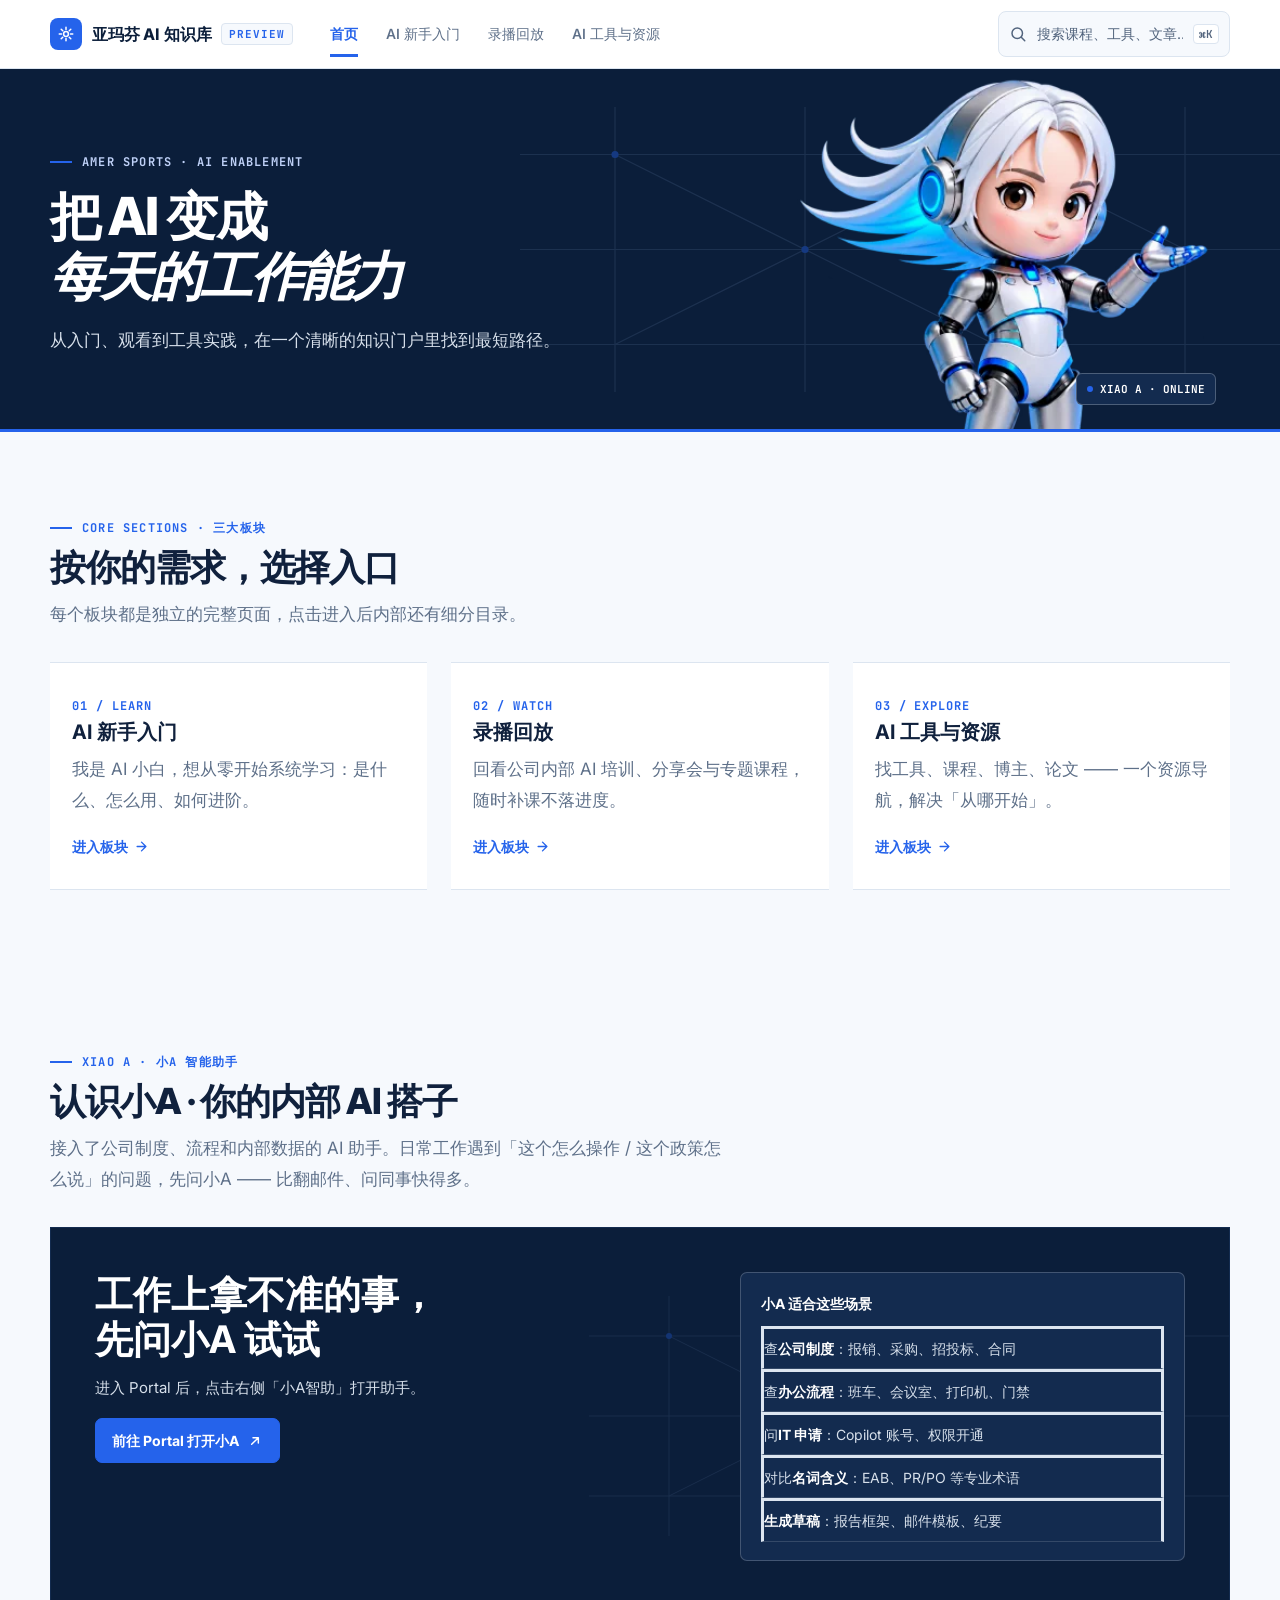
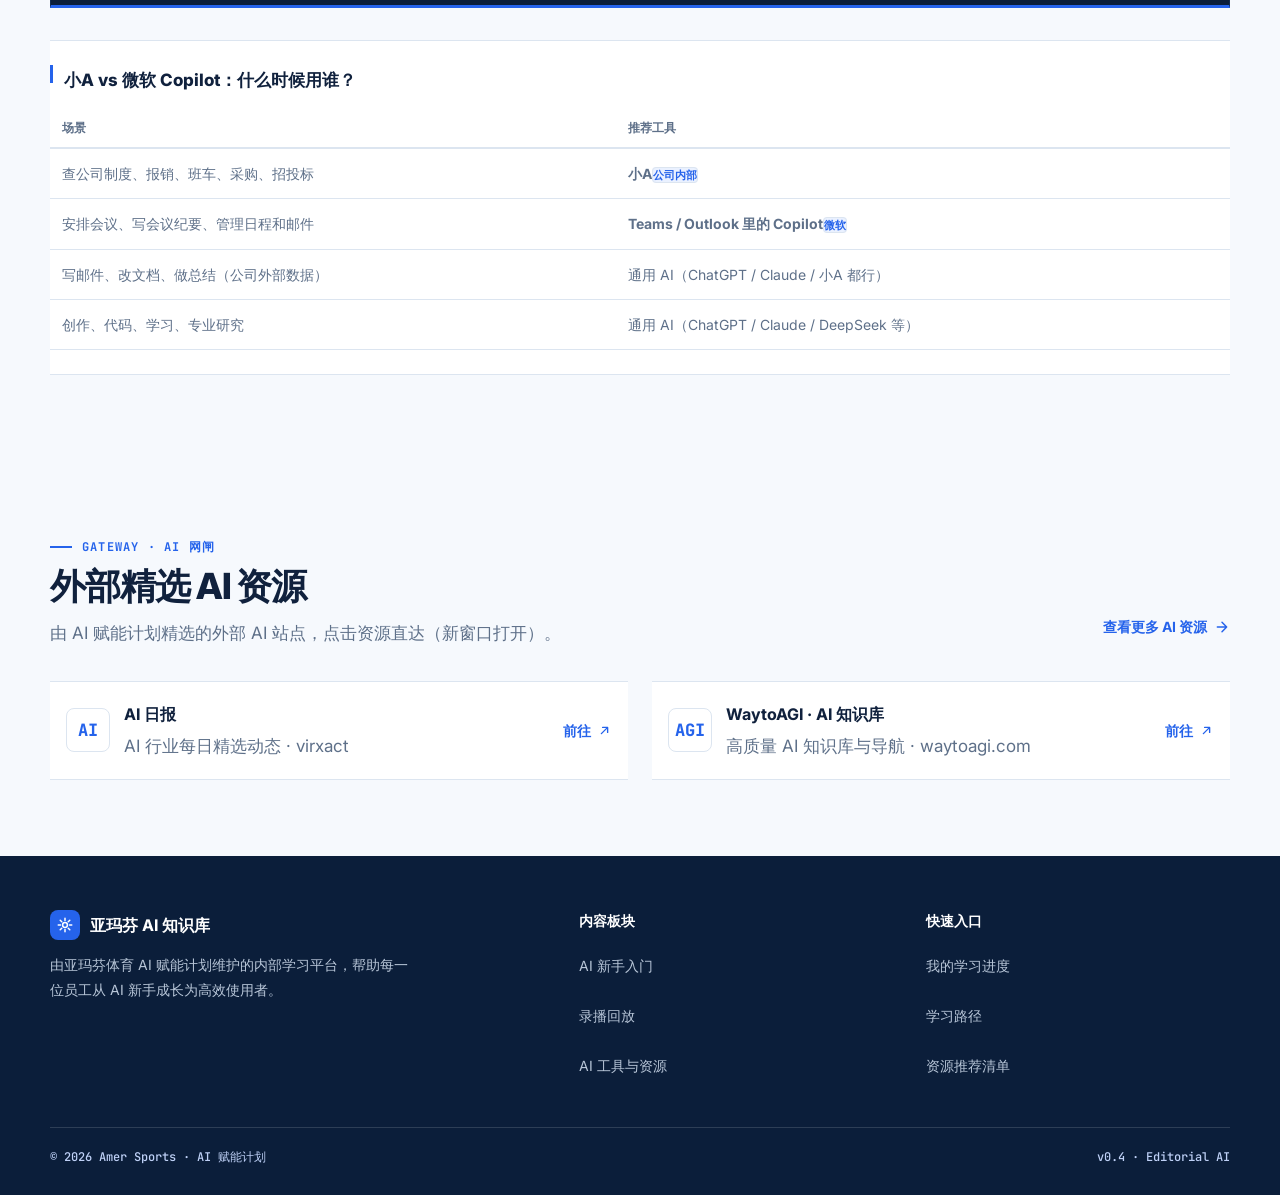
==== site/knowledge-base/index.html @ 7df7de55 "fix: show Xiao A Portal instructions on home" ====
<!DOCTYPE html>
<html lang="zh-CN">
<head>
<meta charset="UTF-8" />
<meta name="viewport" content="width=device-width, initial-scale=1.0" />
<title>亚玛芬 AI 知识库 · 首页</title>
<link rel="preconnect" href="https://fonts.googleapis.com">
<link rel="preconnect" href="https://fonts.gstatic.com" crossorigin>
<link href="https://fonts.googleapis.com/css2?family=Inter:wght@400;500;600;700;800&family=Space+Grotesk:wght@500;600;700&family=JetBrains+Mono:wght@500;700&display=swap" rel="stylesheet">
<link rel="stylesheet" href="style.css">
</head>
<body>

<!-- ========== 顶部导航 ========== -->
<header class="topbar" id="topbar">
  <div class="topbar-inner">
    <a class="brand" href="index.html">
      <span class="logo"><svg viewBox="0 0 24 24" fill="none" stroke-width="2" stroke-linecap="round" stroke-linejoin="round"><path d="M12 3v3M12 18v3M3 12h3M18 12h3M5.6 5.6l2.1 2.1M16.3 16.3l2.1 2.1M18.4 5.6l-2.1 2.1M7.7 16.3l-2.1 2.1"/><circle cx="12" cy="12" r="3.2"/></svg></span>
      亚玛芬 AI 知识库<small>PREVIEW</small>
    </a>
    <button class="nav-toggle" type="button" aria-label="打开主导航" aria-expanded="false" aria-controls="primaryNav">
      <span></span><span></span><span></span><span class="sr-only">打开导航</span>
    </button>
    <nav class="nav-links" id="primaryNav">
      <a href="index.html" class="active">首页</a>
      <a href="learn.html">AI 新手入门</a>
      <a href="video.html">录播回放</a>
      <a href="resources.html">AI 工具与资源</a>
    </nav>
    <div class="nav-right">
      <div class="search-wrap" id="searchWrap">
        <div class="search-box" id="searchBox">
          <svg viewBox="0 0 24 24" fill="none" stroke-width="2" stroke-linecap="round"><circle cx="11" cy="11" r="7"/><path d="M21 21l-4.3-4.3"/></svg>
          <input id="searchInput" type="text" aria-label="搜索课程、工具和文章" placeholder="搜索课程、工具、文章…" autocomplete="off">
          <span class="kbd">⌘K</span>
        </div>
        <div class="search-drop" id="searchDrop"></div>
      </div>
    </div>
  </div>
</header>

<!-- ========== Hero：门户入口 ========== -->
<section class="board-hero home-hero">
  <div class="hero-grid" aria-hidden="true"></div>
  <div class="container">
    <div class="bh-left reveal">
      <div class="bh-tag">AMER SPORTS · AI ENABLEMENT</div>
      <h1>把 AI 变成<br><em>每天的工作能力</em></h1>
      <p>从入门、观看到工具实践，在一个清晰的知识门户里找到最短路径。</p>
    </div>
    <div class="hero-mascot reveal">
      <span class="mascot-status">XIAO A · ONLINE</span>
      <picture>
        <source srcset="img/xiaoa-home-480.webp" type="image/webp">
        <img src="img/xiaoa-home.png" width="400" height="480" alt="抬手欢迎的小A AI 助手" fetchpriority="high" decoding="async">
      </picture>
    </div>
  </div>
</section>

<!-- ========== 三大板块入口 ========== -->
<section class="section">
  <div class="container">
    <div class="section-head">
      <div>
        <div class="tag">CORE SECTIONS · 三大板块</div>
        <h2>按你的需求，选择入口</h2>
        <p class="desc">每个板块都是独立的完整页面，点击进入后内部还有细分目录。</p>
      </div>
    </div>
    <div class="entry-row">
      <a class="entry-card" href="learn.html">
        <span class="ec-num">01 / LEARN</span>
        <h3>AI 新手入门</h3>
        <p>我是 AI 小白，想从零开始系统学习：是什么、怎么用、如何进阶。</p>
        <span class="ec-link">进入板块<svg viewBox="0 0 24 24" fill="none" stroke-width="2.2" stroke-linecap="round" stroke-linejoin="round"><path d="M5 12h14M12 5l7 7-7 7"/></svg></span>
      </a>
      <a class="entry-card" href="video.html">
        <span class="ec-num">02 / WATCH</span>
        <h3>录播回放</h3>
        <p>回看公司内部 AI 培训、分享会与专题课程，随时补课不落进度。</p>
        <span class="ec-link">进入板块<svg viewBox="0 0 24 24" fill="none" stroke-width="2.2" stroke-linecap="round" stroke-linejoin="round"><path d="M5 12h14M12 5l7 7-7 7"/></svg></span>
      </a>
      <a class="entry-card" href="resources.html">
        <span class="ec-num">03 / EXPLORE</span>
        <h3>AI 工具与资源</h3>
        <p>找工具、课程、博主、论文 —— 一个资源导航，解决「从哪开始」。</p>
        <span class="ec-link">进入板块<svg viewBox="0 0 24 24" fill="none" stroke-width="2.2" stroke-linecap="round" stroke-linejoin="round"><path d="M5 12h14M12 5l7 7-7 7"/></svg></span>
      </a>
    </div>
  </div>
</section>

<!-- ========== 小A 智能助手 · 宣传板块 ========== -->
<section class="section" id="xiaoa">
  <div class="container">
    <div class="section-head">
      <div>
        <div class="tag">XIAO A · 小A 智能助手</div>
        <h2>认识小A · 你的内部 AI 搭子</h2>
        <p class="desc">接入了公司制度、流程和内部数据的 AI 助手。日常工作遇到「这个怎么操作 / 这个政策怎么说」的问题，先问小A —— 比翻邮件、问同事快得多。</p>
      </div>
    </div>

    <div class="xa-hero">
      <div class="xh-text">
        <h3>工作上拿不准的事，<br>先问小A 试试</h3>
        <p class="xh-note">进入 Portal 后，点击右侧「小A智助」打开助手。</p>
        <a class="xh-cta" href="https://portal.amersports.cn/portal/indexs" target="_blank" rel="noopener">前往 Portal 打开小A<svg viewBox="0 0 24 24" fill="none" stroke-width="2.2" stroke-linecap="round" stroke-linejoin="round"><path d="M7 17L17 7M9 7h8v8"/></svg></a>
      </div>
      <div class="xh-side">
        <h4>小A 适合这些场景</h4>
        <ul>
          <li>查<b>公司制度</b>：报销、采购、招投标、合同</li>
          <li>查<b>办公流程</b>：班车、会议室、打印机、门禁</li>
          <li>问<b>IT 申请</b>：Copilot 账号、权限开通</li>
          <li>对比<b>名词含义</b>：EAB、PR/PO 等专业术语</li>
          <li><b>生成草稿</b>：报告框架、邮件模板、纪要</li>
        </ul>
      </div>
    </div>

    <div class="xa-vs">
      <h3>小A vs 微软 Copilot：什么时候用谁？</h3>
      <div class="rt-table" role="region" aria-label="横向滚动查看小A与微软 Copilot 使用场景对比" tabindex="0">
        <table aria-label="小A 与微软 Copilot 使用场景对比">
          <tr><th scope="col">场景</th><th scope="col">推荐工具</th></tr>
          <tr><td>查公司制度、报销、班车、采购、招投标</td><td><b>小A</b><span class="t-tag">公司内部</span></td></tr>
          <tr><td>安排会议、写会议纪要、管理日程和邮件</td><td><b>Teams / Outlook 里的 Copilot</b><span class="t-tag">微软</span></td></tr>
          <tr><td>写邮件、改文档、做总结（公司外部数据）</td><td>通用 AI（ChatGPT / Claude / 小A 都行）</td></tr>
          <tr><td>创作、代码、学习、专业研究</td><td>通用 AI（ChatGPT / Claude / DeepSeek 等）</td></tr>
        </table>
      </div>
    </div>
  </div>
</section>

<!-- ========== AI 网闸（外部精选资源） ========== -->
<section class="section" id="gateway">
  <div class="container">
    <div class="section-head">
      <div>
        <div class="tag">GATEWAY · AI 网闸</div>
        <h2>外部精选 AI 资源</h2>
        <p class="desc">由 AI 赋能计划精选的外部 AI 站点，点击资源直达（新窗口打开）。</p>
      </div>
      <a class="section-more" href="resources.html#gateway">查看更多 AI 资源<svg viewBox="0 0 24 24" fill="none" stroke-width="2.2" stroke-linecap="round" stroke-linejoin="round"><path d="M5 12h14M12 5l7 7-7 7"/></svg></a>
    </div>
    <div class="gate-home-grid">
      <a class="gate-home-card" href="https://aihot.virxact.com/daily" target="_blank" rel="noopener">
        <span class="gh-icon">AI</span>
        <div>
          <div class="gh-name">AI 日报</div>
          <div class="gh-desc">AI 行业每日精选动态 · virxact</div>
        </div>
        <span class="gh-go">前往<svg viewBox="0 0 24 24" fill="none" stroke-width="2.2" stroke-linecap="round" stroke-linejoin="round"><path d="M7 17L17 7M9 7h8v8"/></svg></span>
      </a>
      <a class="gate-home-card" href="https://www.waytoagi.com/zh" target="_blank" rel="noopener">
        <span class="gh-icon">AGI</span>
        <div>
          <div class="gh-name">WaytoAGI · AI 知识库</div>
          <div class="gh-desc">高质量 AI 知识库与导航 · waytoagi.com</div>
        </div>
        <span class="gh-go">前往<svg viewBox="0 0 24 24" fill="none" stroke-width="2.2" stroke-linecap="round" stroke-linejoin="round"><path d="M7 17L17 7M9 7h8v8"/></svg></span>
      </a>
    </div>
  </div>
</section>

<!-- ========== 页脚 ========== -->
<footer class="footer">
  <div class="container">
    <div class="footer-grid">
      <div>
        <div class="f-brand">
          <span class="logo"><svg viewBox="0 0 24 24" fill="none" stroke-width="2" stroke-linecap="round" stroke-linejoin="round"><path d="M12 3v3M12 18v3M3 12h3M18 12h3M5.6 5.6l2.1 2.1M16.3 16.3l2.1 2.1M18.4 5.6l-2.1 2.1M7.7 16.3l-2.1 2.1"/><circle cx="12" cy="12" r="3.2"/></svg></span>
          亚玛芬 AI 知识库
        </div>
        <p class="f-desc">由亚玛芬体育 AI 赋能计划维护的内部学习平台，帮助每一位员工从 AI 新手成长为高效使用者。</p>
      </div>
      <div>
        <h2 class="footer-heading">内容板块</h2>
        <ul>
          <li><a href="learn.html">AI 新手入门</a></li>
          <li><a href="video.html">录播回放</a></li>
          <li><a href="resources.html">AI 工具与资源</a></li>
        </ul>
      </div>
      <div>
        <h2 class="footer-heading">快速入口</h2>
        <ul>
          <li><a href="progress.html">我的学习进度</a></li>
          <li><a href="learn.html">学习路径</a></li>
          <li><a href="resources.html">资源推荐清单</a></li>
        </ul>
      </div>
    </div>
    <div class="footer-bottom">
      <span>© 2026 Amer Sports · AI 赋能计划</span>
      <span>v0.4 · Editorial AI</span>
    </div>
  </div>
</footer>

<script src="search.js"></script>
<script src="site.js"></script>
</body>
</html>
---- site/knowledge-base/style.css ----
:root {
  --navy:#0B1E3A;
  --navy-2:#132B4F;
  --blue:#2563EB;
  --blue-soft:#EAF1FF;
  --mist:#F6F9FD;
  --white:#FFFFFF;
  --ink:#10213D;
  --muted:#5E7089;
  --quiet:#52647D;
  --on-navy:#D7E0EB;--on-navy-muted:#B8C6D8;
  --line:#DCE5F0;
  --control-border:#71839C;
  --radius:12px;
  --content:1180px;
  --font-sans:"Inter","PingFang SC","Microsoft YaHei",system-ui,-apple-system,sans-serif;
  --font-mono:"JetBrains Mono","SF Mono",Consolas,monospace;
  --shadow:0 14px 38px rgba(11,30,58,.1);
  --navy-950:var(--navy);--navy-900:var(--navy);--navy-800:var(--navy-2);
  --blue-600:var(--blue);--blue-500:var(--blue);--blue-100:var(--line);--blue-50:var(--blue-soft);
  --sky-400:var(--blue);--sky-300:#BFD1F7;--cyan-400:var(--blue);--cyan-300:#BFD1F7;
  --ink-900:var(--ink);--ink-700:var(--muted);--ink-500:var(--muted);--ink-400:var(--quiet);
  --bg:var(--mist);--card:var(--white);--shadow-card:none;--shadow-hover:none;
}

*,*::before,*::after{box-sizing:border-box}
html{scroll-behavior:smooth;background:var(--white)}
body{margin:0;overflow-x:hidden;background:var(--mist);color:var(--ink);font:400 17px/1.8 var(--font-sans);-webkit-font-smoothing:antialiased;text-rendering:optimizeLegibility}
body,button,input,select,textarea{font-family:var(--font-sans)}
a{color:inherit;text-decoration:none}
button,input,select,textarea{font:inherit}
button{cursor:pointer}
img,svg{max-width:100%}
img{display:block;height:auto}
ul,ol{margin:0;padding:0;list-style:none}
h1,h2,h3,h4,h5,h6,p{margin-top:0}
:focus-visible{outline:3px solid var(--blue);outline-offset:3px}
::selection{background:var(--blue-soft);color:var(--navy)}
.container{width:min(100% - 56px,var(--content));margin-inline:auto}
.reading-shell{max-width:860px}
.sr-only{position:absolute!important;width:1px!important;height:1px!important;padding:0!important;margin:-1px!important;overflow:hidden!important;clip:rect(0,0,0,0)!important;white-space:nowrap!important;border:0!important}

/* Header and search */
.topbar{position:sticky;top:0;z-index:100;background:var(--white);border-bottom:1px solid var(--line)}
.topbar.scrolled{box-shadow:0 6px 24px rgba(11,30,58,.05)}
.topbar-inner{position:relative;width:min(100% - 56px,var(--content));min-height:68px;margin-inline:auto;display:flex;align-items:center;gap:24px}
.brand{min-height:44px;display:inline-flex;align-items:center;gap:10px;flex:none;min-width:0;color:var(--navy);font-size:16px;font-weight:750;letter-spacing:-.01em;white-space:nowrap}
.brand .logo,.f-brand .logo{width:32px;height:32px;border-radius:8px;display:grid;place-items:center;flex:none;background:var(--blue)}
.brand .logo svg,.f-brand .logo svg{width:18px;height:18px;stroke:var(--white)}
.brand small{padding:2px 7px;border:1px solid var(--line);border-radius:4px;background:var(--mist);color:var(--blue);font:700 11px/1.5 var(--font-mono);letter-spacing:.08em}
.nav-toggle{display:none;width:44px;height:44px;padding:0;border:1px solid var(--line);border-radius:8px;background:var(--white);color:var(--navy)}
.nav-links{display:flex;align-items:stretch;gap:2px;flex:1;min-width:0}
.nav-links a{position:relative;min-height:44px;padding:10px 13px;display:inline-flex;align-items:center;justify-content:center;color:var(--muted);font-size:14px;font-weight:560;line-height:1.4;white-space:nowrap;transition:color 160ms ease,background-color 160ms ease}
.nav-links a:hover{background:var(--mist);color:var(--navy)}
.nav-links a.active{color:var(--blue);font-weight:700}
.nav-links a.active::after{content:"";position:absolute;left:13px;right:13px;bottom:-1px;height:3px;background:var(--blue)}
.nav-right{margin-left:auto;display:flex;align-items:center;gap:12px;flex:none}
.search-wrap{position:relative}
.search-box{width:232px;min-height:44px;padding:0 10px;display:flex;align-items:center;gap:8px;border:1px solid var(--line);border-radius:8px;background:var(--mist);color:var(--quiet);font-size:14px;transition:border-color 160ms ease,background-color 160ms ease}
.search-box:hover,.search-box:focus-within{border-color:var(--blue);background:var(--white)}
.search-box svg{width:18px;height:18px;flex:none;stroke:currentColor}
.search-box input{min-height:44px;flex:1;min-width:0;border:0;outline:0;background:transparent;color:var(--ink);font-size:14px}
.search-box input:focus-visible{outline:3px solid var(--blue);outline-offset:3px}
.search-box input::placeholder{color:var(--quiet)}
.search-box .kbd{margin-left:auto;padding:1px 5px;border:1px solid var(--line);border-radius:4px;background:var(--white);color:var(--quiet);font:600 11px/1.5 var(--font-mono)}
.search-drop{display:none;position:absolute;top:calc(100% + 8px);right:0;z-index:200;width:min(380px,calc(100vw - 32px));max-height:min(440px,calc(100vh - 100px));padding:6px;overflow-y:auto;border:1px solid var(--line);border-radius:var(--radius);background:var(--white);box-shadow:var(--shadow)}
.search-item{min-height:58px;padding:10px 12px;display:flex;align-items:flex-start;gap:10px;border:1px solid transparent;border-radius:8px;transition:border-color 140ms ease,background-color 140ms ease}
.search-item:hover,.search-item:focus-visible{border-color:var(--line);background:var(--blue-soft)}
.search-item .si-tag{flex:none;margin-top:2px;padding:2px 6px;border:1px solid var(--line);border-radius:4px;background:var(--white);color:var(--blue);font:700 11px/1.5 var(--font-mono)}
.search-item .si-body{min-width:0;flex:1}
.search-item .si-body b{display:block;color:var(--ink);font-size:14px;line-height:1.45}
.search-item .si-body small{display:block;margin-top:2px;overflow:hidden;color:var(--muted);font-size:14px;line-height:1.5;text-overflow:ellipsis;white-space:nowrap}
.search-empty{padding:20px 14px;color:var(--quiet);font-size:14px;text-align:center}
.nav-cta{min-height:44px;padding:9px 16px;display:inline-flex;align-items:center;justify-content:center;gap:7px;border-radius:8px;background:var(--blue);color:var(--white);font-size:14px;font-weight:700}
.nav-cta:hover{background:var(--navy-2)}
.nav-cta svg{width:16px;height:16px;stroke:currentColor}

/* Breadcrumb */
.crumb{width:min(100% - 56px,var(--content));min-height:58px;margin-inline:auto;padding-top:8px;display:flex;align-items:center;gap:8px;color:var(--quiet);font-size:14px}
.crumb a{min-height:44px;display:inline-flex;align-items:center;transition:color 160ms ease}
.crumb a:hover{color:var(--blue)}
.crumb svg{width:14px;height:14px;flex:none;stroke:currentColor}
.crumb .cur{color:var(--muted);font-weight:650}

/* Flat, diagrammatic hero system */
.board-hero,.detail-hero{--accent:var(--blue)!important;position:relative;isolation:isolate;overflow:hidden;border-bottom:3px solid var(--blue);background:var(--navy);color:var(--white)}
.board-hero::before{content:none;background-image:none}
.detail-hero::before,.xa-hero::before,.xp-deco::before{content:"";position:absolute;inset:0;z-index:-1;background-image:url("data:image/svg+xml,%3Csvg xmlns='http://www.w3.org/2000/svg' width='640' height='240' viewBox='0 0 640 240'%3E%3Cg fill='none' stroke='%23374E70' stroke-width='1'%3E%3Cpath d='M0 40H640M0 120H640M0 200H640M80 0V240M240 0V240M400 0V240M560 0V240'/%3E%3Cpath d='M80 40L240 120L400 40L560 120M80 200L240 120L400 200L560 120'/%3E%3C/g%3E%3Cg fill='%232563EB'%3E%3Ccircle cx='80' cy='40' r='3'/%3E%3Ccircle cx='240' cy='120' r='3'/%3E%3Ccircle cx='400' cy='40' r='3'/%3E%3Ccircle cx='560' cy='120' r='3'/%3E%3C/g%3E%3C/svg%3E");background-position:right center;background-repeat:no-repeat;background-size:min(760px,70vw) auto;opacity:.38;pointer-events:none}
.board-hero .container{position:relative;min-height:284px;padding-block:56px 52px;display:grid;grid-template-columns:minmax(0,1fr) minmax(190px,max-content);align-items:end;gap:48px}
.hero-grid{position:absolute;inset:0;z-index:0;overflow:hidden;background-image:url("data:image/svg+xml,%3Csvg xmlns='http://www.w3.org/2000/svg' width='640' height='240' viewBox='0 0 640 240'%3E%3Cg fill='none' stroke='%23374E70' stroke-width='1'%3E%3Cpath d='M0 40H640M0 120H640M0 200H640M80 0V240M240 0V240M400 0V240M560 0V240'/%3E%3Cpath d='M80 40L240 120L400 40L560 120M80 200L240 120L400 200L560 120'/%3E%3C/g%3E%3Cg fill='%232563EB'%3E%3Ccircle cx='80' cy='40' r='3'/%3E%3Ccircle cx='240' cy='120' r='3'/%3E%3Ccircle cx='400' cy='40' r='3'/%3E%3Ccircle cx='560' cy='120' r='3'/%3E%3C/g%3E%3C/svg%3E");background-position:right center;background-repeat:no-repeat;background-size:min(760px,70vw) auto;opacity:.4;pointer-events:none}
.hero-copy,.board-hero .container>:not(.hero-grid):not(.hero-mascot),.detail-hero .container>:not(.hero-grid):not(.hero-mascot){position:relative;z-index:2}
.bh-left{position:relative;z-index:2;min-width:0}
.bh-left .bh-tag,.dh-tag,.xh-tag,.section-head .tag,.ss-title{display:inline-flex;align-items:center;gap:10px;color:#BFD1F7;font:700 12px/1.5 var(--font-mono);letter-spacing:.1em;text-transform:uppercase}
.bh-left .bh-tag::before,.dh-tag::before,.xh-tag::before,.section-head .tag::before,.ss-title::before{content:"";width:22px;height:2px;flex:none;background:var(--blue)}
.bh-left .bh-tag{margin-bottom:16px}
.bh-left h1{max-width:790px;margin-bottom:0;font-size:clamp(38px,4.1vw,54px);font-weight:800;letter-spacing:-.035em;line-height:1.14}
.bh-left h1 .grad{color:#BFD1F7;font-style:normal}
.bh-left p{max-width:720px;margin:18px 0 0;color:var(--on-navy);font-size:17px;line-height:1.8}
.bh-meta{position:relative;z-index:2;display:flex;flex-wrap:wrap;align-self:end;border-top:1px solid rgba(255,255,255,.22);border-bottom:1px solid rgba(255,255,255,.22)}
.bh-meta .bm{min-width:96px;padding:14px 18px;text-align:center}
.bh-meta .bm + .bm{border-left:1px solid rgba(255,255,255,.18)}
.bh-meta .bm b{display:block;color:var(--white);font:750 20px/1.2 var(--font-mono)}
.bh-meta .bm span{display:block;margin-top:5px;color:var(--on-navy-muted);font:500 11px/1.4 var(--font-mono);white-space:nowrap}
.hero-mascot{position:relative;right:auto;bottom:auto;z-index:3;grid-column:2;grid-row:1;width:clamp(148px,16vw,190px);height:240px;max-height:240px;display:flex;align-items:flex-end;justify-content:center;justify-self:end;align-self:end;pointer-events:none}
.hero-mascot picture{width:100%;height:100%;display:flex;align-items:flex-end;justify-content:center}
.hero-mascot img{width:100%;height:100%;max-height:240px;object-fit:contain;object-position:center bottom;filter:none}
.hero-mascot .mascot-status{position:absolute;right:0;bottom:16px;z-index:2}
.learn-hero .container{row-gap:20px}
.learn-hero .bh-left{grid-column:1;grid-row:1}
.learn-hero .hero-mascot{grid-column:2;grid-row:1/3}
.learn-hero .bh-meta{grid-column:1;grid-row:2;justify-self:start}
.video-hero .container{row-gap:20px}
.video-hero .bh-left{grid-column:1;grid-row:1}
.video-hero .hero-mascot{grid-column:2;grid-row:1/3}
.video-hero .bh-meta{grid-column:1;grid-row:2;justify-self:start}
.resources-hero .hero-mascot{width:clamp(170px,18vw,220px)}
.bh-mascot{position:relative;z-index:2;width:clamp(148px,16vw,190px);max-height:220px;align-self:end;object-fit:contain;filter:none}
.mascot-status{min-height:32px;padding:5px 10px;display:inline-flex;align-items:center;gap:7px;border:1px solid rgba(255,255,255,.24);border-radius:6px;background:var(--navy-2);color:var(--white);font:650 11px/1.5 var(--font-mono)}
.mascot-status::before{content:"";width:6px;height:6px;border-radius:50%;background:var(--blue)}
.detail-hero .container{padding-block:48px 50px}
.dh-tag{margin-bottom:14px}
.detail-hero h1{max-width:820px;margin-bottom:0;font-size:clamp(34px,4vw,46px);font-weight:800;letter-spacing:-.03em;line-height:1.18}
.detail-hero p.desc{max-width:720px;margin:14px 0 0;color:var(--on-navy);font-size:17px;line-height:1.8}
.dh-meta{margin-top:20px;display:flex;flex-wrap:wrap;gap:8px}
.dh-meta span{min-height:32px;padding:5px 10px;display:inline-flex;align-items:center;border:1px solid rgba(255,255,255,.24);border-radius:5px;background:var(--navy-2);color:#E8EEF6;font:600 12px/1.5 var(--font-mono)}

/* Section rhythm */
.section,body .lp-sec{padding-block:76px}
.section-head{margin-bottom:32px;display:flex;align-items:flex-end;justify-content:space-between;gap:24px}
.section-head .tag{margin-bottom:9px;color:var(--blue)}
.section-head h2{margin-bottom:0;color:var(--ink);font-size:clamp(28px,3vw,36px);font-weight:800;letter-spacing:-.03em;line-height:1.2}
.section-head .desc{max-width:680px;margin:10px 0 0;color:var(--muted);font-size:17px;line-height:1.8}
.section-more{min-height:44px;display:inline-flex;align-items:center;gap:7px;flex:none;color:var(--blue);font-size:14px;font-weight:700}
.section-more svg{width:16px;height:16px;stroke:currentColor;transition:transform 160ms ease}
.section-more:hover svg{transform:translateX(3px)}
.reveal,body .rv{opacity:1;transform:none}
html.is-ready .reveal{animation:reveal-in 420ms ease both}
@keyframes reveal-in{from{opacity:0;transform:translateY(12px)}to{opacity:1;transform:none}}

/* Quiet editorial units */
.entry-row,.sub-grid,.video-grid,.gate-home-grid{display:grid;gap:24px}
.entry-row,.sub-grid,.video-grid{grid-template-columns:repeat(3,minmax(0,1fr))}
.gate-home-grid{grid-template-columns:repeat(2,minmax(0,1fr));margin-top:8px}
.entry-card,.sub-card,.video-card,.res-entry,.gate-home-card{--accent:var(--blue)!important;position:relative;min-width:0;border:solid var(--line);border-width:1px 0;border-radius:0;background:var(--white);box-shadow:none;color:var(--ink);transition:border-color 160ms ease,background-color 160ms ease}
.entry-card::before,.sub-card::before{content:none}
.entry-card:hover,.sub-card:hover,.video-card:hover,.res-entry:hover,.gate-home-card:hover{border-color:var(--blue);background:var(--blue-soft);box-shadow:none;transform:none}
.entry-card{padding:26px 22px 28px;display:block}
.entry-card .ec-top,.sub-card .sc-top{margin-bottom:22px;display:flex;align-items:center;justify-content:space-between;gap:16px}
.entry-card .ec-num,.sub-card .sc-num{color:var(--blue);font:700 12px/1.5 var(--font-mono);letter-spacing:.08em}
.entry-card .ec-icon,.sub-card .sc-icon,.gate-home-card .gh-icon{width:44px;height:44px;border:1px solid var(--line);border-radius:8px;display:grid;place-items:center;flex:none;background:var(--white);color:var(--blue)}
.entry-card .ec-icon svg,.sub-card .sc-icon svg,.gate-home-card .gh-icon svg{width:21px;height:21px;stroke:currentColor}
.entry-card h3{margin-bottom:8px;font-size:20px;line-height:1.35}
.entry-card p{min-height:0;margin-bottom:0;color:var(--muted);font-size:17px;line-height:1.8}
.entry-card .ec-link,.sub-card .sc-link,.re-foot,.gate-home-card .gh-go{margin-top:18px;display:inline-flex;align-items:center;gap:6px;color:var(--blue);font-size:14px;font-weight:700}
.entry-card .ec-link svg,.sub-card .sc-link svg,.re-foot svg,.gate-home-card .gh-go svg{width:15px;height:15px;stroke:currentColor;transition:transform 160ms ease}
.entry-card:hover .ec-link,.res-entry:hover .re-foot{gap:6px}
.entry-card:hover .ec-link svg,.sub-card:hover .sc-link svg,.res-entry:hover .re-foot svg,.gate-home-card:hover .gh-go svg{transform:translateX(3px)}
.entry-card .ec-use{display:none}
.sub-card{padding:24px 22px;display:block}
.sub-card h4{margin-bottom:7px;font-size:17px;line-height:1.4}
.sub-card p{margin-bottom:0;color:var(--muted);font-size:17px;line-height:1.8}
.sub-card .sc-meta,.v-tags,.xp-tags{margin-block:14px;display:flex;flex-wrap:wrap;gap:6px}
.sub-card .sc-meta span,.v-tags span,.xp-tags span{padding:2px 8px;border:1px solid var(--line);border-radius:4px;background:var(--mist);color:var(--muted);font:500 12px/1.5 var(--font-mono)}

/* Learning path */
.path-panel{position:relative;padding:26px 0;border:solid var(--line);border-width:1px 0;border-radius:0;background:var(--white);box-shadow:none}
.path-panel::after{content:none}
.path-title{margin-bottom:6px;display:flex;align-items:center;justify-content:space-between;gap:16px;font-size:16px;font-weight:750}
.path-progress,.p-badge{padding:2px 7px;border:1px solid var(--line);border-radius:4px;background:var(--blue-soft);color:var(--blue);font:700 11px/1.5 var(--font-mono)}
.path-sub{margin-bottom:22px;color:var(--quiet);font-size:14px}
.path-steps{position:relative}
.path-steps::before{content:"";position:absolute;top:12px;bottom:12px;left:15px;width:1px;background:var(--line)}
.path-steps li{position:relative;padding-bottom:22px;display:flex;gap:14px}
.path-steps li:last-child{padding-bottom:0}
.step-dot{position:relative;z-index:1;width:30px;height:30px;display:grid;place-items:center;flex:none;border:1px solid var(--line);border-radius:50%;background:var(--white);color:var(--quiet);font:700 12px/1 var(--font-mono)}
.path-steps li.done .step-dot,.path-steps li.active .step-dot{border-color:var(--blue);background:var(--blue);box-shadow:none;color:var(--white)}
.path-steps .step-body b{display:block;color:var(--ink);font-size:14px}
.path-steps .step-body small{display:block;margin-top:2px;color:var(--quiet);font-size:14px}

/* Filters and controls */
.filter-chips{margin-bottom:30px;display:flex;flex-wrap:wrap;gap:8px}
.chip{min-height:44px;padding:8px 15px;border:1px solid var(--line);border-radius:6px;background:var(--white);color:var(--muted);font-size:14px;font-weight:600;transition:border-color 160ms ease,background-color 160ms ease,color 160ms ease}
.chip:hover{border-color:var(--blue);color:var(--blue)}
.chip.active{border-color:var(--blue);background:var(--blue);color:var(--white)}

/* Video units and flat placeholder art */
.video-card{overflow:hidden;display:flex;flex-direction:column}
.video-thumb,body .sk-vcard .sk-thumb{position:relative;isolation:isolate;aspect-ratio:16/9;overflow:hidden;display:grid;place-items:center;background-color:var(--navy);background-image:url("data:image/svg+xml,%3Csvg xmlns='http://www.w3.org/2000/svg' width='480' height='270' viewBox='0 0 480 270'%3E%3Cg fill='none' stroke='%23374E70' stroke-width='1'%3E%3Cpath d='M0 54H480M0 135H480M0 216H480M96 0V270M240 0V270M384 0V270'/%3E%3Cpath d='M96 54L240 135L384 54M96 216L240 135L384 216'/%3E%3C/g%3E%3Cg fill='%232563EB'%3E%3Ccircle cx='96' cy='54' r='4'/%3E%3Ccircle cx='240' cy='135' r='4'/%3E%3Ccircle cx='384' cy='216' r='4'/%3E%3C/g%3E%3C/svg%3E");background-position:center;background-repeat:no-repeat;background-size:cover}
.thumb-landscape,.thumb-stars,.thumb-aurora{background-color:var(--navy);background-position:center;background-repeat:no-repeat;background-size:cover}
.thumb-landscape{background-image:url("data:image/svg+xml,%3Csvg xmlns='http://www.w3.org/2000/svg' width='480' height='270' viewBox='0 0 480 270'%3E%3Cg fill='none' stroke='%23374E70' stroke-width='1'%3E%3Cpath d='M0 216L96 142L168 188L258 105L350 176L480 92'/%3E%3Cpath d='M0 242L116 184L218 226L318 164L480 218'/%3E%3C/g%3E%3Cg fill='%232563EB'%3E%3Ccircle cx='96' cy='142' r='4'/%3E%3Ccircle cx='258' cy='105' r='4'/%3E%3Ccircle cx='350' cy='176' r='4'/%3E%3C/g%3E%3C/svg%3E")}
.thumb-stars{background-color:var(--navy-2);background-image:url("data:image/svg+xml,%3Csvg xmlns='http://www.w3.org/2000/svg' width='480' height='270' viewBox='0 0 480 270'%3E%3Cg fill='none' stroke='%234C6B94' stroke-width='1'%3E%3Cpath d='M52 70L142 42L222 112L326 58L430 124M68 218L176 158L282 222L390 174M142 42L176 158M222 112L282 222M326 58L390 174'/%3E%3C/g%3E%3Cg fill='%232563EB'%3E%3Ccircle cx='52' cy='70' r='3'/%3E%3Ccircle cx='142' cy='42' r='5'/%3E%3Ccircle cx='222' cy='112' r='3'/%3E%3Ccircle cx='326' cy='58' r='4'/%3E%3Ccircle cx='430' cy='124' r='3'/%3E%3Ccircle cx='68' cy='218' r='4'/%3E%3Ccircle cx='176' cy='158' r='3'/%3E%3Ccircle cx='282' cy='222' r='4'/%3E%3Ccircle cx='390' cy='174' r='3'/%3E%3C/g%3E%3C/svg%3E")}
.thumb-aurora{background-color:#0F3262;background-image:url("data:image/svg+xml,%3Csvg xmlns='http://www.w3.org/2000/svg' width='480' height='270' viewBox='0 0 480 270'%3E%3Cg fill='none' stroke='%236F8DB5' stroke-width='1'%3E%3Cpath d='M-30 218C74 110 164 104 254 174S424 230 520 112'/%3E%3Cpath d='M-36 176C72 72 166 68 258 136S426 192 520 74'/%3E%3Cpath d='M-42 134C70 34 168 30 262 98S430 154 520 36'/%3E%3C/g%3E%3Cg fill='%23FFFFFF'%3E%3Ccircle cx='82' cy='105' r='3'/%3E%3Ccircle cx='254' cy='174' r='3'/%3E%3Ccircle cx='398' cy='176' r='3'/%3E%3C/g%3E%3C/svg%3E")}
.video-thumb::before,body .sk-vcard .sk-thumb::before{content:none;background-image:none}
.video-thumb .vg-bg{display:none;background:transparent}
.video-thumb .play,body .sk-vcard .sk-thumb .play{position:relative;z-index:2;width:48px;height:48px;display:grid;place-items:center;border:1px solid rgba(255,255,255,.7);border-radius:50%;background:var(--white);box-shadow:none;transition:background-color 160ms ease}
.video-thumb .play svg,body .sk-vcard .sk-thumb .play svg{width:18px;height:18px;margin-left:3px;fill:var(--navy)}
.video-card:hover .play{background:var(--blue-soft);transform:none}
.video-thumb .v-badge,.video-thumb .v-dur,.rv-badge-demo,.rv-dur-txt{position:absolute;z-index:2;min-height:26px;padding:4px 8px;display:inline-flex;align-items:center;border:1px solid rgba(255,255,255,.3);border-radius:4px;background:var(--navy-2);color:var(--white);font:650 11px/1.4 var(--font-mono)}
.video-thumb .v-badge,.rv-badge-demo{top:12px;left:12px}
.video-thumb .v-dur,.rv-dur-txt{right:12px;bottom:12px}
.rv-badge-real{border-color:var(--blue);background:var(--blue)}
.video-body{padding:18px 18px 20px;display:flex;flex:1;flex-direction:column}
.video-body h3,.rv-title{margin-bottom:10px;color:var(--ink);font-size:16px;font-weight:720;line-height:1.45}
.v-meta,.rv-meta{margin-bottom:12px;display:flex;flex-wrap:wrap;gap:6px 14px;color:var(--quiet);font:500 12px/1.5 var(--font-mono)}
.v-meta span{display:inline-flex;align-items:center;gap:5px}
.v-meta svg{width:14px;height:14px;stroke:currentColor}
.v-btn,.elink,.qz-submit{min-height:44px;margin-top:auto;padding:9px 14px;display:inline-flex;align-items:center;justify-content:center;gap:7px;border:1px solid var(--blue);border-radius:7px;background:var(--blue);color:var(--white);font-size:14px;font-weight:700}
.v-btn:hover,.elink:hover,.qz-submit:hover{border-color:var(--navy-2);background:var(--navy-2)}
.v-btn svg,.elink svg{width:15px;height:15px;fill:var(--white);stroke:var(--white)}

/* Resource directory and row system */
.resource-directory{display:grid;grid-template-columns:1fr;gap:16px}
.resource-directory .res-entry{display:grid;grid-template-columns:minmax(250px,.72fr) minmax(0,1.55fr) minmax(96px,.3fr);align-items:stretch;overflow:hidden}
.res-entry .re-head{min-width:0;padding:22px 20px;display:flex;align-items:center;gap:14px}
.res-entry .re-icon{width:44px;height:44px;display:grid;place-items:center;flex:none;border:1px solid var(--line);border-radius:8px;background:var(--white);color:var(--blue)}
.res-entry .re-icon svg{width:22px;height:22px;stroke:currentColor}
.res-entry .re-name{color:var(--ink);font-size:18px;font-weight:750}
.res-entry .re-sub{margin-top:2px;color:var(--quiet);font-size:14px}
.res-entry .re-count{margin-left:auto;padding:2px 7px;border:1px solid var(--line);border-radius:4px;background:var(--mist);color:var(--quiet);font:650 11px/1.5 var(--font-mono);white-space:nowrap}
.resource-directory .re-preview{min-width:0;padding-inline:12px;display:grid;grid-template-columns:repeat(3,minmax(0,1fr));align-items:stretch;border-top:0;border-left:1px solid var(--line)}
.p-row{min-height:62px;padding-block:10px;display:flex;align-items:center;gap:14px;border-bottom:1px solid var(--line);background:transparent;color:inherit;transition:background-color 140ms ease}
.re-preview .p-row + .p-row,.detail-card .p-row + .p-row{border-top:0}
.detail-card .p-row{padding:12px 22px}
.detail-card .p-row:hover,.p-link:hover{background:var(--blue-soft);box-shadow:inset 3px 0 0 var(--blue)}
.p-logo,.p-logo.alt{width:42px;height:42px;display:grid;place-items:center;flex:none;border:1px solid var(--navy-2);border-radius:8px!important;background:var(--navy)!important;box-shadow:none;color:var(--white);font:750 13px/1 var(--font-mono);letter-spacing:-.02em;transition:background-color 140ms ease}
.p-logo.alt{border-color:var(--blue);background:var(--blue)!important}
.p-row:hover .p-logo,.p-link:hover .p-logo{background:var(--blue)!important;box-shadow:none;transform:none}
.p-info{min-width:0;flex:1;overflow:hidden}
.p-info b{display:block;overflow:hidden;color:var(--ink);font-size:14px;line-height:1.45;text-overflow:ellipsis;white-space:nowrap}
.p-info small{display:block;margin-top:2px;overflow:hidden;color:var(--muted);font-size:14px;line-height:1.5;text-overflow:ellipsis;white-space:nowrap}
.p-link:hover .p-info b{color:var(--blue)}
.p-arrow{width:32px;height:32px;display:grid;place-items:center;flex:none;border:1px solid var(--line);border-radius:6px;background:var(--white);color:var(--quiet);transition:color 140ms ease,transform 140ms ease}
.p-arrow svg{width:14px;height:14px;stroke:currentColor}
.p-link:hover .p-arrow{background:var(--white);color:var(--blue);transform:translateX(3px)}
.resource-directory .re-preview .p-row{min-width:0;padding-inline:10px;border-bottom:0}
.resource-directory .re-preview .p-row + .p-row{border-left:1px solid var(--line)}
.re-foot{min-height:48px;margin-top:0;padding:10px 20px;justify-content:center}
.resource-directory .re-foot{min-height:100%;border-left:1px solid var(--line)}

/* Detail pages and skeletons */
.detail-body{padding-block:56px 76px}
.detail-card{--accent:var(--blue)!important;overflow:hidden;border:1px solid var(--line);border-radius:var(--radius);background:var(--white);box-shadow:none}
.dc-head{min-height:58px;padding:14px 22px;display:flex;align-items:center;gap:10px;border-bottom:1px solid var(--line)}
.dc-head .dot{width:8px;height:8px;border-radius:50%;background:var(--blue)}
.dc-head b{font-size:15px}
.dc-head .tag-note{margin-left:auto;color:var(--quiet);font:600 11px/1.5 var(--font-mono)}
.dc-body{padding:clamp(22px,4vw,36px)}
.sk{border-radius:4px;background:#EDF2F8;animation:pulse 1.8s ease-in-out infinite}
@keyframes pulse{0%,100%{opacity:1}50%{opacity:.45}}
.sk.sk-h{width:46%;height:20px}.sk.sk-sub{width:30%;height:15px}.sk.sk-line{width:100%;height:12px}.sk.sk-line.w80{width:80%}.sk.sk-line.w65{width:65%}.sk.sk-line.w50{width:50%}.sk.sk-code{height:88px;border-radius:6px}.sk.sk-block{height:64px;border-radius:6px}
.sk-row{margin-bottom:16px}.sk-row:last-child{margin-bottom:0}.sk-gap-8{height:8px}
.dc-sec{margin:26px 0 12px;display:flex;align-items:center;gap:8px}.dc-sec .sk{width:120px;height:16px}.dc-sec .sk.half{width:90px}
.sk-timeline{position:relative;padding-left:26px}
.sk-timeline::before{content:"";position:absolute;top:6px;bottom:6px;left:7px;width:1px;background:var(--line)}
.sk-tl-item{position:relative;margin-bottom:22px}.sk-tl-item:last-child{margin-bottom:0}
.sk-tl-item::before{content:"";position:absolute;top:3px;left:-26px;width:16px;height:16px;border:3px solid var(--blue);border-radius:50%;background:var(--white)}
.sk-tl-year{width:64px;height:12px;margin-bottom:8px}.sk-tl-item .sk-line{width:70%}
.placeholder-note,body .lp-tip,body .pg-hint{margin-top:24px;padding:14px 16px;display:flex;align-items:flex-start;gap:12px;border:1px solid var(--line);border-left:3px solid var(--blue);border-radius:6px;background:var(--blue-soft)}
.placeholder-note svg,body .lp-tip svg,body .pg-hint svg{width:18px;height:18px;margin-top:4px;flex:none;stroke:var(--blue)}
.placeholder-note p,body .lp-tip p,body .pg-hint p{margin-bottom:0;color:var(--muted);font-size:14px;line-height:1.7}

/* Knowledge content and prompt components */
body .rt-sec h3,body .lp-sub,.xa-section-title,.xa-vs h3{position:relative;padding-left:14px;color:var(--ink);font-size:17px;font-weight:780}
body .rt-sec h3::before,body .lp-sub::before,.xa-section-title::before,.xa-vs h3::before{content:"";position:absolute;left:0;width:3px;height:18px;border-radius:0;background:var(--blue)}
body .rt-sec p,body .rt-ul li,body .lp-lead{color:var(--muted);font-size:17px;line-height:1.8}
body .lp-tl-item p,body .lp-step-panel p,body .lp-term .tr,body .kb-step p,body .tl-body p{color:var(--muted);font-size:17px;line-height:1.8}
body .lp-guide .g-pick,body .lp-note,body .lp-noresult,body .qz-exp,body .qz-result p,body .kb-era .ke-key{font-size:14px;line-height:1.7}
body .qz-hint,body .ls-tip{font-size:14px;line-height:1.6}
body .lp-blog-card .blink{min-height:44px;display:inline-flex;align-items:center;font-size:14px;line-height:1.5}
body .rt-code,body .lp-code{border:1px solid var(--navy-2);border-radius:8px;background:var(--navy);color:#DDE8F9;font:500 13px/1.8 var(--font-mono)}
body .rt-table{display:block;width:100%;max-width:100%;overflow-x:auto;border-collapse:collapse;font-size:14px;overscroll-behavior-inline:contain;-webkit-overflow-scrolling:touch}
body .rt-table:focus-visible{outline:3px solid var(--blue);outline-offset:3px}
body .rt-table>tbody{display:table;width:max(100%,620px);border-collapse:collapse;table-layout:auto}
.xa-vs table{width:100%;border-collapse:collapse;font-size:14px}
body .rt-table th,.xa-vs th{padding:10px 12px;border-bottom:2px solid var(--line);color:var(--muted);font:650 12px/1.5 var(--font-mono);text-align:left}
body .rt-table td,.xa-vs td{padding:12px;border-bottom:1px solid var(--line);color:var(--muted);vertical-align:top}
body .kb-quote,body .lp-quote{border:1px solid var(--line);border-left:3px solid var(--blue);border-radius:6px;background:var(--blue-soft);color:var(--muted);font-size:14px}
body .kb-cards,body .kb-eras,body .lp-cards,body .lp-formula,body .lp-ent-grid{gap:16px}
body .kb-card,body .kb-term,body .kb-era,body .lp-card,body .lp-ent,body .lp-blog-card,body .lp-quiz,body .lp-guide,body .lp-term,body .lp-step-panel,body .lp-fig,body .ls-card,body .sk-vcard{border:solid var(--line);border-width:1px 0;border-radius:0;background:var(--white);box-shadow:none}
body .kb-card:hover,body .lp-card:hover,body .lp-ent:hover,body .lp-blog-card:hover,body .rv-real:hover{border-color:var(--blue);box-shadow:none;transform:none}
body .kb-card p,body .kb-term .kt-row,body .kb-era p,body .lp-card p,body .lp-ent p,body .lp-blog-card p{color:var(--muted);font-size:14px;line-height:1.7}
body .kb-card .kc-tag,body .kb-term .kt-tag,body .lp-card .kc-tag,body .lp-term .tt,body .btag,body .etags span,body .t-tag{border:1px solid var(--line);border-radius:4px;background:var(--blue-soft);color:var(--blue);font:650 11px/1.5 var(--font-mono)}
body .kb-step{border-bottom:1px solid var(--line)}
body .kb-step .ks-num{border:1px solid var(--line);border-radius:5px;background:var(--blue-soft);color:var(--blue)}
body .kb-era{border-top:3px solid var(--blue)}
body .nest-l{border-color:var(--line);border-radius:6px;background:var(--white)}
body .nest-l4{border-color:var(--blue);background:var(--blue-soft)}
body .lp-step-btn,body .lp-copy,body .lp-search button,body .qz-opt,body .qz-reset,body .ls-toggle{min-height:44px;border:1px solid var(--line);border-radius:6px;background:var(--white);color:var(--muted);font-size:14px}
body .lp-step-btn:hover,body .lp-step-btn.on,body .lp-search button:hover,body .qz-opt:hover,body .qz-opt.sel,body .qz-reset:hover{border-color:var(--blue);background:var(--blue-soft);color:var(--blue)}
body .lp-copy:hover{background:var(--blue-soft);color:var(--blue)}
body .lp-stats{border:solid var(--line);border-width:1px 0;border-radius:0;box-shadow:none}
body .lp-tl::before{width:1px}
body .lp-tl-item::before,body .lp-tl-item[data-cat]::before{border-color:var(--blue)}
body .lp-tl-cat{border:1px solid var(--line);border-radius:4px;background:var(--mist);color:var(--muted)}
body .cat-llm,body .cat-boom{border-color:var(--blue);background:var(--blue);color:var(--white)}
body .lp-logo,body .lp-logo.alt{border-radius:7px;background:var(--navy)}
body .lp-logo.alt{background:var(--blue)}
body .lp-guide .g-row + .g-row,body .xa-hero .xh-side li,body .kb-step{border-color:var(--line);border-style:solid}
body .lp-search input{min-height:44px;border:1px solid var(--line);border-radius:6px;background:var(--white);color:var(--ink);font-size:14px}
body .lp-search input:focus{border-color:var(--blue)}
body .lp-search input:focus-visible { outline:3px solid var(--blue) !important; outline-offset:3px; }
body .lp-vs .vs-box{border:1px solid var(--line);border-radius:6px;background:var(--white);color:var(--muted);font-size:14px}
body .lp-vs .vs-good{border-left:3px solid var(--blue);background:var(--blue-soft)}
body .qz-result,body .qz-exp{border-color:var(--line);border-radius:6px;background:var(--blue-soft)}
body .lp-anchor{top:68px;border-bottom:1px solid var(--line);background:rgba(255,255,255,.98);backdrop-filter:none}
body .lp-anchor-inner,body .lp-shell{width:min(100% - 56px,var(--content));max-width:none;margin-inline:auto;padding-inline:0}
body .lp-anchor-inner{min-height:58px;padding-block:7px}
body .lp-chip{min-height:44px;border:1px solid transparent;border-radius:5px;background:transparent;color:var(--muted);font-size:14px}
body .lp-chip:hover,body .lp-chip.on{border-color:var(--line);background:var(--blue-soft);color:var(--blue)}
body .lp-chip.on b{color:var(--blue)}
body .lp-shell{gap:38px}
body .lp-main .container{width:100%}
body .lp-side{top:142px}
body .ls-card{border-width:1px;border-radius:8px}
body .ls-fill,body .ls-collapse-fill{background:var(--blue)}
body .ls-item{min-height:44px;border-radius:4px}
body .ls-item:hover,body .ls-item.active{background:var(--blue-soft)}
body .ls-check{position:relative;width:44px!important;height:44px!important;display:grid;place-items:center;flex:none;border:0!important;border-radius:0!important;background:transparent!important;cursor:pointer}
body .ls-check::before{content:"";position:absolute;top:50%;left:50%;width:18px;height:18px;border:2px solid var(--control-border);border-radius:6px;background:var(--white);transform:translate(-50%,-50%)}
body .ls-item.done .ls-check::before{border-color:var(--blue);background:var(--blue)}
body .ls-check svg{position:relative;z-index:1;width:11px;height:11px}
body .ls-item.done .ls-check svg{opacity:1}
body .ls-name{min-height:44px;display:flex;align-items:center;font-size:14px}
body .ls-name:focus-visible{outline:3px solid var(--blue);outline-offset:3px}
body .ls-toggle{width:44px!important;height:44px!important;flex:none}
body .lp-band{border-color:var(--line);background:var(--white)}
body .lp-top{width:44px!important;height:44px!important}

/* Progress page */
.progress-section{padding-bottom:40px}
.progress-shell{max-width:880px}
.prog-bar{height:10px;margin:6px 0 4px;overflow:hidden;border-radius:99px;background:var(--line)}
.prog-fill{width:0;height:100%;border-radius:99px;background:var(--blue);transition:width .4s}
.prog-num{color:var(--blue);font:700 13px/1.5 var(--font-mono)}
body .mod-list{margin-top:8px;display:flex;flex-direction:column;gap:0}
body .mod-item{min-height:76px;padding:18px 20px;display:flex;align-items:center;gap:16px;border:solid var(--line);border-width:0 0 1px;border-radius:0;background:var(--white);box-shadow:none;transition:border-color .2s,background-color .2s}
body .mod-item:first-child{border-top:1px solid var(--line)}
body .mod-item:hover{border-color:var(--blue);box-shadow:none;transform:none}
body .mod-item.done{border-color:var(--line);background:var(--blue-soft)}
body .mod-check{position:relative;width:44px!important;height:44px!important;padding:0;display:grid;place-items:center;flex:none;border:0!important;border-radius:0!important;background:transparent!important;color:inherit;cursor:pointer}
body .mod-check::before{content:"";position:absolute;top:50%;left:50%;width:26px;height:26px;border:2px solid var(--control-border);border-radius:6px;background:var(--white);transform:translate(-50%,-50%);transition:background-color .2s,border-color .2s}
body .mod-item.done .mod-check::before{border-color:var(--blue);background:var(--blue)}
body .mod-check svg{position:relative;z-index:1;width:15px;height:15px;stroke:var(--white);stroke-width:3;opacity:0;transition:opacity .15s}
body .mod-item.done .mod-check svg{opacity:1}
.mod-info{min-width:0;flex:1}
.mod-info b{display:block;color:var(--ink);font-size:15px;font-weight:700}
.mod-item.done .mod-info b{color:var(--quiet)}
.mod-info small{margin-top:2px;display:block;color:var(--muted);font-size:14px;line-height:1.7}
body .mod-go{width:auto;min-width:44px;min-height:44px;padding-inline:8px;display:inline-flex;align-items:center;justify-content:center;gap:4px;overflow:visible;flex:none;color:var(--blue);font-size:14px;font-weight:600;white-space:nowrap}
.mod-go svg{width:14px;height:14px;stroke:var(--blue);vertical-align:-2px}
.pg-hint{margin-top:22px;padding:14px 16px;display:flex;align-items:flex-start;gap:10px;border:1px dashed var(--blue);border-radius:10px;background:var(--blue-soft)}
.pg-hint svg{width:18px;height:18px;margin-top:2px;flex:none;stroke:var(--blue)}
.pg-hint p{color:var(--muted);font-size:12.5px;line-height:1.6}

/* Xiao A, comparison table, and prompt card */
.xa-prompt-card{padding:30px;display:flex;align-items:center;gap:32px;border:solid var(--line);border-width:1px 0;border-radius:0;background:var(--white);box-shadow:none;transition:border-color 160ms ease,background-color 160ms ease}
.xa-prompt-card:hover{border-color:var(--blue);background:var(--blue-soft);box-shadow:none;transform:none}
.xa-prompt-card .xp-left{min-width:0;flex:1}
.xa-prompt-card .xp-tag{margin-bottom:10px;padding:2px 7px;border:1px solid var(--line);border-radius:4px;background:var(--white);color:var(--blue);font:700 11px/1.5 var(--font-mono)}
.xa-prompt-card h3{margin-bottom:8px;font-size:24px;line-height:1.3}
.xa-prompt-card p{max-width:640px;margin-bottom:16px;color:var(--muted);font-size:17px;line-height:1.8}
.xa-prompt-card .xp-cta,.xa-hero .xh-cta{min-height:44px;padding:9px 16px;display:inline-flex;align-items:center;justify-content:center;gap:7px;border:1px solid var(--blue);border-radius:7px;background:var(--blue);color:var(--white);font-size:14px;font-weight:720}
.xa-prompt-card .xp-cta:hover,.xa-hero .xh-cta:hover{border-color:var(--navy-2);background:var(--navy-2);box-shadow:none;color:var(--white);transform:none}
.xa-prompt-card .xp-cta svg,.xa-hero .xh-cta svg{width:16px;height:16px;stroke:currentColor}
.xa-prompt-card .xp-deco{position:relative;isolation:isolate;width:168px;height:124px;display:grid;place-items:center;flex:none;overflow:hidden;border:1px solid var(--navy-2);border-radius:8px;background:var(--navy);color:var(--white)}
.xa-prompt-card .xp-deco::after{content:none;background-image:none}
.xa-prompt-card .xp-deco svg{position:relative;z-index:2;width:42px;height:42px;stroke:currentColor}
body .xa-hero{position:relative;isolation:isolate;overflow:hidden;margin-bottom:32px;padding:clamp(28px,4vw,44px);display:grid;grid-template-columns:minmax(0,1.15fr) minmax(300px,.85fr);gap:42px;border:1px solid var(--navy-2);border-bottom:3px solid var(--blue);border-radius:0;background:var(--navy);color:var(--white)}
body .xa-hero::after{content:none;background:none}
body .xa-hero::before{z-index:-1;background-position:right center;background-repeat:no-repeat;background-size:640px auto;opacity:.32;mask-image:none;-webkit-mask-image:none}
.xa-hero .xh-text{position:relative;z-index:2;min-width:0}
body .xa-hero .xh-tag{margin-bottom:14px;color:#BFD1F7}
body .xa-hero .xh-tag::before{background:var(--blue)}
body .xa-hero h3{margin-bottom:12px;font-size:clamp(28px,3.2vw,38px);line-height:1.2}
body .xa-hero p{max-width:580px;margin-bottom:22px;color:var(--on-navy);font-size:17px;line-height:1.8}
body .xa-hero .xh-note{max-width:500px;margin:0 0 18px;color:var(--on-navy);font-size:15px;line-height:1.7}
body .xa-hero .xh-side{position:relative;z-index:2;padding:18px 20px;border:1px solid rgba(255,255,255,.2);border-radius:7px;background:var(--navy-2);backdrop-filter:none}
body .xa-hero .xh-side h4{margin-bottom:10px;color:var(--white);font-size:14px}
body .xa-hero .xh-side h4::before{background:var(--blue)}
body .xa-hero .xh-side li{padding:7px 0;border-bottom:1px solid rgba(255,255,255,.14);color:var(--on-navy);font-size:14px}
body .xa-hero .xh-side li b{color:var(--white)}
.xa-section-title{margin:0 0 18px}
.xa-section-title small{margin-left:6px;color:var(--quiet);font-size:14px;font-weight:500}
.xa-qa-grid{margin-bottom:38px;display:grid;grid-template-columns:repeat(2,minmax(0,1fr));gap:0 24px}
.xa-collapse>summary{position:relative;margin-bottom:16px;padding-right:40px;cursor:pointer;list-style:none}
.xa-collapse>summary::-webkit-details-marker{display:none}.xa-collapse>summary::marker{content:""}
.xa-collapse>summary::after{content:"";position:absolute;top:6px;right:6px;width:9px;height:9px;border-right:2px solid var(--blue);border-bottom:2px solid var(--blue);transform:rotate(45deg);transition:transform 160ms ease}
.xa-collapse[open]>summary::after{top:10px;transform:rotate(-135deg)}
.xa-qa{min-height:68px;padding:12px 0;display:flex;align-items:center;gap:12px;border:0;border-bottom:1px solid var(--line);border-radius:0;background:transparent;box-shadow:none;transition:border-color 160ms ease,background-color 160ms ease}
.xa-qa:hover{border-color:var(--blue);background:var(--blue-soft);box-shadow:none;transform:none}
.xa-qa .qa-icon{width:38px;height:38px;display:grid;place-items:center;flex:none;border:1px solid var(--line);border-radius:7px;background:var(--white);color:var(--blue)}
.xa-qa .qa-icon svg{width:18px;height:18px;stroke:currentColor}
.xa-qa .qa-text{min-width:0;flex:1;color:var(--ink);font-size:14px;font-weight:650;line-height:1.5}
.xa-qa .qa-go{margin-left:auto;color:var(--blue);transition:transform 160ms ease}
.xa-qa:hover .qa-go{transform:translateX(3px)}
.xa-qa .qa-go svg{width:15px;height:15px;stroke:currentColor}
.xa-vs{padding:24px 0;overflow-x:auto;border:solid var(--line);border-width:1px 0;border-radius:0;background:var(--white);box-shadow:none}
.xa-vs h3{margin-bottom:14px}

/* AI gate links */
.gate-home-card{min-height:84px;padding:18px 16px;display:flex;align-items:center;gap:14px}
.gate-home-card .gh-icon{font-family:var(--font-mono);font-weight:750}
.gate-home-card .gh-name{color:var(--ink);font-size:16px;font-weight:730}
.gate-home-card .gh-desc{margin-top:2px;color:var(--muted);font-size:17px;line-height:1.8}
.gate-home-card .gh-go{margin:0 0 0 auto;flex:none}

/* Style demo */
.style-strip{padding-block:36px;border-top:1px solid var(--line);border-bottom:1px solid var(--line);background:var(--white)}
.ss-title{margin-bottom:22px;color:var(--quiet)}
.ss-grid{display:grid;grid-template-columns:1fr 1.3fr 1fr;gap:36px;align-items:start}
.ss-block h5{margin-bottom:14px;color:var(--muted);font-size:14px}
.color-swatches{display:flex;gap:12px}.swatch{flex:1}
.swatch .sw-color{height:60px;border:1px solid var(--line);border-radius:6px}
.swatch .sw-color.g1{background:var(--navy)}.swatch .sw-color.g2{background:var(--blue)}.swatch .sw-color.g3{background:var(--blue-soft)}
.swatch b{display:block;margin-top:8px;font-size:14px}.swatch span{display:block;color:var(--quiet);font:500 11px/1.5 var(--font-mono)}
.font-samples .fs-line{margin-bottom:10px;display:flex;align-items:baseline;gap:12px}.font-samples .fs-tag{width:64px;flex:none;color:var(--quiet);font:500 11px/1.5 var(--font-mono)}
.font-samples .fs-en{font-size:18px;font-weight:750}.font-samples .fs-zh{font-size:17px;font-weight:650}.font-samples .fs-mono{color:var(--muted);font:500 12px/1.5 var(--font-mono)}
.cta-samples{display:flex;flex-direction:column;align-items:flex-start;gap:12px}.cta-samples .row{display:flex;align-items:center;flex-wrap:wrap;gap:10px}

/* Footer */
.footer{padding:54px 0 28px;background:var(--navy);color:var(--on-navy-muted);font-size:14px}
.footer-grid{margin-bottom:34px;display:grid;grid-template-columns:1.6fr 1fr 1fr;gap:42px}
.f-brand{margin-bottom:13px;display:flex;align-items:center;gap:10px;color:var(--white);font-size:16px;font-weight:720}
.f-brand .logo{width:30px;height:30px}.f-desc{max-width:360px;margin-bottom:0;color:var(--on-navy-muted);line-height:1.75}
.footer-heading{margin-bottom:12px;color:var(--white);font-size:14px;line-height:1.5}.footer ul li{margin-bottom:6px}
.footer ul a{min-height:44px;display:inline-flex;align-items:center;transition:color 140ms ease}.footer ul a:hover{color:var(--white)}
.footer-bottom{padding-top:20px;display:flex;justify-content:space-between;flex-wrap:wrap;gap:12px;border-top:1px solid rgba(255,255,255,.14);color:#BFD1F7;font:500 12px/1.6 var(--font-mono)}
.internal{display:inline-flex;align-items:center;gap:6px;color:#BFD1F7}.internal svg{width:13px;height:13px;stroke:currentColor}

@media(max-width:1080px){
  .topbar-inner{gap:16px}.brand small{display:none}.nav-links a{padding-inline:7px}.search-box{width:170px}
  .sub-grid,.video-grid{grid-template-columns:repeat(2,minmax(0,1fr))}
  .entry-row{grid-template-columns:1fr;gap:0}.entry-card + .entry-card{border-top:0}
  .board-hero .container{grid-template-columns:minmax(0,1fr) minmax(160px,220px)}
  .bh-meta{grid-column:1/-1;justify-self:start}.ss-grid{grid-template-columns:1fr;gap:28px}
  .resource-directory .res-entry{grid-template-columns:minmax(220px,.7fr) minmax(0,1.7fr)}
  .resource-directory .re-foot{grid-column:1/-1;min-height:48px;border-top:1px solid var(--line);border-left:0}
  body .kb-cards.cols3,body .lp-ent-grid,body .lp-cards,body .lp-formula{grid-template-columns:repeat(2,minmax(0,1fr))}
}

@media(min-width:821px) and (max-width:1060px){
  .board-hero .container{grid-template-columns:minmax(0,1fr) minmax(150px,190px);gap:32px}
  .hero-mascot{position:relative;grid-column:2;grid-row:1;width:100%;max-width:190px;height:220px;max-height:220px;justify-self:end;align-self:end}
  .hero-mascot img{max-height:220px}
}

@media(max-width:820px){
  .topbar-inner{width:min(100% - 32px,var(--content));min-height:64px;gap:8px}
  .brand{max-width:min(52vw,250px);overflow:hidden;text-overflow:ellipsis}.brand small{display:none}
  .nav-toggle{position:relative;order:3;display:block;flex:none}
  .nav-toggle>span:not(.sr-only){position:absolute;left:12px;width:18px;height:2px;background:currentColor;transition:transform 160ms ease,opacity 160ms ease}
  .nav-toggle>span:nth-child(1){top:14px}.nav-toggle>span:nth-child(2){top:20px}.nav-toggle>span:nth-child(3){top:26px}
  .nav-toggle[aria-expanded="true"]>span:nth-child(1){top:20px;transform:rotate(45deg)}.nav-toggle[aria-expanded="true"]>span:nth-child(2){opacity:0}.nav-toggle[aria-expanded="true"]>span:nth-child(3){top:20px;transform:rotate(-45deg)}
  .nav-links{display:none;position:absolute;top:calc(100% + 1px);right:0;left:0;z-index:20;padding:8px;border:1px solid var(--line);border-top:0;border-radius:0 0 10px 10px;background:var(--white);box-shadow:var(--shadow)}
  .nav-links.is-open{display:grid}.nav-links a{min-height:48px;padding:12px 14px;justify-content:flex-start;border-radius:6px}
  .nav-links a.active::after{top:10px;right:auto;bottom:10px;left:0;width:3px;height:auto}
  .nav-right{order:2}.search-box{width:180px}.crumb{width:min(100% - 32px,var(--content))}
  .board-hero .container{grid-template-columns:1fr;align-items:start;gap:28px;min-height:0;padding-block:48px}
  .hero-mascot{position:relative;right:auto;bottom:auto;grid-column:1;grid-row:auto;width:132px;height:150px;max-height:150px;margin-top:16px;justify-self:start;align-self:start;transform:none;opacity:1}.hero-mascot img{max-height:150px}.bh-mascot{position:static;width:132px;max-height:150px;justify-self:start;align-self:auto;transform:none;opacity:1}.bh-meta{grid-column:auto;width:100%}
  .video-hero .hero-mascot,.resources-hero .hero-mascot{width:210px;height:210px;max-height:210px;margin-top:0}.video-hero .hero-mascot img,.resources-hero .hero-mascot img{max-height:210px}
  .learn-hero .bh-left,.learn-hero .hero-mascot,.learn-hero .bh-meta,.video-hero .bh-left,.video-hero .hero-mascot,.video-hero .bh-meta{grid-column:1;grid-row:auto}.learn-hero .bh-meta,.video-hero .bh-meta{justify-self:stretch}
  .section-head{align-items:flex-start;flex-direction:column}.sub-grid,.video-grid,.gate-home-grid,.xa-qa-grid{grid-template-columns:1fr}.footer-grid{grid-template-columns:1.4fr 1fr}
  body .xa-hero{grid-template-columns:1fr;gap:24px}body .lp-anchor{top:64px}
  body .lp-anchor-inner,body .lp-shell{width:min(100% - 32px,var(--content))}body .lp-shell{flex-direction:column;gap:20px}
  body .lp-side,body .lp-side.collapsed{position:static;width:100%!important}
  body .kb-cards,body .kb-cards.cols3,body .kb-eras,body .lp-ent-grid,body .lp-cards,body .lp-formula,body .lp-blog,body .lp-vs{grid-template-columns:1fr}
  body .lp-row,body .lp-row.rev{grid-template-columns:1fr}body .lp-guide .g-row{align-items:flex-start;flex-direction:column;gap:4px}body .lp-guide .g-scene{width:auto}
  .xa-prompt-card{align-items:flex-start;flex-direction:column}
}

@media(max-width:560px){
  body{font-size:16px;line-height:1.75}.container,.topbar-inner{width:min(100% - 32px,var(--content))}
  .brand{max-width:calc(100vw - 132px);font-size:14px}.brand .logo{width:30px;height:30px}
  .search-box{position:relative;width:44px;padding:0;justify-content:center}.search-box input{position:absolute;inset:0;width:44px;opacity:0;cursor:pointer}.search-box .kbd{display:none}
  .search-wrap:focus-within{position:absolute;right:52px;left:0;z-index:30}.search-wrap:focus-within .search-box{width:100%;padding:0 10px;justify-content:flex-start;background:var(--white)}
  .search-wrap:focus-within .search-box input{position:static;width:auto;opacity:1;cursor:text}.search-wrap:focus-within .search-drop{right:0;left:0;width:100%}
  .crumb{width:min(100% - 32px,var(--content));min-height:52px}
  .detail-hero::before,body .xa-hero::before,.hero-grid{background-position:45% center;background-size:640px auto;opacity:.28}
  .board-hero .container{padding-block:42px}.bh-left h1,.detail-hero h1{font-size:30px;line-height:1.2}.bh-left p,.detail-hero p.desc,.section-head .desc,.entry-card p,.sub-card p,.xa-prompt-card p,body .xa-hero p,.gate-home-card .gh-desc{font-size:16px}
  body .rt-sec p,body .rt-ul li,body .lp-lead,body .lp-tl-item p,body .lp-step-panel p,body .lp-term .tr,body .kb-step p,body .tl-body p{font-size:16px}
  .bh-meta .bm{min-width:50%;flex:1}.bh-meta .bm:nth-child(odd){border-left:0}.bh-meta .bm:nth-child(n+3){border-top:1px solid rgba(255,255,255,.18)}
  .video-hero .container{gap:12px;padding-block:24px}
  .resources-hero .container{gap:12px;padding-block:24px}
  .video-hero .hero-mascot,.resources-hero .hero-mascot{width:clamp(180px,46vw,210px);margin-top:0;justify-self:start}
  .video-hero .hero-mascot{height:190px;max-height:190px}
  .resources-hero .hero-mascot{height:175px;max-height:175px}
  .video-hero .hero-mascot img{max-height:190px}
  .resources-hero .hero-mascot img{max-height:175px}
  .video-hero .bh-meta{display:grid;grid-template-columns:repeat(3,minmax(0,1fr))}
  .video-hero .bh-meta .bm{min-width:0;padding:10px 6px}
  .video-hero .bh-meta .bm:nth-child(n){border-top:0}
  .video-hero .bh-meta .bm + .bm{border-left:1px solid rgba(255,255,255,.18)}
  .video-hero .bh-meta .bm:first-child{border-left:0}
  .detail-hero .container{padding-block:40px}.section,body .lp-sec{padding-block:54px}.section-head{margin-bottom:26px}.section-head h2{font-size:27px}
  .entry-card,.sub-card{padding-inline:16px}.gate-home-card{align-items:flex-start}.gate-home-card .gh-go{width:32px;overflow:hidden;white-space:nowrap}
  .res-entry .re-head,.re-preview{padding-inline:16px}.res-entry .re-count{display:none}.p-row,.detail-card .p-row{padding-inline:10px}.p-info small{white-space:normal}
  .resource-directory .res-entry{grid-template-columns:1fr}
  .resource-directory .re-preview{padding-inline:16px;grid-template-columns:1fr;border-top:1px solid var(--line);border-left:0}
  .resource-directory .re-preview .p-row{padding-inline:10px}
  .resource-directory .re-preview .p-row + .p-row{border-top:1px solid var(--line);border-left:0}
  .detail-body{padding-block:40px 54px}.dc-head{padding-inline:16px}.dc-body{padding:18px 16px}
  .xa-prompt-card{padding-inline:16px}.xa-prompt-card .xp-deco{width:100%}body .xa-hero{padding:24px 18px}body .xa-hero .xh-note{margin-bottom:16px;font-size:15px;line-height:1.65}.xa-vs{margin-inline:-16px;padding-inline:16px}
  .xa-vs table{min-width:620px}.footer{padding-top:44px}.footer-grid{grid-template-columns:1fr;gap:26px}.footer-bottom{flex-direction:column}
  body .lp-anchor-inner,body .lp-shell{width:min(100% - 32px,var(--content))}body .lp-shell{padding-inline:0}body .lp-quiz{padding:20px 16px}
  body .lp-code{padding:64px 16px 18px;overflow-x:auto}body .lp-stats{flex-wrap:wrap}body .lp-stats .st{min-width:50%}body .lp-stats .st:nth-child(odd){border-left:0}body .lp-stats .st:nth-child(n+3){border-top:1px solid var(--line)}
  body .mod-item{align-items:flex-start;padding-inline:10px}body .mod-go{width:auto;min-width:44px;min-height:44px;padding-inline:8px;overflow:visible;white-space:nowrap}
}

@media(prefers-reduced-motion:reduce){
  html{scroll-behavior:auto}
  *,*::before,*::after{animation-duration:.01ms!important;animation-iteration-count:1!important;scroll-behavior:auto!important;transition-duration:.01ms!important}
  html.is-ready .reveal{animation:none!important;opacity:1;transform:none}
  .reveal,body .rv{opacity:1;transform:none}
}

/* Homepage WorkBuddy-style Xiao A composition */
.home-hero .container{min-height:360px;padding-block:0;grid-template-columns:minmax(0,1fr) minmax(340px,440px);align-items:center;gap:clamp(40px,5vw,72px)}
.home-hero .bh-left{grid-column:1;grid-row:1}
.home-hero .hero-mascot{position:relative;right:auto;bottom:auto;grid-column:2;grid-row:1;width:100%;max-width:440px;height:360px;max-height:none;margin:0;overflow:visible;justify-self:end;align-self:end;animation:none!important;transform:none;opacity:1}
.home-hero .hero-mascot picture{position:absolute;inset:0;display:block;overflow:visible}
.home-hero .hero-mascot img{position:absolute;right:0;bottom:-165px;width:auto;height:520px;max-width:none;max-height:none;object-fit:contain;object-position:center bottom}
.home-hero .hero-mascot .mascot-status{right:14px;bottom:24px}

@media(max-width:820px){
  .home-hero .container{min-height:0;padding-block:46px 0;grid-template-columns:1fr;align-items:start;gap:24px}
  .home-hero .bh-left{grid-column:1;grid-row:1}
  .home-hero .hero-mascot{grid-column:1;grid-row:2;width:340px;max-width:100%;height:280px;max-height:none;margin:0;justify-self:end;align-self:end}
  .home-hero .hero-mascot img{right:0;bottom:-110px;width:auto;height:390px;max-width:none;max-height:none}
  .home-hero .hero-mascot .mascot-status{right:0;bottom:20px}
}

@media(max-width:560px){
  .home-hero .container{padding-block:42px 0;gap:20px}
  .home-hero .hero-mascot{width:300px;height:250px}
  .home-hero .hero-mascot img{bottom:-80px;height:330px}
  .home-hero .hero-mascot .mascot-status{bottom:18px}
}
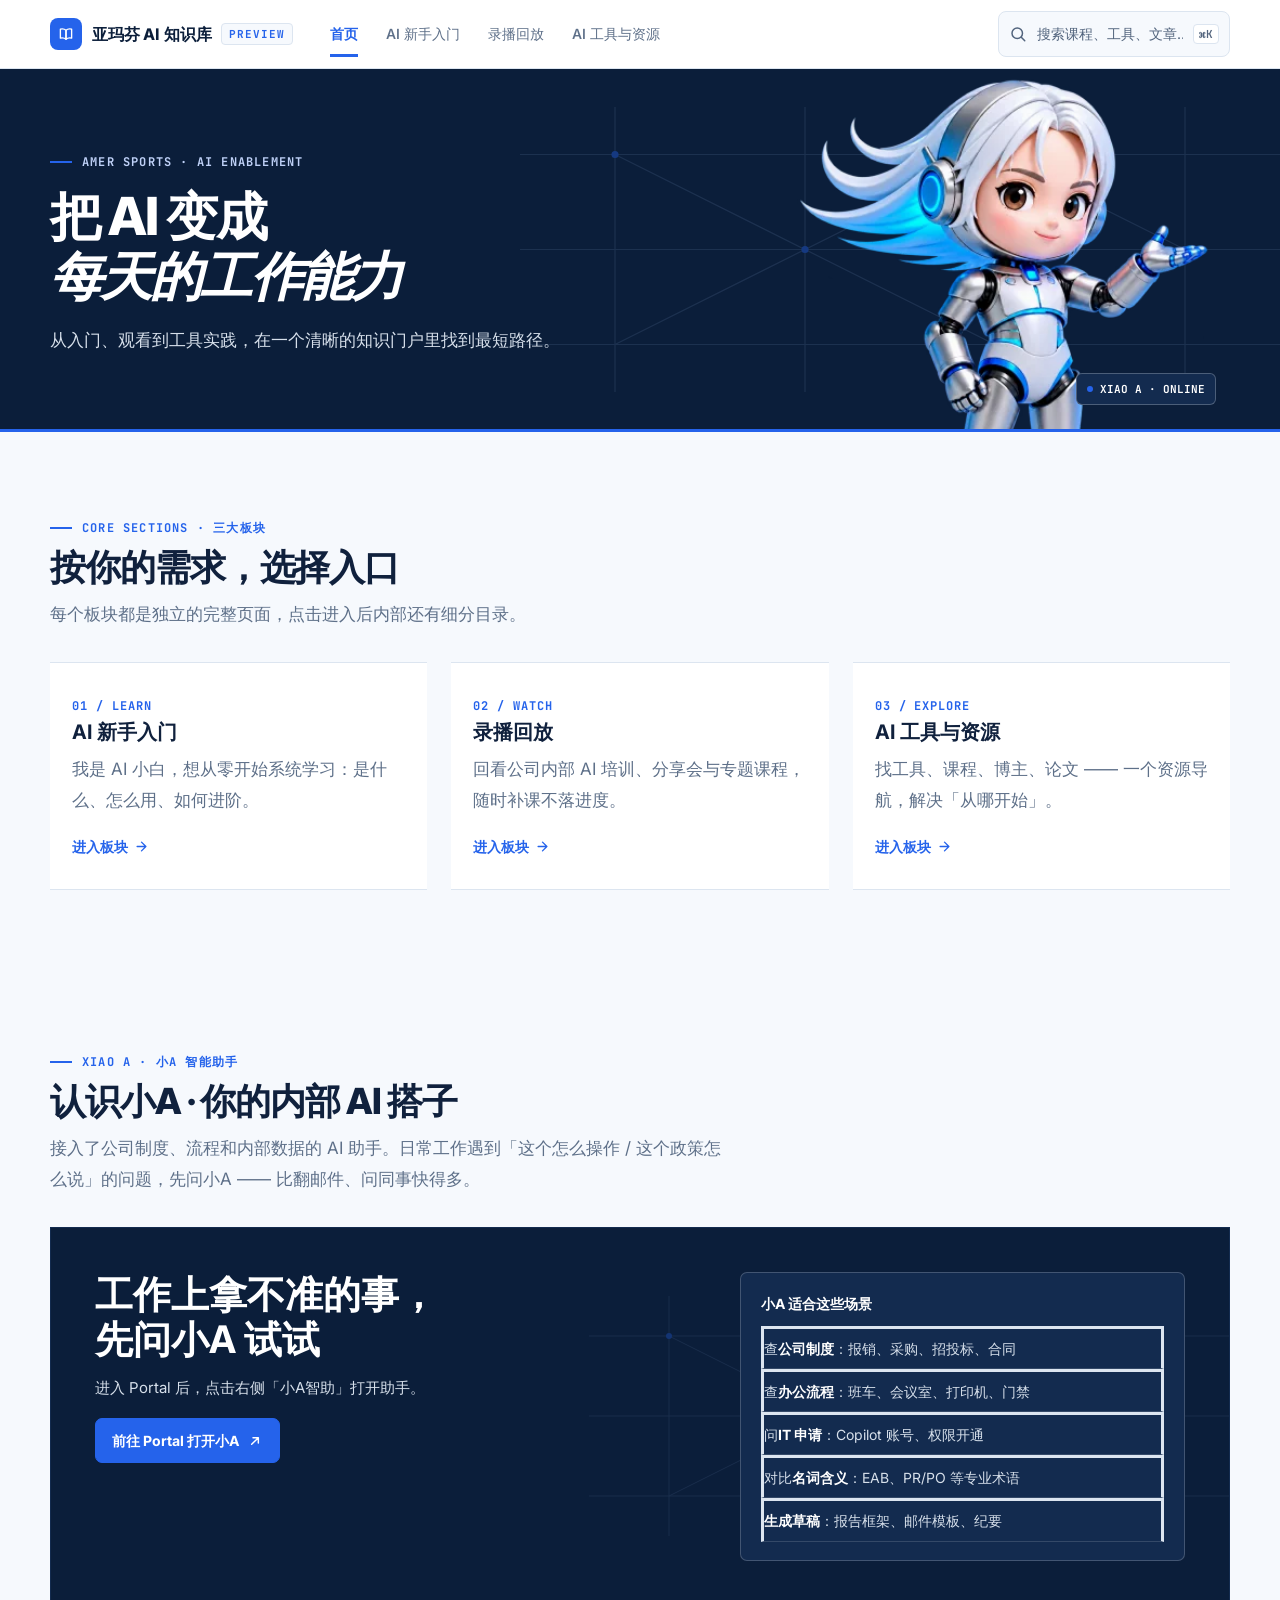
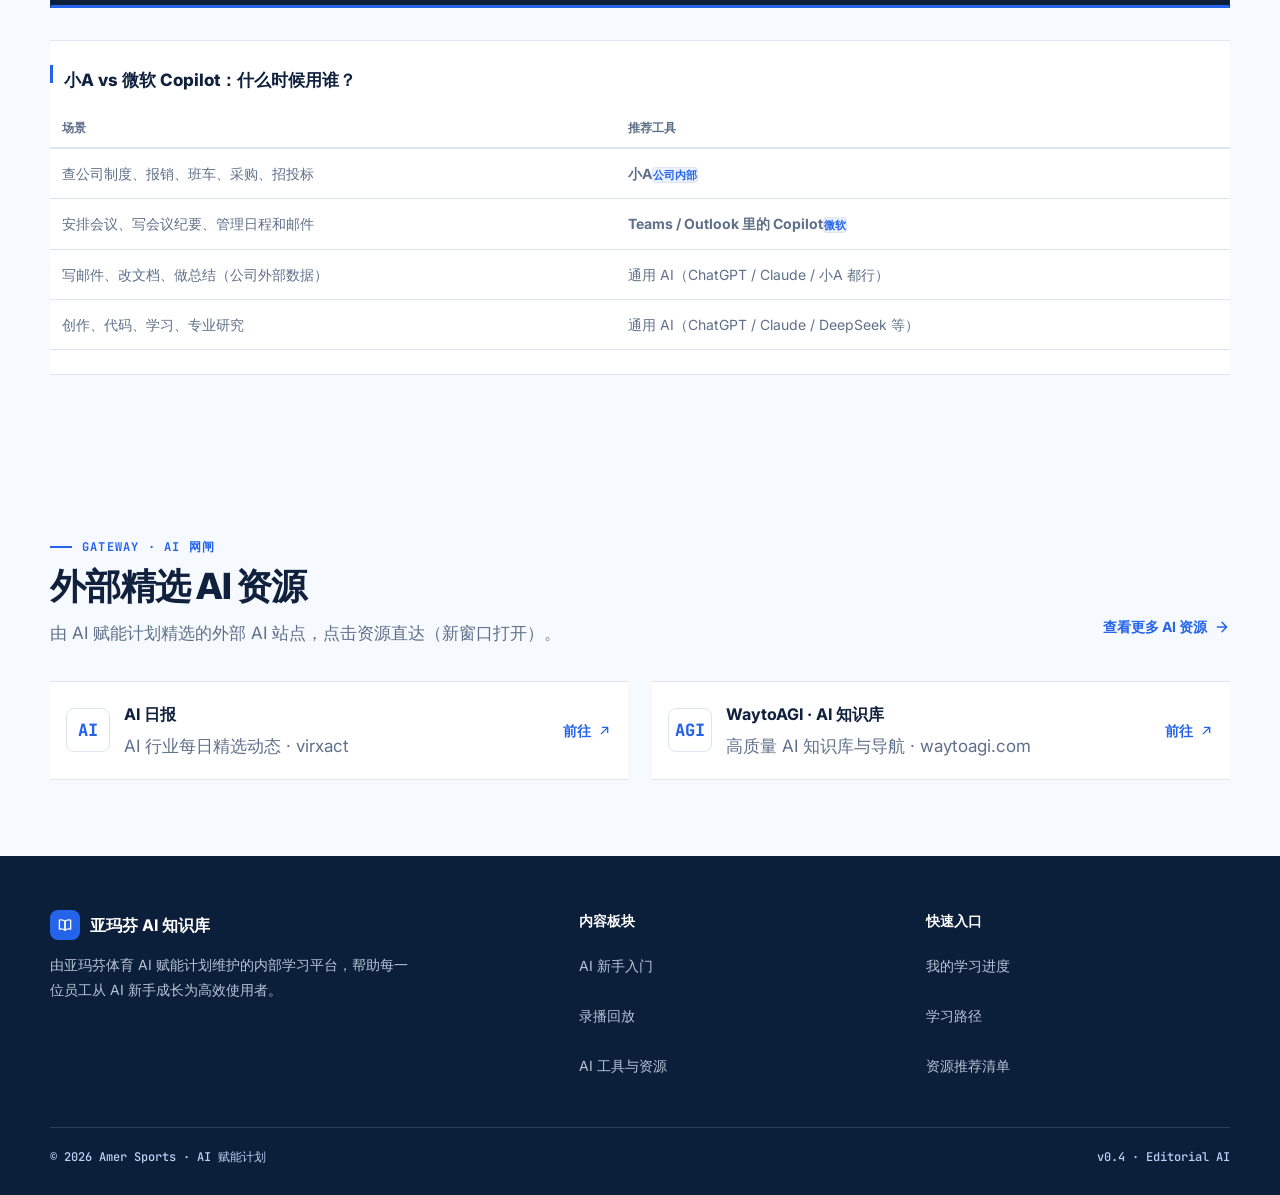
==== commit e26603a7: "feat: add knowledge-book brand mark" ====
--- a/site/knowledge-base/index.html
+++ b/site/knowledge-base/index.html
@@ -15,7 +15,7 @@
 <header class="topbar" id="topbar">
   <div class="topbar-inner">
     <a class="brand" href="index.html">
-      <span class="logo"><svg viewBox="0 0 24 24" fill="none" stroke-width="2" stroke-linecap="round" stroke-linejoin="round"><path d="M12 3v3M12 18v3M3 12h3M18 12h3M5.6 5.6l2.1 2.1M16.3 16.3l2.1 2.1M18.4 5.6l-2.1 2.1M7.7 16.3l-2.1 2.1"/><circle cx="12" cy="12" r="3.2"/></svg></span>
+      <span class="logo"><svg data-brand-icon="knowledge-book" aria-hidden="true" viewBox="0 0 24 24" fill="none" stroke-width="1.8" stroke-linecap="round" stroke-linejoin="round"><path d="M4.5 5.5c3.1-.8 5.6-.2 7.5 1.5v12c-1.9-1.7-4.4-2.3-7.5-1.5z"/><path d="M19.5 5.5c-3.1-.8-5.6-.2-7.5 1.5v12c1.9-1.7 4.4-2.3 7.5-1.5z"/></svg></span>
       亚玛芬 AI 知识库<small>PREVIEW</small>
     </a>
     <button class="nav-toggle" type="button" aria-label="打开主导航" aria-expanded="false" aria-controls="primaryNav">
@@ -174,7 +174,7 @@
     <div class="footer-grid">
       <div>
         <div class="f-brand">
-          <span class="logo"><svg viewBox="0 0 24 24" fill="none" stroke-width="2" stroke-linecap="round" stroke-linejoin="round"><path d="M12 3v3M12 18v3M3 12h3M18 12h3M5.6 5.6l2.1 2.1M16.3 16.3l2.1 2.1M18.4 5.6l-2.1 2.1M7.7 16.3l-2.1 2.1"/><circle cx="12" cy="12" r="3.2"/></svg></span>
+          <span class="logo"><svg data-brand-icon="knowledge-book" aria-hidden="true" viewBox="0 0 24 24" fill="none" stroke-width="1.8" stroke-linecap="round" stroke-linejoin="round"><path d="M4.5 5.5c3.1-.8 5.6-.2 7.5 1.5v12c-1.9-1.7-4.4-2.3-7.5-1.5z"/><path d="M19.5 5.5c-3.1-.8-5.6-.2-7.5 1.5v12c1.9-1.7 4.4-2.3 7.5-1.5z"/></svg></span>
           亚玛芬 AI 知识库
         </div>
         <p class="f-desc">由亚玛芬体育 AI 赋能计划维护的内部学习平台，帮助每一位员工从 AI 新手成长为高效使用者。</p>
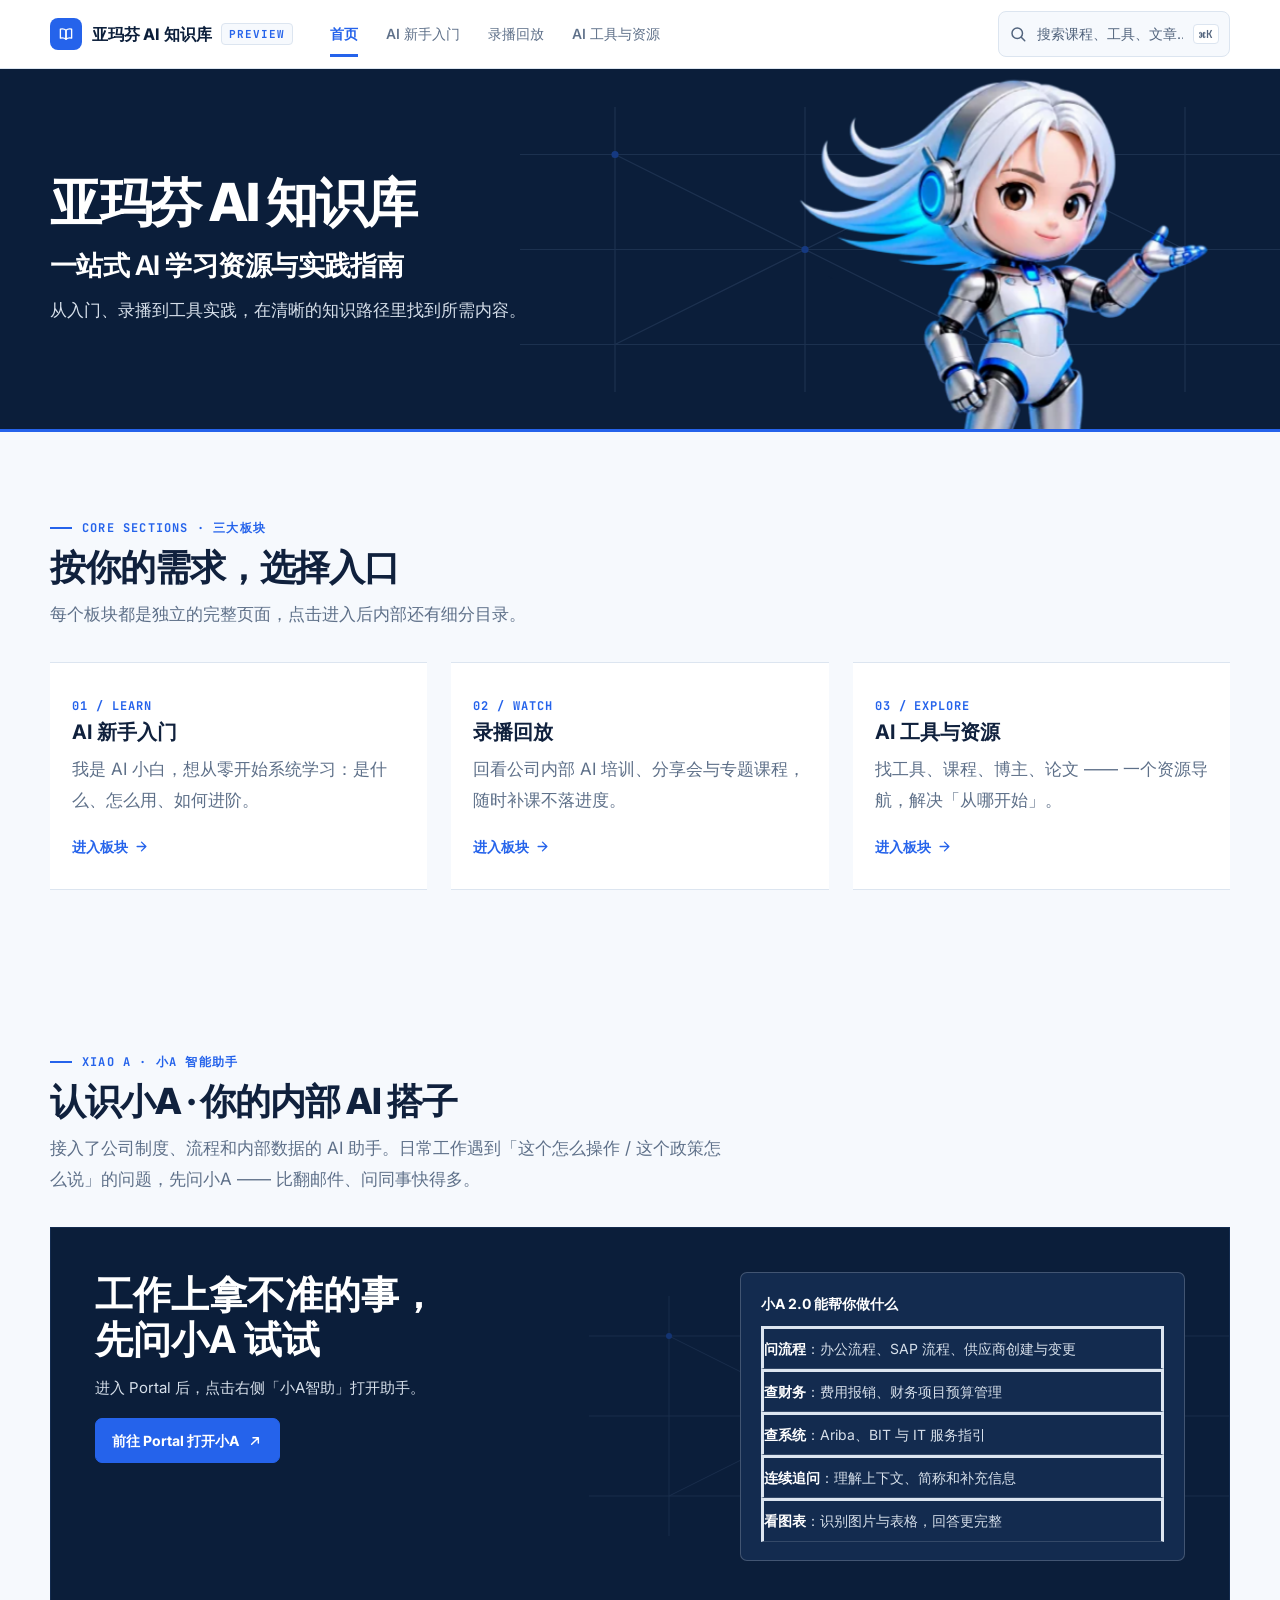
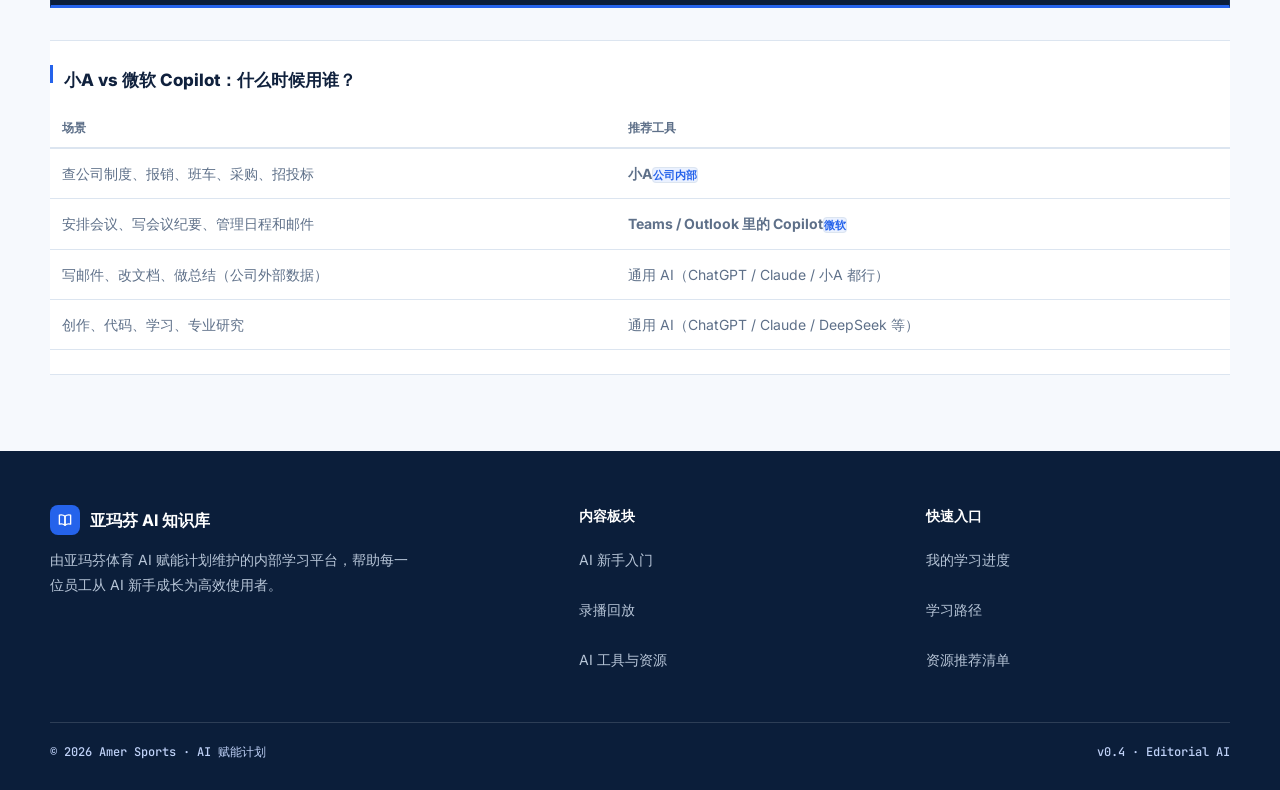
==== commit d68c34da: "feat: clarify homepage brand and Xiao A content" ====
--- a/site/knowledge-base/index.html
+++ b/site/knowledge-base/index.html
@@ -45,12 +45,11 @@
   <div class="hero-grid" aria-hidden="true"></div>
   <div class="container">
     <div class="bh-left reveal">
-      <div class="bh-tag">AMER SPORTS · AI ENABLEMENT</div>
-      <h1>把 AI 变成<br><em>每天的工作能力</em></h1>
-      <p>从入门、观看到工具实践，在一个清晰的知识门户里找到最短路径。</p>
+      <h1>亚玛芬 AI 知识库</h1>
+      <p class="bh-subtitle">一站式 AI 学习资源与实践指南</p>
+      <p>从入门、录播到工具实践，在清晰的知识路径里找到所需内容。</p>
     </div>
     <div class="hero-mascot reveal">
-      <span class="mascot-status">XIAO A · ONLINE</span>
       <picture>
         <source srcset="img/xiaoa-home-480.webp" type="image/webp">
         <img src="img/xiaoa-home.png" width="400" height="480" alt="抬手欢迎的小A AI 助手" fetchpriority="high" decoding="async">
@@ -110,13 +109,13 @@
         <a class="xh-cta" href="https://portal.amersports.cn/portal/indexs" target="_blank" rel="noopener">前往 Portal 打开小A<svg viewBox="0 0 24 24" fill="none" stroke-width="2.2" stroke-linecap="round" stroke-linejoin="round"><path d="M7 17L17 7M9 7h8v8"/></svg></a>
       </div>
       <div class="xh-side">
-        <h4>小A 适合这些场景</h4>
+        <h4>小A 2.0 能帮你做什么</h4>
         <ul>
-          <li>查<b>公司制度</b>：报销、采购、招投标、合同</li>
-          <li>查<b>办公流程</b>：班车、会议室、打印机、门禁</li>
-          <li>问<b>IT 申请</b>：Copilot 账号、权限开通</li>
-          <li>对比<b>名词含义</b>：EAB、PR/PO 等专业术语</li>
-          <li><b>生成草稿</b>：报告框架、邮件模板、纪要</li>
+          <li><b>问流程</b>：办公流程、SAP 流程、供应商创建与变更</li>
+          <li><b>查财务</b>：费用报销、财务项目预算管理</li>
+          <li><b>查系统</b>：Ariba、BIT 与 IT 服务指引</li>
+          <li><b>连续追问</b>：理解上下文、简称和补充信息</li>
+          <li><b>看图表</b>：识别图片与表格，回答更完整</li>
         </ul>
       </div>
     </div>
@@ -132,38 +131,6 @@
           <tr><td>创作、代码、学习、专业研究</td><td>通用 AI（ChatGPT / Claude / DeepSeek 等）</td></tr>
         </table>
       </div>
-    </div>
-  </div>
-</section>
-
-<!-- ========== AI 网闸（外部精选资源） ========== -->
-<section class="section" id="gateway">
-  <div class="container">
-    <div class="section-head">
-      <div>
-        <div class="tag">GATEWAY · AI 网闸</div>
-        <h2>外部精选 AI 资源</h2>
-        <p class="desc">由 AI 赋能计划精选的外部 AI 站点，点击资源直达（新窗口打开）。</p>
-      </div>
-      <a class="section-more" href="resources.html#gateway">查看更多 AI 资源<svg viewBox="0 0 24 24" fill="none" stroke-width="2.2" stroke-linecap="round" stroke-linejoin="round"><path d="M5 12h14M12 5l7 7-7 7"/></svg></a>
-    </div>
-    <div class="gate-home-grid">
-      <a class="gate-home-card" href="https://aihot.virxact.com/daily" target="_blank" rel="noopener">
-        <span class="gh-icon">AI</span>
-        <div>
-          <div class="gh-name">AI 日报</div>
-          <div class="gh-desc">AI 行业每日精选动态 · virxact</div>
-        </div>
-        <span class="gh-go">前往<svg viewBox="0 0 24 24" fill="none" stroke-width="2.2" stroke-linecap="round" stroke-linejoin="round"><path d="M7 17L17 7M9 7h8v8"/></svg></span>
-      </a>
-      <a class="gate-home-card" href="https://www.waytoagi.com/zh" target="_blank" rel="noopener">
-        <span class="gh-icon">AGI</span>
-        <div>
-          <div class="gh-name">WaytoAGI · AI 知识库</div>
-          <div class="gh-desc">高质量 AI 知识库与导航 · waytoagi.com</div>
-        </div>
-        <span class="gh-go">前往<svg viewBox="0 0 24 24" fill="none" stroke-width="2.2" stroke-linecap="round" stroke-linejoin="round"><path d="M7 17L17 7M9 7h8v8"/></svg></span>
-      </a>
     </div>
   </div>
 </section>
--- a/site/knowledge-base/style.css
+++ b/site/knowledge-base/style.css
@@ -96,6 +96,8 @@
 .bh-left h1{max-width:790px;margin-bottom:0;font-size:clamp(38px,4.1vw,54px);font-weight:800;letter-spacing:-.035em;line-height:1.14}
 .bh-left h1 .grad{color:#BFD1F7;font-style:normal}
 .bh-left p{max-width:720px;margin:18px 0 0;color:var(--on-navy);font-size:17px;line-height:1.8}
+.bh-left .bh-subtitle{max-width:720px;margin-top:14px;color:var(--white);font-size:clamp(20px,2.2vw,27px);font-weight:650;letter-spacing:-.02em;line-height:1.4}
+.bh-left .bh-subtitle + p{margin-top:10px}
 .bh-meta{position:relative;z-index:2;display:flex;flex-wrap:wrap;align-self:end;border-top:1px solid rgba(255,255,255,.22);border-bottom:1px solid rgba(255,255,255,.22)}
 .bh-meta .bm{min-width:96px;padding:14px 18px;text-align:center}
 .bh-meta .bm + .bm{border-left:1px solid rgba(255,255,255,.18)}
@@ -519,19 +521,16 @@
 .home-hero .hero-mascot{position:relative;right:auto;bottom:auto;grid-column:2;grid-row:1;width:100%;max-width:440px;height:360px;max-height:none;margin:0;overflow:visible;justify-self:end;align-self:end;animation:none!important;transform:none;opacity:1}
 .home-hero .hero-mascot picture{position:absolute;inset:0;display:block;overflow:visible}
 .home-hero .hero-mascot img{position:absolute;right:0;bottom:-165px;width:auto;height:520px;max-width:none;max-height:none;object-fit:contain;object-position:center bottom}
-.home-hero .hero-mascot .mascot-status{right:14px;bottom:24px}
 
 @media(max-width:820px){
   .home-hero .container{min-height:0;padding-block:46px 0;grid-template-columns:1fr;align-items:start;gap:24px}
   .home-hero .bh-left{grid-column:1;grid-row:1}
   .home-hero .hero-mascot{grid-column:1;grid-row:2;width:340px;max-width:100%;height:280px;max-height:none;margin:0;justify-self:end;align-self:end}
   .home-hero .hero-mascot img{right:0;bottom:-110px;width:auto;height:390px;max-width:none;max-height:none}
-  .home-hero .hero-mascot .mascot-status{right:0;bottom:20px}
 }
 
 @media(max-width:560px){
   .home-hero .container{padding-block:42px 0;gap:20px}
   .home-hero .hero-mascot{width:300px;height:250px}
   .home-hero .hero-mascot img{bottom:-80px;height:330px}
-  .home-hero .hero-mascot .mascot-status{bottom:18px}
-}
+}
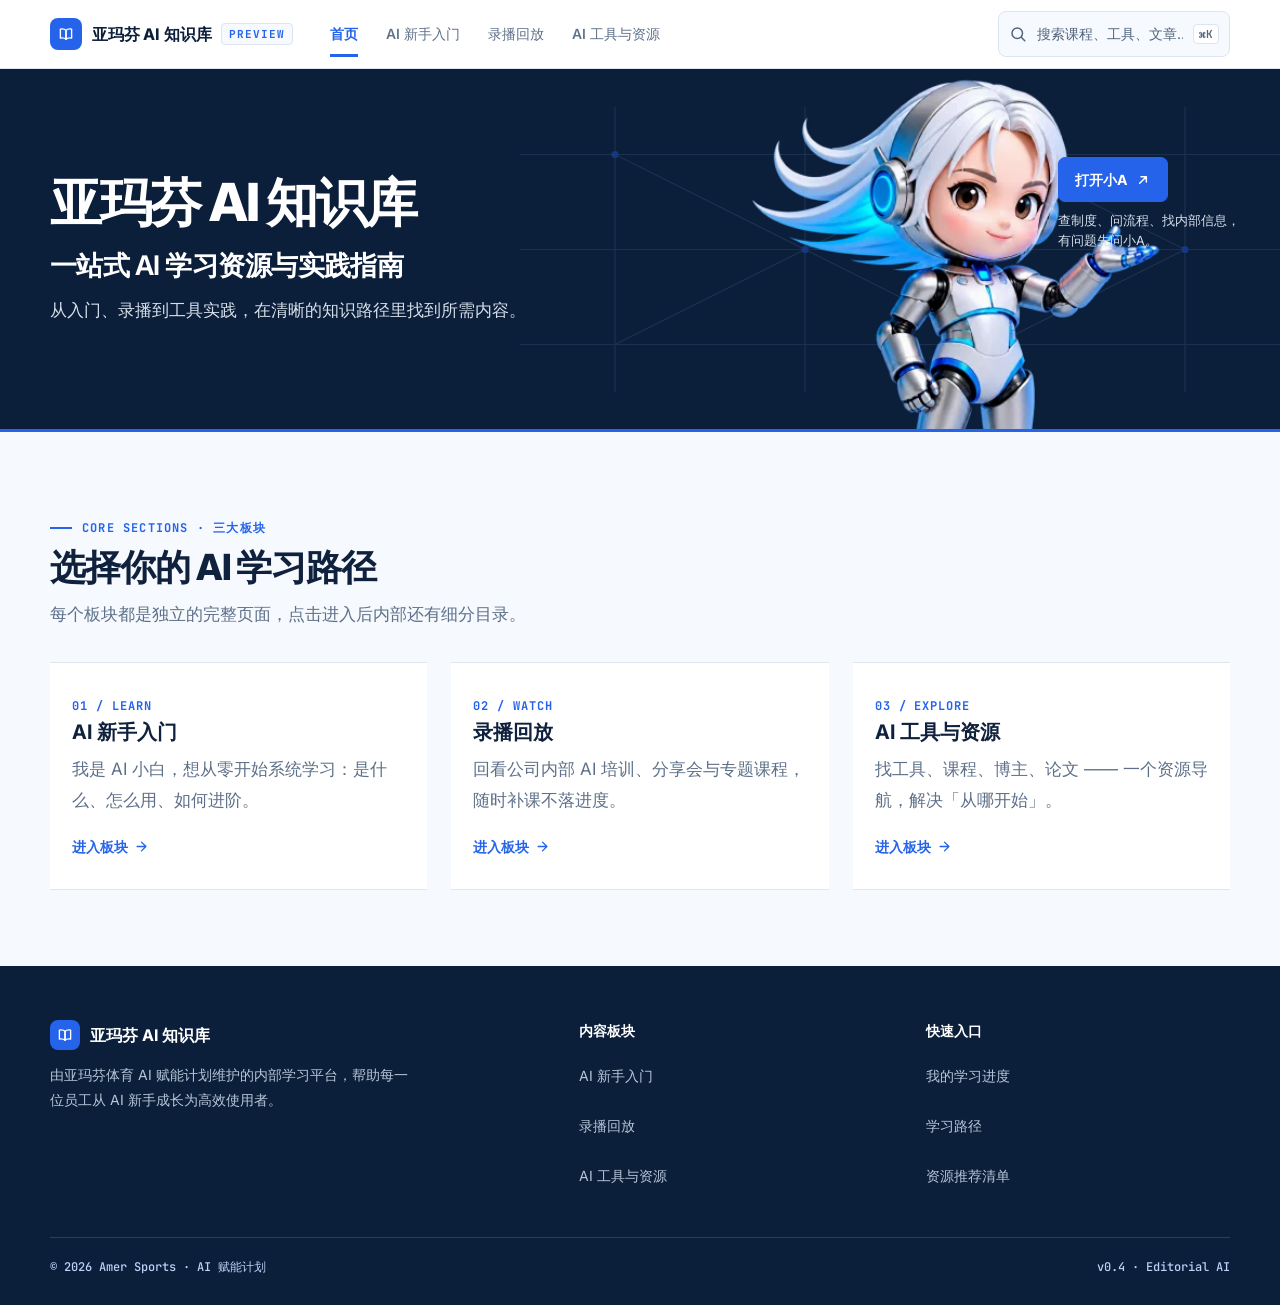
==== commit a4182e3a: "feat: simplify home and add Xiao A shortcut" ====
--- a/site/knowledge-base/index.html
+++ b/site/knowledge-base/index.html
@@ -40,6 +40,7 @@
   </div>
 </header>
 
+<main>
 <!-- ========== Hero：门户入口 ========== -->
 <section class="board-hero home-hero">
   <div class="hero-grid" aria-hidden="true"></div>
@@ -50,6 +51,10 @@
       <p>从入门、录播到工具实践，在清晰的知识路径里找到所需内容。</p>
     </div>
     <div class="hero-mascot reveal">
+      <div class="hero-xiaoa-entry">
+        <a class="hero-xiaoa-cta" href="https://portal.amersports.cn/portal/indexs" target="_blank" rel="noopener">打开小A<svg viewBox="0 0 24 24" fill="none" stroke-width="2.2" stroke-linecap="round" stroke-linejoin="round" aria-hidden="true"><path d="M7 17L17 7M9 7h8v8"/></svg></a>
+        <p>查制度、问流程、找内部信息，有问题先问小A。</p>
+      </div>
       <picture>
         <source srcset="img/xiaoa-home-480.webp" type="image/webp">
         <img src="img/xiaoa-home.png" width="400" height="480" alt="抬手欢迎的小A AI 助手" fetchpriority="high" decoding="async">
@@ -64,7 +69,7 @@
     <div class="section-head">
       <div>
         <div class="tag">CORE SECTIONS · 三大板块</div>
-        <h2>按你的需求，选择入口</h2>
+        <h2>选择你的 AI 学习路径</h2>
         <p class="desc">每个板块都是独立的完整页面，点击进入后内部还有细分目录。</p>
       </div>
     </div>
@@ -90,50 +95,7 @@
     </div>
   </div>
 </section>
-
-<!-- ========== 小A 智能助手 · 宣传板块 ========== -->
-<section class="section" id="xiaoa">
-  <div class="container">
-    <div class="section-head">
-      <div>
-        <div class="tag">XIAO A · 小A 智能助手</div>
-        <h2>认识小A · 你的内部 AI 搭子</h2>
-        <p class="desc">接入了公司制度、流程和内部数据的 AI 助手。日常工作遇到「这个怎么操作 / 这个政策怎么说」的问题，先问小A —— 比翻邮件、问同事快得多。</p>
-      </div>
-    </div>
-
-    <div class="xa-hero">
-      <div class="xh-text">
-        <h3>工作上拿不准的事，<br>先问小A 试试</h3>
-        <p class="xh-note">进入 Portal 后，点击右侧「小A智助」打开助手。</p>
-        <a class="xh-cta" href="https://portal.amersports.cn/portal/indexs" target="_blank" rel="noopener">前往 Portal 打开小A<svg viewBox="0 0 24 24" fill="none" stroke-width="2.2" stroke-linecap="round" stroke-linejoin="round"><path d="M7 17L17 7M9 7h8v8"/></svg></a>
-      </div>
-      <div class="xh-side">
-        <h4>小A 2.0 能帮你做什么</h4>
-        <ul>
-          <li><b>问流程</b>：办公流程、SAP 流程、供应商创建与变更</li>
-          <li><b>查财务</b>：费用报销、财务项目预算管理</li>
-          <li><b>查系统</b>：Ariba、BIT 与 IT 服务指引</li>
-          <li><b>连续追问</b>：理解上下文、简称和补充信息</li>
-          <li><b>看图表</b>：识别图片与表格，回答更完整</li>
-        </ul>
-      </div>
-    </div>
-
-    <div class="xa-vs">
-      <h3>小A vs 微软 Copilot：什么时候用谁？</h3>
-      <div class="rt-table" role="region" aria-label="横向滚动查看小A与微软 Copilot 使用场景对比" tabindex="0">
-        <table aria-label="小A 与微软 Copilot 使用场景对比">
-          <tr><th scope="col">场景</th><th scope="col">推荐工具</th></tr>
-          <tr><td>查公司制度、报销、班车、采购、招投标</td><td><b>小A</b><span class="t-tag">公司内部</span></td></tr>
-          <tr><td>安排会议、写会议纪要、管理日程和邮件</td><td><b>Teams / Outlook 里的 Copilot</b><span class="t-tag">微软</span></td></tr>
-          <tr><td>写邮件、改文档、做总结（公司外部数据）</td><td>通用 AI（ChatGPT / Claude / 小A 都行）</td></tr>
-          <tr><td>创作、代码、学习、专业研究</td><td>通用 AI（ChatGPT / Claude / DeepSeek 等）</td></tr>
-        </table>
-      </div>
-    </div>
-  </div>
-</section>
+</main>
 
 <!-- ========== 页脚 ========== -->
 <footer class="footer">
--- a/site/knowledge-base/style.css
+++ b/site/knowledge-base/style.css
@@ -361,9 +361,9 @@
 .xa-prompt-card .xp-tag{margin-bottom:10px;padding:2px 7px;border:1px solid var(--line);border-radius:4px;background:var(--white);color:var(--blue);font:700 11px/1.5 var(--font-mono)}
 .xa-prompt-card h3{margin-bottom:8px;font-size:24px;line-height:1.3}
 .xa-prompt-card p{max-width:640px;margin-bottom:16px;color:var(--muted);font-size:17px;line-height:1.8}
-.xa-prompt-card .xp-cta,.xa-hero .xh-cta{min-height:44px;padding:9px 16px;display:inline-flex;align-items:center;justify-content:center;gap:7px;border:1px solid var(--blue);border-radius:7px;background:var(--blue);color:var(--white);font-size:14px;font-weight:720}
-.xa-prompt-card .xp-cta:hover,.xa-hero .xh-cta:hover{border-color:var(--navy-2);background:var(--navy-2);box-shadow:none;color:var(--white);transform:none}
-.xa-prompt-card .xp-cta svg,.xa-hero .xh-cta svg{width:16px;height:16px;stroke:currentColor}
+.xa-prompt-card .xp-cta,.xa-hero .xh-cta,.home-hero .hero-xiaoa-cta{min-height:44px;padding:9px 16px;display:inline-flex;align-items:center;justify-content:center;gap:7px;border:1px solid var(--blue);border-radius:7px;background:var(--blue);color:var(--white);font-size:14px;font-weight:720}
+.xa-prompt-card .xp-cta:hover,.xa-hero .xh-cta:hover,.home-hero .hero-xiaoa-cta:hover{border-color:var(--navy-2);background:var(--navy-2);box-shadow:none;color:var(--white);transform:none}
+.xa-prompt-card .xp-cta svg,.xa-hero .xh-cta svg,.home-hero .hero-xiaoa-cta svg{width:16px;height:16px;stroke:currentColor}
 .xa-prompt-card .xp-deco{position:relative;isolation:isolate;width:168px;height:124px;display:grid;place-items:center;flex:none;overflow:hidden;border:1px solid var(--navy-2);border-radius:8px;background:var(--navy);color:var(--white)}
 .xa-prompt-card .xp-deco::after{content:none;background-image:none}
 .xa-prompt-card .xp-deco svg{position:relative;z-index:2;width:42px;height:42px;stroke:currentColor}
@@ -519,18 +519,28 @@
 .home-hero .container{min-height:360px;padding-block:0;grid-template-columns:minmax(0,1fr) minmax(340px,440px);align-items:center;gap:clamp(40px,5vw,72px)}
 .home-hero .bh-left{grid-column:1;grid-row:1}
 .home-hero .hero-mascot{position:relative;right:auto;bottom:auto;grid-column:2;grid-row:1;width:100%;max-width:440px;height:360px;max-height:none;margin:0;overflow:visible;justify-self:end;align-self:end;animation:none!important;transform:none;opacity:1}
+.home-hero .hero-xiaoa-entry{position:absolute;top:88px;right:-18px;z-index:5;width:190px;pointer-events:auto}
+.home-hero .hero-xiaoa-entry p{margin:9px 0 0;color:var(--on-navy);font-size:12.5px;line-height:1.6}
 .home-hero .hero-mascot picture{position:absolute;inset:0;display:block;overflow:visible}
-.home-hero .hero-mascot img{position:absolute;right:0;bottom:-165px;width:auto;height:520px;max-width:none;max-height:none;object-fit:contain;object-position:center bottom}
+.home-hero .hero-mascot img{position:absolute;right:48px;bottom:-165px;width:auto;height:520px;max-width:none;max-height:none;object-fit:contain;object-position:center bottom}
 
 @media(max-width:820px){
   .home-hero .container{min-height:0;padding-block:46px 0;grid-template-columns:1fr;align-items:start;gap:24px}
   .home-hero .bh-left{grid-column:1;grid-row:1}
   .home-hero .hero-mascot{grid-column:1;grid-row:2;width:340px;max-width:100%;height:280px;max-height:none;margin:0;justify-self:end;align-self:end}
-  .home-hero .hero-mascot img{right:0;bottom:-110px;width:auto;height:390px;max-width:none;max-height:none}
+  .home-hero .hero-xiaoa-entry{top:84px;right:0;width:174px;display:flex;align-items:flex-end;flex-direction:column}
+  .home-hero .hero-xiaoa-entry p{width:130px;margin-top:46px}
+  .home-hero .hero-mascot img{right:48px;bottom:-110px;width:auto;height:390px;max-width:none;max-height:none}
 }
 
 @media(max-width:560px){
   .home-hero .container{padding-block:42px 0;gap:20px}
   .home-hero .hero-mascot{width:300px;height:250px}
-  .home-hero .hero-mascot img{bottom:-80px;height:330px}
-}
+  .home-hero .hero-xiaoa-entry{top:72px;right:-8px;width:160px}
+  .home-hero .hero-mascot img{right:48px;bottom:-80px;height:330px}
+}
+
+@media(max-width:390px){
+  .home-hero .hero-mascot{width:286px}
+  .home-hero .hero-xiaoa-entry{right:0;width:154px}
+}
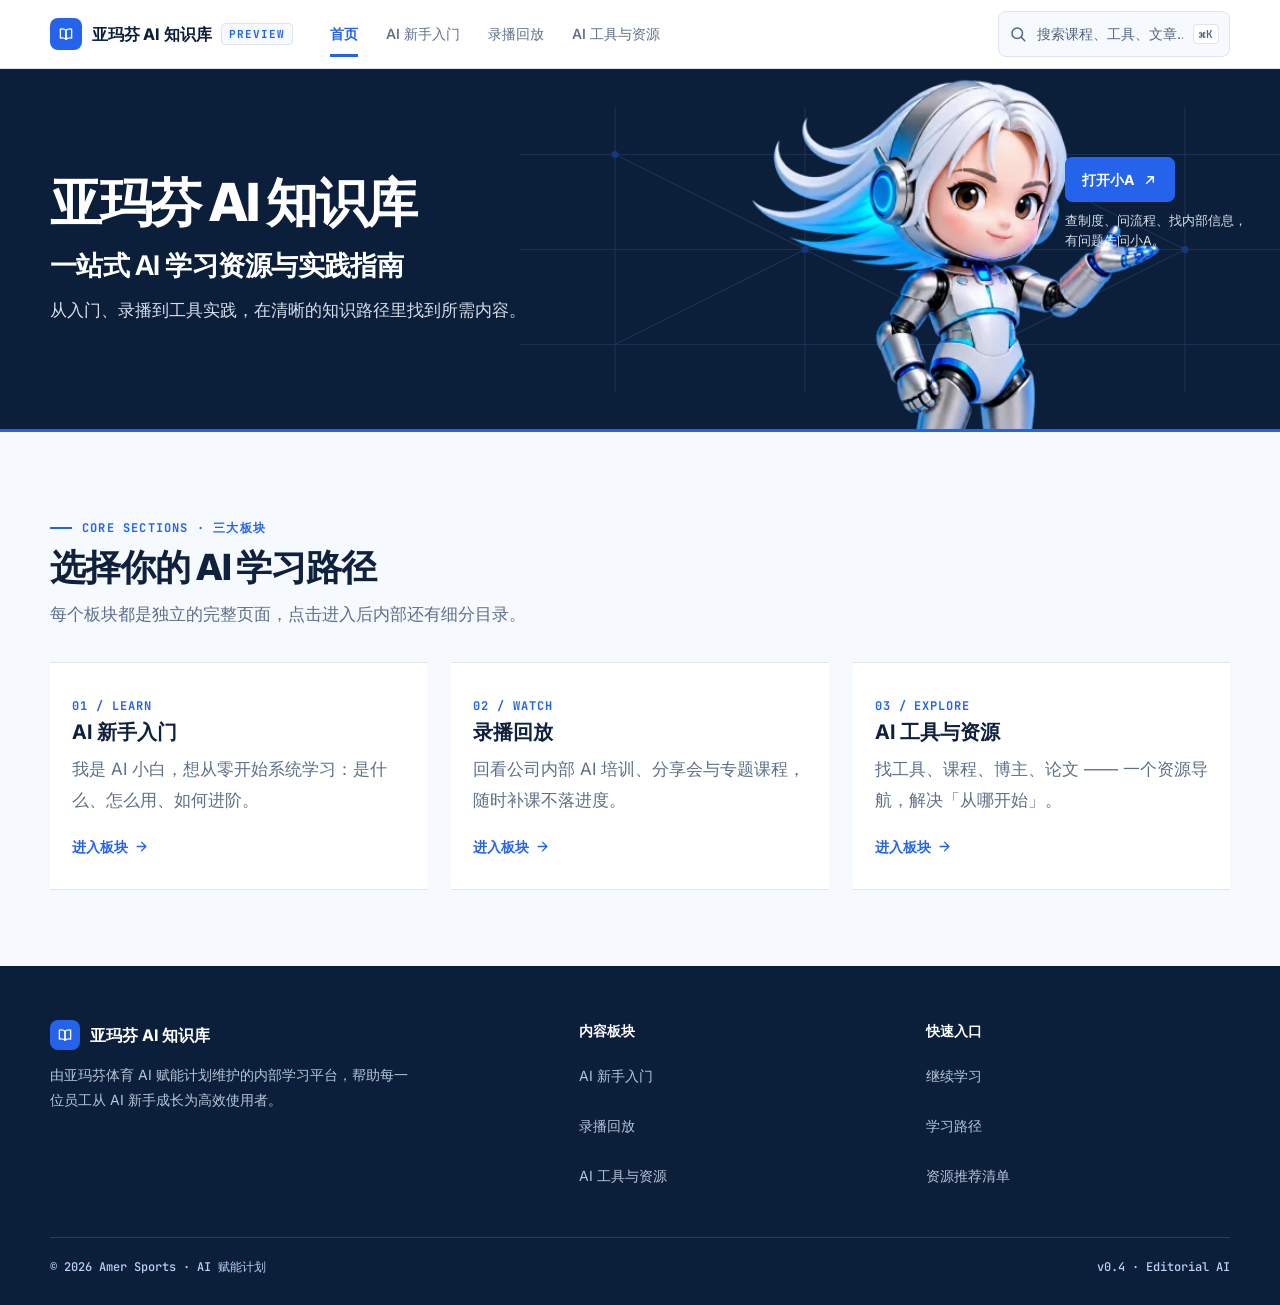
==== commit dccd9d8d: "feat: turn beginner page into learning path" ====
--- a/site/knowledge-base/index.html
+++ b/site/knowledge-base/index.html
@@ -119,7 +119,7 @@
       <div>
         <h2 class="footer-heading">快速入口</h2>
         <ul>
-          <li><a href="progress.html">我的学习进度</a></li>
+          <li><a href="learn.html">继续学习</a></li>
           <li><a href="learn.html">学习路径</a></li>
           <li><a href="resources.html">资源推荐清单</a></li>
         </ul>
--- a/site/knowledge-base/style.css
+++ b/site/knowledge-base/style.css
@@ -364,6 +364,7 @@
 .xa-prompt-card .xp-cta,.xa-hero .xh-cta,.home-hero .hero-xiaoa-cta{min-height:44px;padding:9px 16px;display:inline-flex;align-items:center;justify-content:center;gap:7px;border:1px solid var(--blue);border-radius:7px;background:var(--blue);color:var(--white);font-size:14px;font-weight:720}
 .xa-prompt-card .xp-cta:hover,.xa-hero .xh-cta:hover,.home-hero .hero-xiaoa-cta:hover{border-color:var(--navy-2);background:var(--navy-2);box-shadow:none;color:var(--white);transform:none}
 .xa-prompt-card .xp-cta svg,.xa-hero .xh-cta svg,.home-hero .hero-xiaoa-cta svg{width:16px;height:16px;stroke:currentColor}
+.home-hero .hero-xiaoa-cta:focus-visible{outline:3px solid var(--white);outline-offset:-4px;box-shadow:inset 0 0 0 1px var(--navy)}
 .xa-prompt-card .xp-deco{position:relative;isolation:isolate;width:168px;height:124px;display:grid;place-items:center;flex:none;overflow:hidden;border:1px solid var(--navy-2);border-radius:8px;background:var(--navy);color:var(--white)}
 .xa-prompt-card .xp-deco::after{content:none;background-image:none}
 .xa-prompt-card .xp-deco svg{position:relative;z-index:2;width:42px;height:42px;stroke:currentColor}
@@ -405,6 +406,10 @@
 .gate-home-card .gh-name{color:var(--ink);font-size:16px;font-weight:730}
 .gate-home-card .gh-desc{margin-top:2px;color:var(--muted);font-size:17px;line-height:1.8}
 .gate-home-card .gh-go{margin:0 0 0 auto;flex:none}
+.external-sites{margin-top:44px;padding-top:30px;border-top:1px solid var(--line);scroll-margin-top:81px}
+.external-sites-head{margin-bottom:18px}
+.external-sites-head h3{margin-bottom:6px;font-size:22px}
+.external-sites-head p{margin:0;color:var(--muted);font-size:16px;line-height:1.75}
 
 /* Style demo */
 .style-strip{padding-block:36px;border-top:1px solid var(--line);border-bottom:1px solid var(--line);background:var(--white)}
@@ -471,6 +476,7 @@
 }
 
 @media(max-width:560px){
+  .external-sites{margin-top:32px;padding-top:24px}
   body{font-size:16px;line-height:1.75}.container,.topbar-inner{width:min(100% - 32px,var(--content))}
   .brand{max-width:calc(100vw - 132px);font-size:14px}.brand .logo{width:30px;height:30px}
   .search-box{position:relative;width:44px;padding:0;justify-content:center}.search-box input{position:absolute;inset:0;width:44px;opacity:0;cursor:pointer}.search-box .kbd{display:none}
@@ -519,7 +525,7 @@
 .home-hero .container{min-height:360px;padding-block:0;grid-template-columns:minmax(0,1fr) minmax(340px,440px);align-items:center;gap:clamp(40px,5vw,72px)}
 .home-hero .bh-left{grid-column:1;grid-row:1}
 .home-hero .hero-mascot{position:relative;right:auto;bottom:auto;grid-column:2;grid-row:1;width:100%;max-width:440px;height:360px;max-height:none;margin:0;overflow:visible;justify-self:end;align-self:end;animation:none!important;transform:none;opacity:1}
-.home-hero .hero-xiaoa-entry{position:absolute;top:88px;right:-18px;z-index:5;width:190px;pointer-events:auto}
+.home-hero .hero-xiaoa-entry{position:absolute;top:88px;right:-25px;z-index:5;width:190px;pointer-events:auto}
 .home-hero .hero-xiaoa-entry p{margin:9px 0 0;color:var(--on-navy);font-size:12.5px;line-height:1.6}
 .home-hero .hero-mascot picture{position:absolute;inset:0;display:block;overflow:visible}
 .home-hero .hero-mascot img{position:absolute;right:48px;bottom:-165px;width:auto;height:520px;max-width:none;max-height:none;object-fit:contain;object-position:center bottom}
@@ -528,19 +534,20 @@
   .home-hero .container{min-height:0;padding-block:46px 0;grid-template-columns:1fr;align-items:start;gap:24px}
   .home-hero .bh-left{grid-column:1;grid-row:1}
   .home-hero .hero-mascot{grid-column:1;grid-row:2;width:340px;max-width:100%;height:280px;max-height:none;margin:0;justify-self:end;align-self:end}
-  .home-hero .hero-xiaoa-entry{top:84px;right:0;width:174px;display:flex;align-items:flex-end;flex-direction:column}
-  .home-hero .hero-xiaoa-entry p{width:130px;margin-top:46px}
-  .home-hero .hero-mascot img{right:48px;bottom:-110px;width:auto;height:390px;max-width:none;max-height:none}
+  .home-hero .hero-xiaoa-entry{top:84px;right:0;width:115px;display:flex;align-items:flex-end;flex-direction:column}
+  .home-hero .hero-xiaoa-entry p{width:115px;margin-top:46px}
+  .home-hero .hero-mascot img{right:28px;bottom:-110px;width:auto;height:390px;max-width:none;max-height:none}
 }
 
 @media(max-width:560px){
   .home-hero .container{padding-block:42px 0;gap:20px}
   .home-hero .hero-mascot{width:300px;height:250px}
-  .home-hero .hero-xiaoa-entry{top:72px;right:-8px;width:160px}
-  .home-hero .hero-mascot img{right:48px;bottom:-80px;height:330px}
+  .home-hero .hero-xiaoa-entry{top:72px;right:-14px;width:102px}
+  .home-hero .hero-xiaoa-entry p{width:102px}
+  .home-hero .hero-xiaoa-cta{padding-inline:12px}
+  .home-hero .hero-mascot img{right:16px;bottom:-80px;height:330px}
 }
 
 @media(max-width:390px){
   .home-hero .hero-mascot{width:286px}
-  .home-hero .hero-xiaoa-entry{right:0;width:154px}
-}
+}
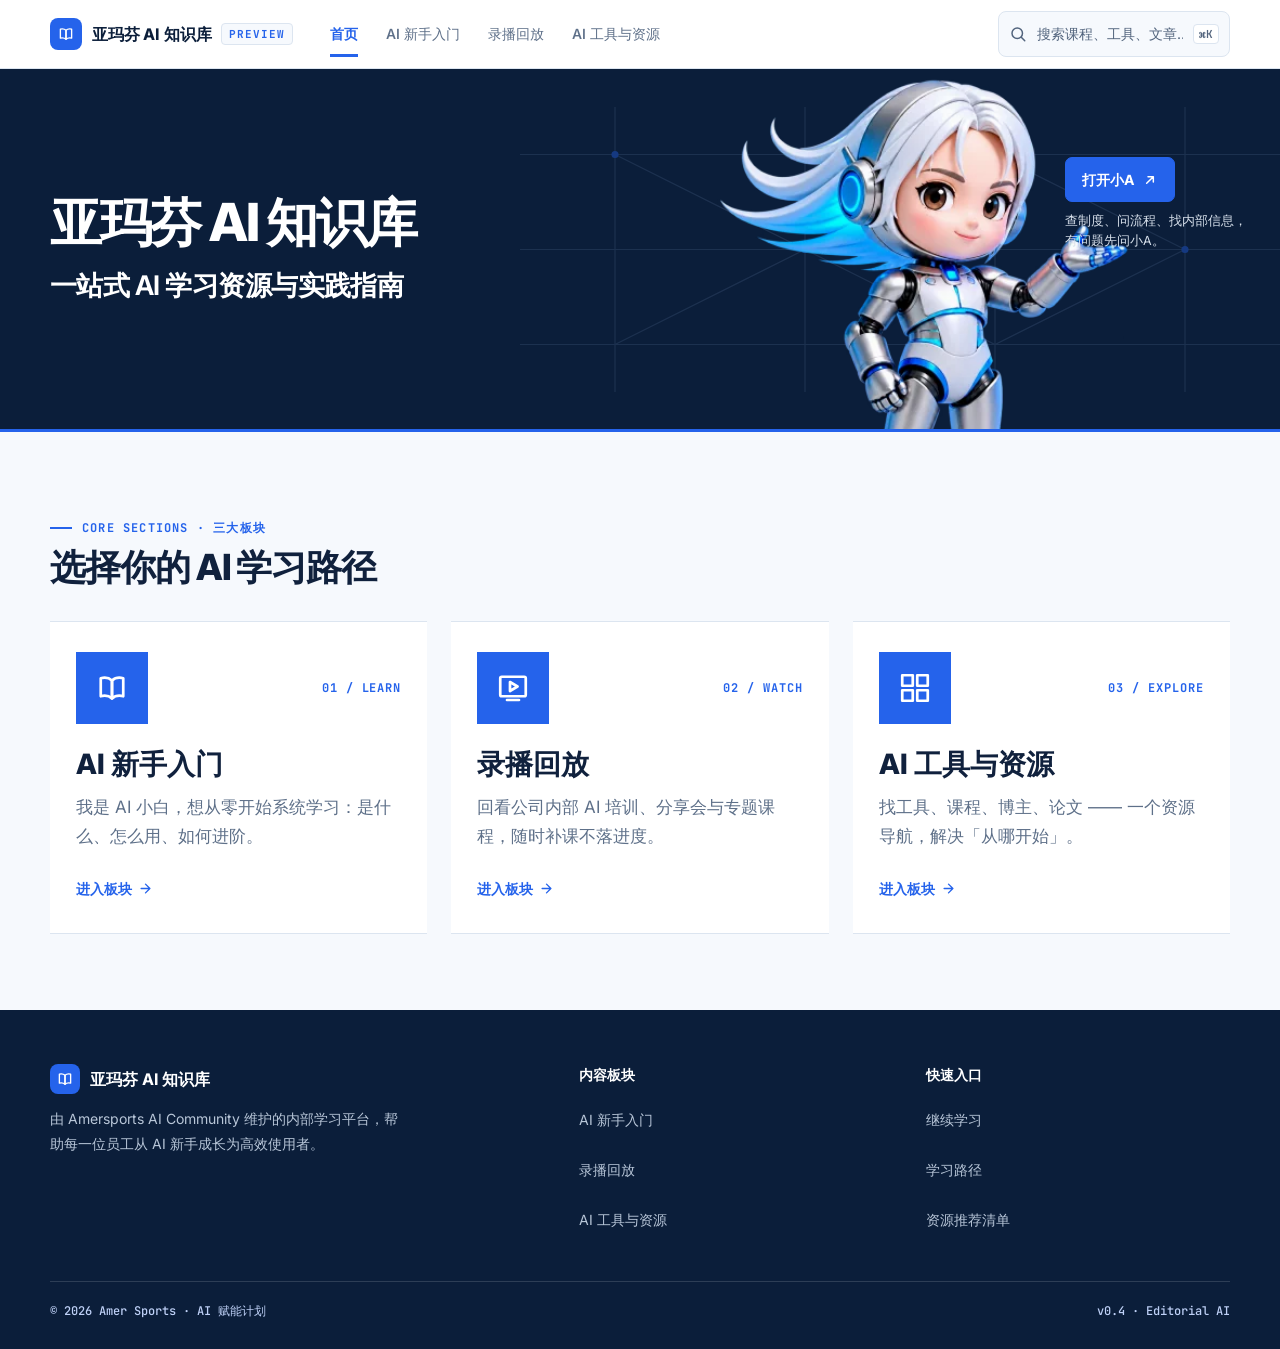
==== commit 4031b862: "feat: refine homepage cards and learning hero" ====
--- a/site/knowledge-base/index.html
+++ b/site/knowledge-base/index.html
@@ -48,7 +48,6 @@
     <div class="bh-left reveal">
       <h1>亚玛芬 AI 知识库</h1>
       <p class="bh-subtitle">一站式 AI 学习资源与实践指南</p>
-      <p>从入门、录播到工具实践，在清晰的知识路径里找到所需内容。</p>
     </div>
     <div class="hero-mascot reveal">
       <div class="hero-xiaoa-entry">
@@ -70,27 +69,32 @@
       <div>
         <div class="tag">CORE SECTIONS · 三大板块</div>
         <h2>选择你的 AI 学习路径</h2>
-        <p class="desc">每个板块都是独立的完整页面，点击进入后内部还有细分目录。</p>
       </div>
     </div>
     <div class="entry-row">
       <a class="entry-card" href="learn.html">
-        <span class="ec-num">01 / LEARN</span>
+        <span class="ec-top">
+          <span class="ec-num">01 / LEARN</span>
+          <span class="ec-icon"><svg data-entry-icon="learn" aria-hidden="true" viewBox="0 0 24 24" fill="none" stroke-width="1.8" stroke-linecap="round" stroke-linejoin="round"><path d="M4.5 5.5c3.1-.8 5.6-.2 7.5 1.5v12c-1.9-1.7-4.4-2.3-7.5-1.5z"/><path d="M19.5 5.5c-3.1-.8-5.6-.2-7.5 1.5v12c1.9-1.7 4.4-2.3 7.5-1.5z"/></svg></span></span>
         <h3>AI 新手入门</h3>
         <p>我是 AI 小白，想从零开始系统学习：是什么、怎么用、如何进阶。</p>
-        <span class="ec-link">进入板块<svg viewBox="0 0 24 24" fill="none" stroke-width="2.2" stroke-linecap="round" stroke-linejoin="round"><path d="M5 12h14M12 5l7 7-7 7"/></svg></span>
+        <span class="ec-link">进入板块<svg aria-hidden="true" viewBox="0 0 24 24" fill="none" stroke-width="2.2" stroke-linecap="round" stroke-linejoin="round"><path d="M5 12h14M12 5l7 7-7 7"/></svg></span>
       </a>
       <a class="entry-card" href="video.html">
-        <span class="ec-num">02 / WATCH</span>
+        <span class="ec-top">
+          <span class="ec-num">02 / WATCH</span>
+          <span class="ec-icon"><svg data-entry-icon="watch" aria-hidden="true" viewBox="0 0 24 24" fill="none" stroke-width="1.8" stroke-linecap="round" stroke-linejoin="round"><rect x="3.5" y="4.5" width="17" height="13" rx="1"/><path d="m10 8 5 3-5 3zM8 20h8"/></svg></span></span>
         <h3>录播回放</h3>
         <p>回看公司内部 AI 培训、分享会与专题课程，随时补课不落进度。</p>
-        <span class="ec-link">进入板块<svg viewBox="0 0 24 24" fill="none" stroke-width="2.2" stroke-linecap="round" stroke-linejoin="round"><path d="M5 12h14M12 5l7 7-7 7"/></svg></span>
+        <span class="ec-link">进入板块<svg aria-hidden="true" viewBox="0 0 24 24" fill="none" stroke-width="2.2" stroke-linecap="round" stroke-linejoin="round"><path d="M5 12h14M12 5l7 7-7 7"/></svg></span>
       </a>
       <a class="entry-card" href="resources.html">
-        <span class="ec-num">03 / EXPLORE</span>
+        <span class="ec-top">
+          <span class="ec-num">03 / EXPLORE</span>
+          <span class="ec-icon"><svg data-entry-icon="resources" aria-hidden="true" viewBox="0 0 24 24" fill="none" stroke-width="1.8" stroke-linejoin="round"><rect x="3.5" y="3.5" width="7" height="7"/><rect x="13.5" y="3.5" width="7" height="7"/><rect x="3.5" y="13.5" width="7" height="7"/><rect x="13.5" y="13.5" width="7" height="7"/></svg></span></span>
         <h3>AI 工具与资源</h3>
         <p>找工具、课程、博主、论文 —— 一个资源导航，解决「从哪开始」。</p>
-        <span class="ec-link">进入板块<svg viewBox="0 0 24 24" fill="none" stroke-width="2.2" stroke-linecap="round" stroke-linejoin="round"><path d="M5 12h14M12 5l7 7-7 7"/></svg></span>
+        <span class="ec-link">进入板块<svg aria-hidden="true" viewBox="0 0 24 24" fill="none" stroke-width="2.2" stroke-linecap="round" stroke-linejoin="round"><path d="M5 12h14M12 5l7 7-7 7"/></svg></span>
       </a>
     </div>
   </div>
@@ -106,7 +110,7 @@
           <span class="logo"><svg data-brand-icon="knowledge-book" aria-hidden="true" viewBox="0 0 24 24" fill="none" stroke-width="1.8" stroke-linecap="round" stroke-linejoin="round"><path d="M4.5 5.5c3.1-.8 5.6-.2 7.5 1.5v12c-1.9-1.7-4.4-2.3-7.5-1.5z"/><path d="M19.5 5.5c-3.1-.8-5.6-.2-7.5 1.5v12c1.9-1.7 4.4-2.3 7.5-1.5z"/></svg></span>
           亚玛芬 AI 知识库
         </div>
-        <p class="f-desc">由亚玛芬体育 AI 赋能计划维护的内部学习平台，帮助每一位员工从 AI 新手成长为高效使用者。</p>
+        <p class="f-desc">由 Amersports AI Community 维护的内部学习平台，帮助每一位员工从 AI 新手成长为高效使用者。</p>
       </div>
       <div>
         <h2 class="footer-heading">内容板块</h2>
--- a/site/knowledge-base/style.css
+++ b/site/knowledge-base/style.css
@@ -141,19 +141,25 @@
 
 /* Quiet editorial units */
 .entry-row,.sub-grid,.video-grid,.gate-home-grid{display:grid;gap:24px}
+.entry-row{grid-auto-rows:1fr}
 .entry-row,.sub-grid,.video-grid{grid-template-columns:repeat(3,minmax(0,1fr))}
 .gate-home-grid{grid-template-columns:repeat(2,minmax(0,1fr));margin-top:8px}
 .entry-card,.sub-card,.video-card,.res-entry,.gate-home-card{--accent:var(--blue)!important;position:relative;min-width:0;border:solid var(--line);border-width:1px 0;border-radius:0;background:var(--white);box-shadow:none;color:var(--ink);transition:border-color 160ms ease,background-color 160ms ease}
 .entry-card::before,.sub-card::before{content:none}
 .entry-card:hover,.sub-card:hover,.video-card:hover,.res-entry:hover,.gate-home-card:hover{border-color:var(--blue);background:var(--blue-soft);box-shadow:none;transform:none}
-.entry-card{padding:26px 22px 28px;display:block}
+.entry-card{padding:30px 26px 32px;display:flex;flex-direction:column}
+.entry-card:focus-visible{outline:3px solid var(--blue);outline-offset:3px}
 .entry-card .ec-top,.sub-card .sc-top{margin-bottom:22px;display:flex;align-items:center;justify-content:space-between;gap:16px}
 .entry-card .ec-num,.sub-card .sc-num{color:var(--blue);font:700 12px/1.5 var(--font-mono);letter-spacing:.08em}
-.entry-card .ec-icon,.sub-card .sc-icon,.gate-home-card .gh-icon{width:44px;height:44px;border:1px solid var(--line);border-radius:8px;display:grid;place-items:center;flex:none;background:var(--white);color:var(--blue)}
-.entry-card .ec-icon svg,.sub-card .sc-icon svg,.gate-home-card .gh-icon svg{width:21px;height:21px;stroke:currentColor}
-.entry-card h3{margin-bottom:8px;font-size:20px;line-height:1.35}
-.entry-card p{min-height:0;margin-bottom:0;color:var(--muted);font-size:17px;line-height:1.8}
+.entry-card .ec-num{order:2}
+.entry-card .ec-icon{width:72px;height:72px;border:0;border-radius:0;display:grid;place-items:center;flex:none;background:var(--blue);color:var(--white)}
+.entry-card .ec-icon svg{width:36px;height:36px;stroke:currentColor}
+.sub-card .sc-icon,.gate-home-card .gh-icon{width:44px;height:44px;border:1px solid var(--line);border-radius:8px;display:grid;place-items:center;flex:none;background:var(--white);color:var(--blue)}
+.sub-card .sc-icon svg,.gate-home-card .gh-icon svg{width:21px;height:21px;stroke:currentColor}
+.entry-card h3{margin-bottom:10px;font-size:28px;font-weight:800;line-height:1.3}
+.entry-card p{min-height:0;margin-bottom:0;color:var(--muted);font-size:17px;font-weight:400;line-height:1.75}
 .entry-card .ec-link,.sub-card .sc-link,.re-foot,.gate-home-card .gh-go{margin-top:18px;display:inline-flex;align-items:center;gap:6px;color:var(--blue);font-size:14px;font-weight:700}
+.entry-card .ec-link{margin-top:auto;padding-top:24px;align-self:flex-start}
 .entry-card .ec-link svg,.sub-card .sc-link svg,.re-foot svg,.gate-home-card .gh-go svg{width:15px;height:15px;stroke:currentColor;transition:transform 160ms ease}
 .entry-card:hover .ec-link,.res-entry:hover .re-foot{gap:6px}
 .entry-card:hover .ec-link svg,.sub-card:hover .sc-link svg,.res-entry:hover .re-foot svg,.gate-home-card:hover .gh-go svg{transform:translateX(3px)}
@@ -477,15 +483,15 @@
 
 @media(max-width:560px){
   .external-sites{margin-top:32px;padding-top:24px}
-  body{font-size:16px;line-height:1.75}.container,.topbar-inner{width:min(100% - 32px,var(--content))}
+  body{font-size:17px;line-height:1.75}.container,.topbar-inner{width:min(100% - 32px,var(--content))}
   .brand{max-width:calc(100vw - 132px);font-size:14px}.brand .logo{width:30px;height:30px}
   .search-box{position:relative;width:44px;padding:0;justify-content:center}.search-box input{position:absolute;inset:0;width:44px;opacity:0;cursor:pointer}.search-box .kbd{display:none}
   .search-wrap:focus-within{position:absolute;right:52px;left:0;z-index:30}.search-wrap:focus-within .search-box{width:100%;padding:0 10px;justify-content:flex-start;background:var(--white)}
   .search-wrap:focus-within .search-box input{position:static;width:auto;opacity:1;cursor:text}.search-wrap:focus-within .search-drop{right:0;left:0;width:100%}
   .crumb{width:min(100% - 32px,var(--content));min-height:52px}
   .detail-hero::before,body .xa-hero::before,.hero-grid{background-position:45% center;background-size:640px auto;opacity:.28}
-  .board-hero .container{padding-block:42px}.bh-left h1,.detail-hero h1{font-size:30px;line-height:1.2}.bh-left p,.detail-hero p.desc,.section-head .desc,.entry-card p,.sub-card p,.xa-prompt-card p,body .xa-hero p,.gate-home-card .gh-desc{font-size:16px}
-  body .rt-sec p,body .rt-ul li,body .lp-lead,body .lp-tl-item p,body .lp-step-panel p,body .lp-term .tr,body .kb-step p,body .tl-body p{font-size:16px}
+  .board-hero .container{padding-block:42px}.bh-left h1,.detail-hero h1{font-size:30px;line-height:1.2}.bh-left p,.detail-hero p.desc,.section-head .desc,.entry-card p,.sub-card p,.xa-prompt-card p,body .xa-hero p,.gate-home-card .gh-desc{font-size:17px}
+  body .rt-sec p,body .rt-ul li,body .lp-lead,body .lp-tl-item p,body .lp-step-panel p,body .lp-term .tr,body .kb-step p,body .tl-body p{font-size:17px}
   .bh-meta .bm{min-width:50%;flex:1}.bh-meta .bm:nth-child(odd){border-left:0}.bh-meta .bm:nth-child(n+3){border-top:1px solid rgba(255,255,255,.18)}
   .video-hero .container{gap:12px;padding-block:24px}
   .resources-hero .container{gap:12px;padding-block:24px}
@@ -523,20 +529,40 @@
 
 /* Homepage WorkBuddy-style Xiao A composition */
 .home-hero .container{min-height:360px;padding-block:0;grid-template-columns:minmax(0,1fr) minmax(340px,440px);align-items:center;gap:clamp(40px,5vw,72px)}
-.home-hero .bh-left{grid-column:1;grid-row:1}
+.home-hero .bh-left{grid-column:1;grid-row:1;width:calc(100% - 28px)}
 .home-hero .hero-mascot{position:relative;right:auto;bottom:auto;grid-column:2;grid-row:1;width:100%;max-width:440px;height:360px;max-height:none;margin:0;overflow:visible;justify-self:end;align-self:end;animation:none!important;transform:none;opacity:1}
 .home-hero .hero-xiaoa-entry{position:absolute;top:88px;right:-25px;z-index:5;width:190px;pointer-events:auto}
 .home-hero .hero-xiaoa-entry p{margin:9px 0 0;color:var(--on-navy);font-size:12.5px;line-height:1.6}
 .home-hero .hero-mascot picture{position:absolute;inset:0;display:block;overflow:visible}
-.home-hero .hero-mascot img{position:absolute;right:48px;bottom:-165px;width:auto;height:520px;max-width:none;max-height:none;object-fit:contain;object-position:center bottom}
+.home-hero .hero-mascot img{position:absolute;right:80px;bottom:-165px;width:auto;height:520px;max-width:none;max-height:none;object-fit:contain;object-position:center bottom}
+
+/* Beginner Hero: keep the reading mascot complete and the learning controls grouped. */
+.learn-hero{overflow:visible}
+.learn-hero .container{grid-template-columns:minmax(0,1fr) 300px;column-gap:32px;overflow:visible}
+.learn-hero .bh-left>p:first-of-type{max-width:none;font-size:17px}
+.learn-hero .hero-mascot,.learn-hero .hero-mascot picture{width:300px;height:300px;max-width:none;max-height:none;overflow:visible}
+.learn-hero .hero-mascot img{width:100%;height:100%;max-width:none;max-height:none;object-fit:contain;object-position:center bottom}
+.learn-hero-actions{margin-top:18px;display:flex;align-items:flex-start;gap:12px}
+.learn-hero-actions .lesson-primary-action,.learn-hero-actions .learning-session-summary{margin:0}
+
+@media(min-width:1236px){
+  .learn-hero .bh-left>p:first-of-type{white-space:nowrap}
+}
+
+@media(max-width:1080px){
+  .learn-hero .container{grid-template-columns:minmax(0,1fr) 250px;column-gap:28px}
+  .learn-hero .hero-mascot,.learn-hero .hero-mascot picture{width:250px;height:250px}
+}
 
 @media(max-width:820px){
   .home-hero .container{min-height:0;padding-block:46px 0;grid-template-columns:1fr;align-items:start;gap:24px}
-  .home-hero .bh-left{grid-column:1;grid-row:1}
+  .home-hero .bh-left{grid-column:1;grid-row:1;width:100%}
   .home-hero .hero-mascot{grid-column:1;grid-row:2;width:340px;max-width:100%;height:280px;max-height:none;margin:0;justify-self:end;align-self:end}
   .home-hero .hero-xiaoa-entry{top:84px;right:0;width:115px;display:flex;align-items:flex-end;flex-direction:column}
   .home-hero .hero-xiaoa-entry p{width:115px;margin-top:46px}
-  .home-hero .hero-mascot img{right:28px;bottom:-110px;width:auto;height:390px;max-width:none;max-height:none}
+  .home-hero .hero-mascot img{right:76px;bottom:-110px;width:auto;height:390px;max-width:none;max-height:none}
+  .learn-hero .container{grid-template-columns:1fr;gap:28px}
+  .learn-hero .hero-mascot,.learn-hero .hero-mascot picture{width:250px;height:250px;max-width:none;max-height:none;margin-top:0}
 }
 
 @media(max-width:560px){
@@ -545,7 +571,11 @@
   .home-hero .hero-xiaoa-entry{top:72px;right:-14px;width:102px}
   .home-hero .hero-xiaoa-entry p{width:102px}
   .home-hero .hero-xiaoa-cta{padding-inline:12px}
-  .home-hero .hero-mascot img{right:16px;bottom:-80px;height:330px}
+  .home-hero .hero-mascot img{right:64px;bottom:-80px;height:330px}
+  .learn-hero .hero-mascot,.learn-hero .hero-mascot picture{width:190px;height:190px}
+  .learn-hero-actions{display:block}
+  .learn-hero-actions .lesson-primary-action,.learn-hero-actions .learning-session-summary{display:flex;width:max-content}
+  .learn-hero-actions .learning-session-summary{margin-top:8px}
 }
 
 @media(max-width:390px){
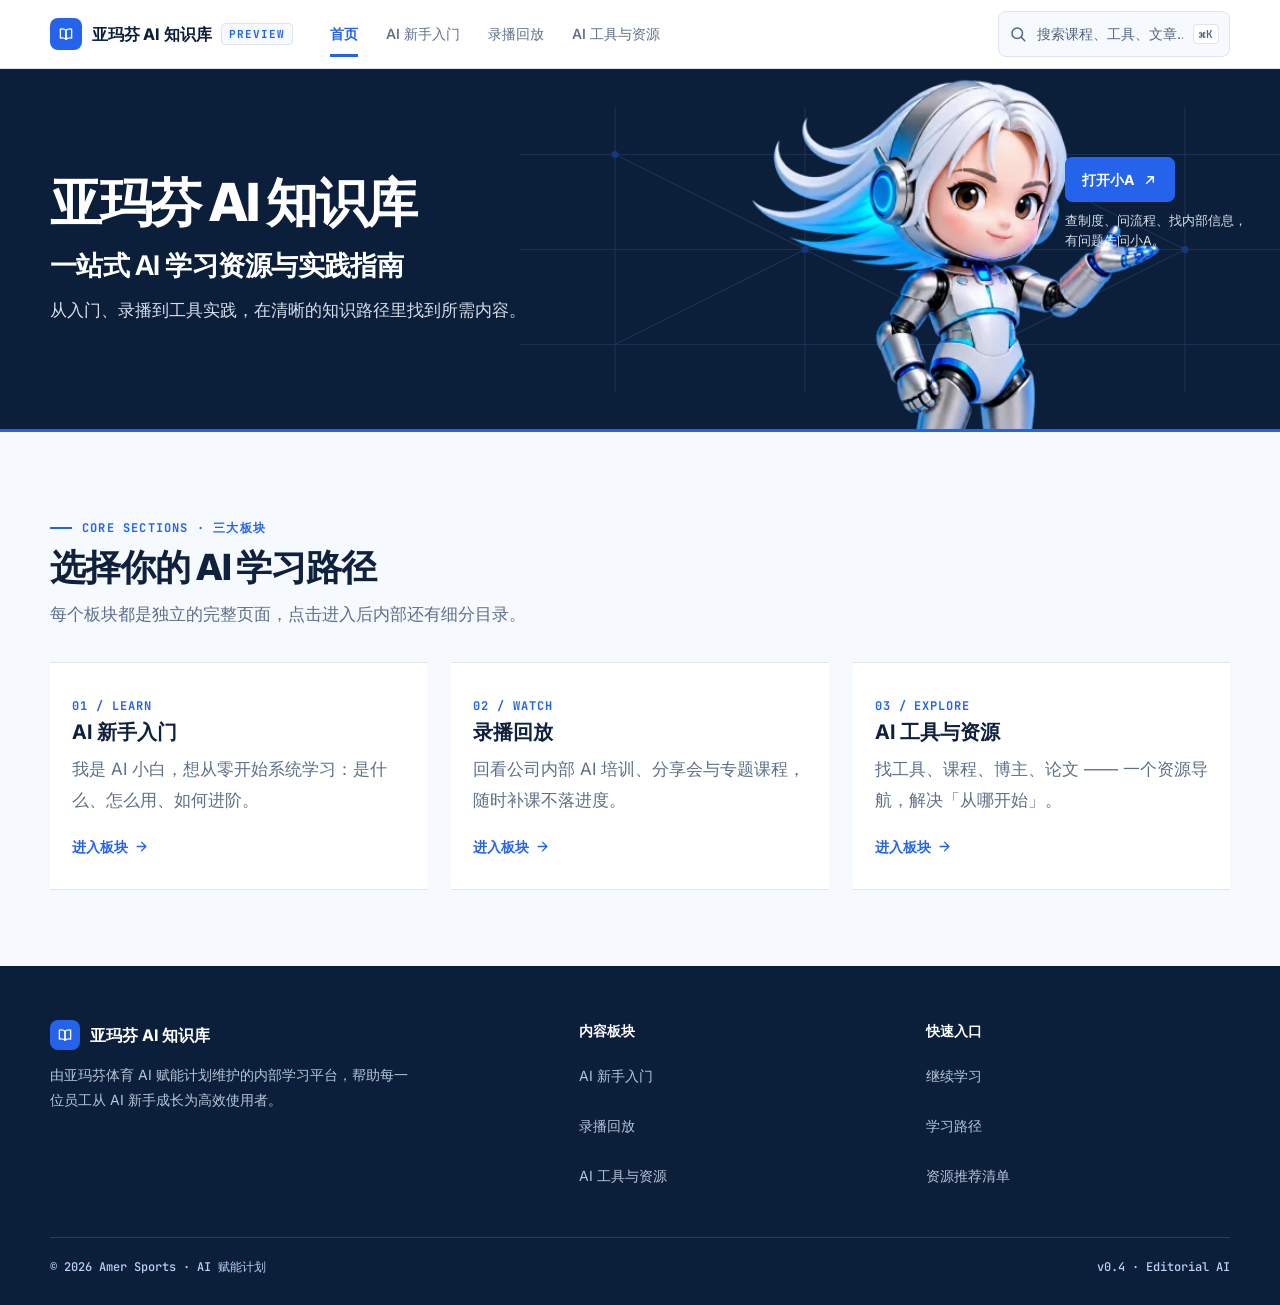
==== commit fe643069: "chore: setup GitHub Pages collaboration and branch governance" ====
--- a/site/knowledge-base/index.html
+++ b/site/knowledge-base/index.html
@@ -48,6 +48,7 @@
     <div class="bh-left reveal">
       <h1>亚玛芬 AI 知识库</h1>
       <p class="bh-subtitle">一站式 AI 学习资源与实践指南</p>
+      <p>从入门、录播到工具实践，在清晰的知识路径里找到所需内容。</p>
     </div>
     <div class="hero-mascot reveal">
       <div class="hero-xiaoa-entry">
@@ -69,32 +70,27 @@
       <div>
         <div class="tag">CORE SECTIONS · 三大板块</div>
         <h2>选择你的 AI 学习路径</h2>
+        <p class="desc">每个板块都是独立的完整页面，点击进入后内部还有细分目录。</p>
       </div>
     </div>
     <div class="entry-row">
       <a class="entry-card" href="learn.html">
-        <span class="ec-top">
-          <span class="ec-num">01 / LEARN</span>
-          <span class="ec-icon"><svg data-entry-icon="learn" aria-hidden="true" viewBox="0 0 24 24" fill="none" stroke-width="1.8" stroke-linecap="round" stroke-linejoin="round"><path d="M4.5 5.5c3.1-.8 5.6-.2 7.5 1.5v12c-1.9-1.7-4.4-2.3-7.5-1.5z"/><path d="M19.5 5.5c-3.1-.8-5.6-.2-7.5 1.5v12c1.9-1.7 4.4-2.3 7.5-1.5z"/></svg></span></span>
+        <span class="ec-num">01 / LEARN</span>
         <h3>AI 新手入门</h3>
         <p>我是 AI 小白，想从零开始系统学习：是什么、怎么用、如何进阶。</p>
-        <span class="ec-link">进入板块<svg aria-hidden="true" viewBox="0 0 24 24" fill="none" stroke-width="2.2" stroke-linecap="round" stroke-linejoin="round"><path d="M5 12h14M12 5l7 7-7 7"/></svg></span>
+        <span class="ec-link">进入板块<svg viewBox="0 0 24 24" fill="none" stroke-width="2.2" stroke-linecap="round" stroke-linejoin="round"><path d="M5 12h14M12 5l7 7-7 7"/></svg></span>
       </a>
       <a class="entry-card" href="video.html">
-        <span class="ec-top">
-          <span class="ec-num">02 / WATCH</span>
-          <span class="ec-icon"><svg data-entry-icon="watch" aria-hidden="true" viewBox="0 0 24 24" fill="none" stroke-width="1.8" stroke-linecap="round" stroke-linejoin="round"><rect x="3.5" y="4.5" width="17" height="13" rx="1"/><path d="m10 8 5 3-5 3zM8 20h8"/></svg></span></span>
+        <span class="ec-num">02 / WATCH</span>
         <h3>录播回放</h3>
         <p>回看公司内部 AI 培训、分享会与专题课程，随时补课不落进度。</p>
-        <span class="ec-link">进入板块<svg aria-hidden="true" viewBox="0 0 24 24" fill="none" stroke-width="2.2" stroke-linecap="round" stroke-linejoin="round"><path d="M5 12h14M12 5l7 7-7 7"/></svg></span>
+        <span class="ec-link">进入板块<svg viewBox="0 0 24 24" fill="none" stroke-width="2.2" stroke-linecap="round" stroke-linejoin="round"><path d="M5 12h14M12 5l7 7-7 7"/></svg></span>
       </a>
       <a class="entry-card" href="resources.html">
-        <span class="ec-top">
-          <span class="ec-num">03 / EXPLORE</span>
-          <span class="ec-icon"><svg data-entry-icon="resources" aria-hidden="true" viewBox="0 0 24 24" fill="none" stroke-width="1.8" stroke-linejoin="round"><rect x="3.5" y="3.5" width="7" height="7"/><rect x="13.5" y="3.5" width="7" height="7"/><rect x="3.5" y="13.5" width="7" height="7"/><rect x="13.5" y="13.5" width="7" height="7"/></svg></span></span>
+        <span class="ec-num">03 / EXPLORE</span>
         <h3>AI 工具与资源</h3>
         <p>找工具、课程、博主、论文 —— 一个资源导航，解决「从哪开始」。</p>
-        <span class="ec-link">进入板块<svg aria-hidden="true" viewBox="0 0 24 24" fill="none" stroke-width="2.2" stroke-linecap="round" stroke-linejoin="round"><path d="M5 12h14M12 5l7 7-7 7"/></svg></span>
+        <span class="ec-link">进入板块<svg viewBox="0 0 24 24" fill="none" stroke-width="2.2" stroke-linecap="round" stroke-linejoin="round"><path d="M5 12h14M12 5l7 7-7 7"/></svg></span>
       </a>
     </div>
   </div>
@@ -110,7 +106,7 @@
           <span class="logo"><svg data-brand-icon="knowledge-book" aria-hidden="true" viewBox="0 0 24 24" fill="none" stroke-width="1.8" stroke-linecap="round" stroke-linejoin="round"><path d="M4.5 5.5c3.1-.8 5.6-.2 7.5 1.5v12c-1.9-1.7-4.4-2.3-7.5-1.5z"/><path d="M19.5 5.5c-3.1-.8-5.6-.2-7.5 1.5v12c1.9-1.7 4.4-2.3 7.5-1.5z"/></svg></span>
           亚玛芬 AI 知识库
         </div>
-        <p class="f-desc">由 Amersports AI Community 维护的内部学习平台，帮助每一位员工从 AI 新手成长为高效使用者。</p>
+        <p class="f-desc">由亚玛芬体育 AI 赋能计划维护的内部学习平台，帮助每一位员工从 AI 新手成长为高效使用者。</p>
       </div>
       <div>
         <h2 class="footer-heading">内容板块</h2>
--- a/site/knowledge-base/style.css
+++ b/site/knowledge-base/style.css
@@ -141,25 +141,19 @@
 
 /* Quiet editorial units */
 .entry-row,.sub-grid,.video-grid,.gate-home-grid{display:grid;gap:24px}
-.entry-row{grid-auto-rows:1fr}
 .entry-row,.sub-grid,.video-grid{grid-template-columns:repeat(3,minmax(0,1fr))}
 .gate-home-grid{grid-template-columns:repeat(2,minmax(0,1fr));margin-top:8px}
 .entry-card,.sub-card,.video-card,.res-entry,.gate-home-card{--accent:var(--blue)!important;position:relative;min-width:0;border:solid var(--line);border-width:1px 0;border-radius:0;background:var(--white);box-shadow:none;color:var(--ink);transition:border-color 160ms ease,background-color 160ms ease}
 .entry-card::before,.sub-card::before{content:none}
 .entry-card:hover,.sub-card:hover,.video-card:hover,.res-entry:hover,.gate-home-card:hover{border-color:var(--blue);background:var(--blue-soft);box-shadow:none;transform:none}
-.entry-card{padding:30px 26px 32px;display:flex;flex-direction:column}
-.entry-card:focus-visible{outline:3px solid var(--blue);outline-offset:3px}
+.entry-card{padding:26px 22px 28px;display:block}
 .entry-card .ec-top,.sub-card .sc-top{margin-bottom:22px;display:flex;align-items:center;justify-content:space-between;gap:16px}
 .entry-card .ec-num,.sub-card .sc-num{color:var(--blue);font:700 12px/1.5 var(--font-mono);letter-spacing:.08em}
-.entry-card .ec-num{order:2}
-.entry-card .ec-icon{width:72px;height:72px;border:0;border-radius:0;display:grid;place-items:center;flex:none;background:var(--blue);color:var(--white)}
-.entry-card .ec-icon svg{width:36px;height:36px;stroke:currentColor}
-.sub-card .sc-icon,.gate-home-card .gh-icon{width:44px;height:44px;border:1px solid var(--line);border-radius:8px;display:grid;place-items:center;flex:none;background:var(--white);color:var(--blue)}
-.sub-card .sc-icon svg,.gate-home-card .gh-icon svg{width:21px;height:21px;stroke:currentColor}
-.entry-card h3{margin-bottom:10px;font-size:28px;font-weight:800;line-height:1.3}
-.entry-card p{min-height:0;margin-bottom:0;color:var(--muted);font-size:17px;font-weight:400;line-height:1.75}
+.entry-card .ec-icon,.sub-card .sc-icon,.gate-home-card .gh-icon{width:44px;height:44px;border:1px solid var(--line);border-radius:8px;display:grid;place-items:center;flex:none;background:var(--white);color:var(--blue)}
+.entry-card .ec-icon svg,.sub-card .sc-icon svg,.gate-home-card .gh-icon svg{width:21px;height:21px;stroke:currentColor}
+.entry-card h3{margin-bottom:8px;font-size:20px;line-height:1.35}
+.entry-card p{min-height:0;margin-bottom:0;color:var(--muted);font-size:17px;line-height:1.8}
 .entry-card .ec-link,.sub-card .sc-link,.re-foot,.gate-home-card .gh-go{margin-top:18px;display:inline-flex;align-items:center;gap:6px;color:var(--blue);font-size:14px;font-weight:700}
-.entry-card .ec-link{margin-top:auto;padding-top:24px;align-self:flex-start}
 .entry-card .ec-link svg,.sub-card .sc-link svg,.re-foot svg,.gate-home-card .gh-go svg{width:15px;height:15px;stroke:currentColor;transition:transform 160ms ease}
 .entry-card:hover .ec-link,.res-entry:hover .re-foot{gap:6px}
 .entry-card:hover .ec-link svg,.sub-card:hover .sc-link svg,.res-entry:hover .re-foot svg,.gate-home-card:hover .gh-go svg{transform:translateX(3px)}
@@ -529,40 +523,20 @@
 
 /* Homepage WorkBuddy-style Xiao A composition */
 .home-hero .container{min-height:360px;padding-block:0;grid-template-columns:minmax(0,1fr) minmax(340px,440px);align-items:center;gap:clamp(40px,5vw,72px)}
-.home-hero .bh-left{grid-column:1;grid-row:1;width:calc(100% - 28px)}
+.home-hero .bh-left{grid-column:1;grid-row:1}
 .home-hero .hero-mascot{position:relative;right:auto;bottom:auto;grid-column:2;grid-row:1;width:100%;max-width:440px;height:360px;max-height:none;margin:0;overflow:visible;justify-self:end;align-self:end;animation:none!important;transform:none;opacity:1}
 .home-hero .hero-xiaoa-entry{position:absolute;top:88px;right:-25px;z-index:5;width:190px;pointer-events:auto}
 .home-hero .hero-xiaoa-entry p{margin:9px 0 0;color:var(--on-navy);font-size:12.5px;line-height:1.6}
 .home-hero .hero-mascot picture{position:absolute;inset:0;display:block;overflow:visible}
-.home-hero .hero-mascot img{position:absolute;right:80px;bottom:-165px;width:auto;height:520px;max-width:none;max-height:none;object-fit:contain;object-position:center bottom}
-
-/* Beginner Hero: keep the reading mascot complete and the learning controls grouped. */
-.learn-hero{overflow:visible}
-.learn-hero .container{grid-template-columns:minmax(0,1fr) 300px;column-gap:32px;overflow:visible}
-.learn-hero .bh-left>p:first-of-type{max-width:none;font-size:17px}
-.learn-hero .hero-mascot,.learn-hero .hero-mascot picture{width:300px;height:300px;max-width:none;max-height:none;overflow:visible}
-.learn-hero .hero-mascot img{width:100%;height:100%;max-width:none;max-height:none;object-fit:contain;object-position:center bottom}
-.learn-hero-actions{margin-top:18px;display:flex;align-items:flex-start;gap:12px}
-.learn-hero-actions .lesson-primary-action,.learn-hero-actions .learning-session-summary{margin:0}
-
-@media(min-width:1236px){
-  .learn-hero .bh-left>p:first-of-type{white-space:nowrap}
-}
-
-@media(max-width:1080px){
-  .learn-hero .container{grid-template-columns:minmax(0,1fr) 250px;column-gap:28px}
-  .learn-hero .hero-mascot,.learn-hero .hero-mascot picture{width:250px;height:250px}
-}
+.home-hero .hero-mascot img{position:absolute;right:48px;bottom:-165px;width:auto;height:520px;max-width:none;max-height:none;object-fit:contain;object-position:center bottom}
 
 @media(max-width:820px){
   .home-hero .container{min-height:0;padding-block:46px 0;grid-template-columns:1fr;align-items:start;gap:24px}
-  .home-hero .bh-left{grid-column:1;grid-row:1;width:100%}
+  .home-hero .bh-left{grid-column:1;grid-row:1}
   .home-hero .hero-mascot{grid-column:1;grid-row:2;width:340px;max-width:100%;height:280px;max-height:none;margin:0;justify-self:end;align-self:end}
   .home-hero .hero-xiaoa-entry{top:84px;right:0;width:115px;display:flex;align-items:flex-end;flex-direction:column}
   .home-hero .hero-xiaoa-entry p{width:115px;margin-top:46px}
-  .home-hero .hero-mascot img{right:76px;bottom:-110px;width:auto;height:390px;max-width:none;max-height:none}
-  .learn-hero .container{grid-template-columns:1fr;gap:28px}
-  .learn-hero .hero-mascot,.learn-hero .hero-mascot picture{width:250px;height:250px;max-width:none;max-height:none;margin-top:0}
+  .home-hero .hero-mascot img{right:28px;bottom:-110px;width:auto;height:390px;max-width:none;max-height:none}
 }
 
 @media(max-width:560px){
@@ -571,11 +545,7 @@
   .home-hero .hero-xiaoa-entry{top:72px;right:-14px;width:102px}
   .home-hero .hero-xiaoa-entry p{width:102px}
   .home-hero .hero-xiaoa-cta{padding-inline:12px}
-  .home-hero .hero-mascot img{right:64px;bottom:-80px;height:330px}
-  .learn-hero .hero-mascot,.learn-hero .hero-mascot picture{width:190px;height:190px}
-  .learn-hero-actions{display:block}
-  .learn-hero-actions .lesson-primary-action,.learn-hero-actions .learning-session-summary{display:flex;width:max-content}
-  .learn-hero-actions .learning-session-summary{margin-top:8px}
+  .home-hero .hero-mascot img{right:16px;bottom:-80px;height:330px}
 }
 
 @media(max-width:390px){
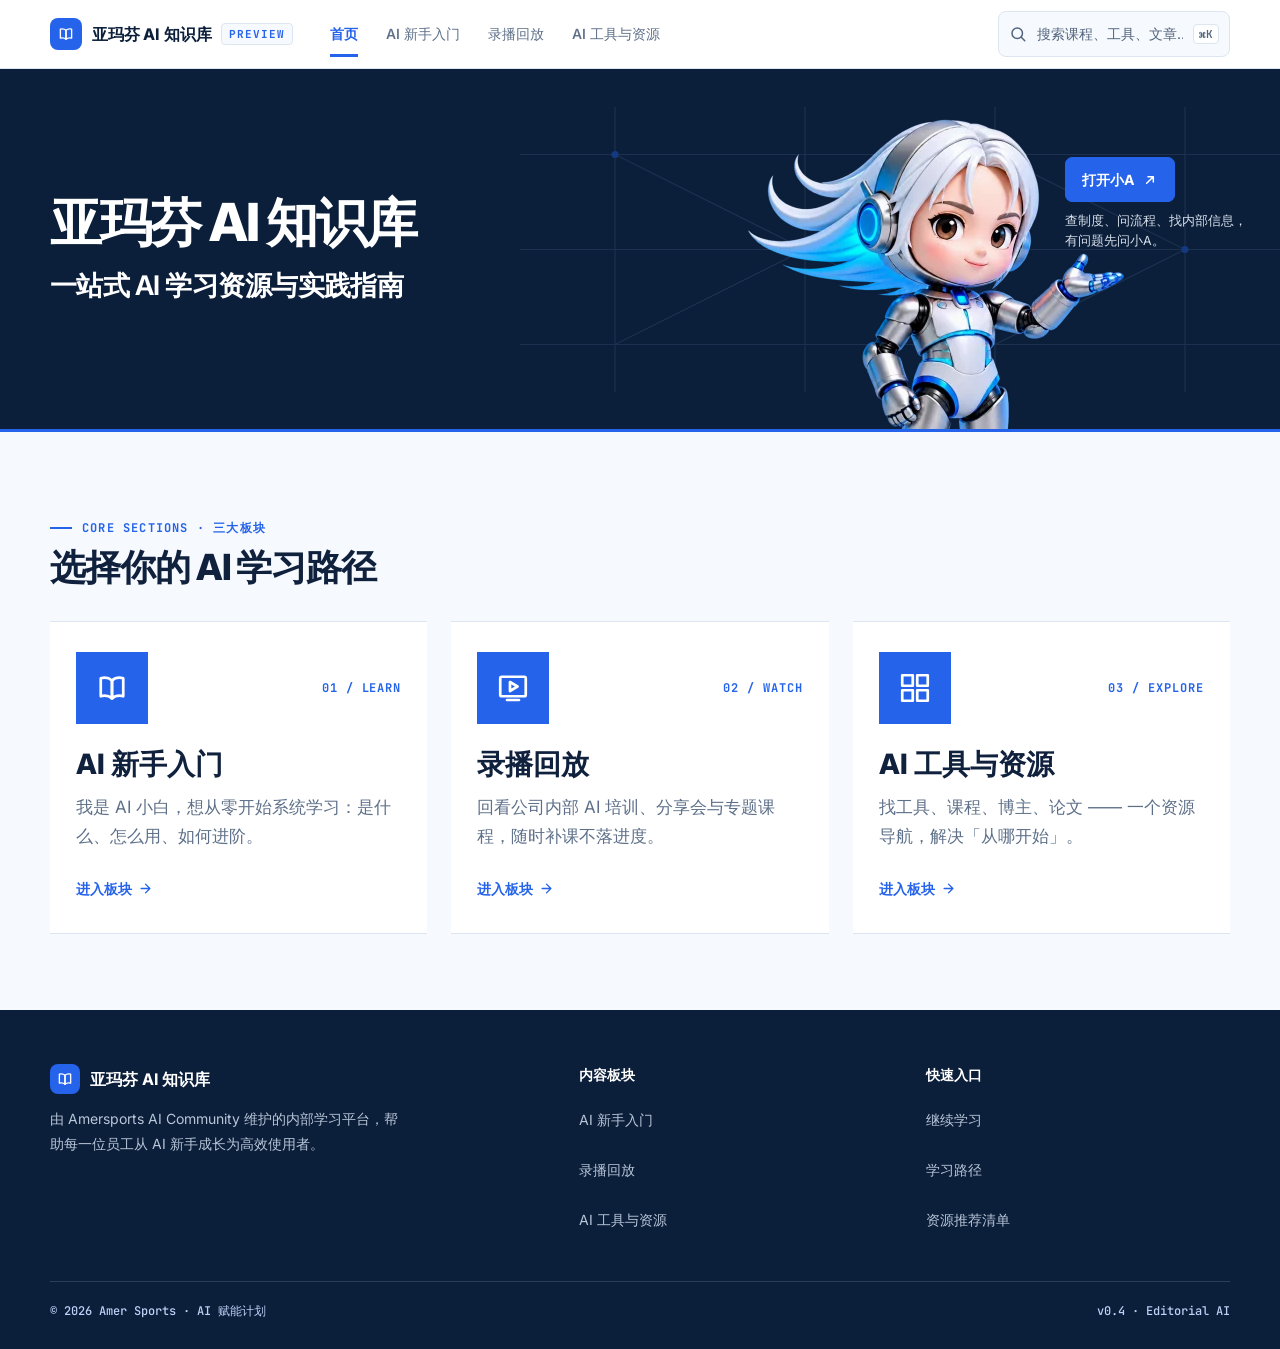
==== commit e044a8ae: "merge: resolve main governance and resource contracts" ====
--- a/site/knowledge-base/index.html
+++ b/site/knowledge-base/index.html
@@ -48,7 +48,6 @@
     <div class="bh-left reveal">
       <h1>亚玛芬 AI 知识库</h1>
       <p class="bh-subtitle">一站式 AI 学习资源与实践指南</p>
-      <p>从入门、录播到工具实践，在清晰的知识路径里找到所需内容。</p>
     </div>
     <div class="hero-mascot reveal">
       <div class="hero-xiaoa-entry">
@@ -70,27 +69,32 @@
       <div>
         <div class="tag">CORE SECTIONS · 三大板块</div>
         <h2>选择你的 AI 学习路径</h2>
-        <p class="desc">每个板块都是独立的完整页面，点击进入后内部还有细分目录。</p>
       </div>
     </div>
     <div class="entry-row">
       <a class="entry-card" href="learn.html">
-        <span class="ec-num">01 / LEARN</span>
+        <span class="ec-top">
+          <span class="ec-num">01 / LEARN</span>
+          <span class="ec-icon"><svg data-entry-icon="learn" aria-hidden="true" viewBox="0 0 24 24" fill="none" stroke-width="1.8" stroke-linecap="round" stroke-linejoin="round"><path d="M4.5 5.5c3.1-.8 5.6-.2 7.5 1.5v12c-1.9-1.7-4.4-2.3-7.5-1.5z"/><path d="M19.5 5.5c-3.1-.8-5.6-.2-7.5 1.5v12c1.9-1.7 4.4-2.3 7.5-1.5z"/></svg></span></span>
         <h3>AI 新手入门</h3>
         <p>我是 AI 小白，想从零开始系统学习：是什么、怎么用、如何进阶。</p>
-        <span class="ec-link">进入板块<svg viewBox="0 0 24 24" fill="none" stroke-width="2.2" stroke-linecap="round" stroke-linejoin="round"><path d="M5 12h14M12 5l7 7-7 7"/></svg></span>
+        <span class="ec-link">进入板块<svg aria-hidden="true" viewBox="0 0 24 24" fill="none" stroke-width="2.2" stroke-linecap="round" stroke-linejoin="round"><path d="M5 12h14M12 5l7 7-7 7"/></svg></span>
       </a>
       <a class="entry-card" href="video.html">
-        <span class="ec-num">02 / WATCH</span>
+        <span class="ec-top">
+          <span class="ec-num">02 / WATCH</span>
+          <span class="ec-icon"><svg data-entry-icon="watch" aria-hidden="true" viewBox="0 0 24 24" fill="none" stroke-width="1.8" stroke-linecap="round" stroke-linejoin="round"><rect x="3.5" y="4.5" width="17" height="13" rx="1"/><path d="m10 8 5 3-5 3zM8 20h8"/></svg></span></span>
         <h3>录播回放</h3>
         <p>回看公司内部 AI 培训、分享会与专题课程，随时补课不落进度。</p>
-        <span class="ec-link">进入板块<svg viewBox="0 0 24 24" fill="none" stroke-width="2.2" stroke-linecap="round" stroke-linejoin="round"><path d="M5 12h14M12 5l7 7-7 7"/></svg></span>
+        <span class="ec-link">进入板块<svg aria-hidden="true" viewBox="0 0 24 24" fill="none" stroke-width="2.2" stroke-linecap="round" stroke-linejoin="round"><path d="M5 12h14M12 5l7 7-7 7"/></svg></span>
       </a>
       <a class="entry-card" href="resources.html">
-        <span class="ec-num">03 / EXPLORE</span>
+        <span class="ec-top">
+          <span class="ec-num">03 / EXPLORE</span>
+          <span class="ec-icon"><svg data-entry-icon="resources" aria-hidden="true" viewBox="0 0 24 24" fill="none" stroke-width="1.8" stroke-linejoin="round"><rect x="3.5" y="3.5" width="7" height="7"/><rect x="13.5" y="3.5" width="7" height="7"/><rect x="3.5" y="13.5" width="7" height="7"/><rect x="13.5" y="13.5" width="7" height="7"/></svg></span></span>
         <h3>AI 工具与资源</h3>
         <p>找工具、课程、博主、论文 —— 一个资源导航，解决「从哪开始」。</p>
-        <span class="ec-link">进入板块<svg viewBox="0 0 24 24" fill="none" stroke-width="2.2" stroke-linecap="round" stroke-linejoin="round"><path d="M5 12h14M12 5l7 7-7 7"/></svg></span>
+        <span class="ec-link">进入板块<svg aria-hidden="true" viewBox="0 0 24 24" fill="none" stroke-width="2.2" stroke-linecap="round" stroke-linejoin="round"><path d="M5 12h14M12 5l7 7-7 7"/></svg></span>
       </a>
     </div>
   </div>
@@ -106,7 +110,7 @@
           <span class="logo"><svg data-brand-icon="knowledge-book" aria-hidden="true" viewBox="0 0 24 24" fill="none" stroke-width="1.8" stroke-linecap="round" stroke-linejoin="round"><path d="M4.5 5.5c3.1-.8 5.6-.2 7.5 1.5v12c-1.9-1.7-4.4-2.3-7.5-1.5z"/><path d="M19.5 5.5c-3.1-.8-5.6-.2-7.5 1.5v12c1.9-1.7 4.4-2.3 7.5-1.5z"/></svg></span>
           亚玛芬 AI 知识库
         </div>
-        <p class="f-desc">由亚玛芬体育 AI 赋能计划维护的内部学习平台，帮助每一位员工从 AI 新手成长为高效使用者。</p>
+        <p class="f-desc">由 Amersports AI Community 维护的内部学习平台，帮助每一位员工从 AI 新手成长为高效使用者。</p>
       </div>
       <div>
         <h2 class="footer-heading">内容板块</h2>
--- a/site/knowledge-base/style.css
+++ b/site/knowledge-base/style.css
@@ -132,6 +132,7 @@
 .section-head .tag{margin-bottom:9px;color:var(--blue)}
 .section-head h2{margin-bottom:0;color:var(--ink);font-size:clamp(28px,3vw,36px);font-weight:800;letter-spacing:-.03em;line-height:1.2}
 .section-head .desc{max-width:680px;margin:10px 0 0;color:var(--muted);font-size:17px;line-height:1.8}
+.learning-intro .desc{max-width:none;white-space:nowrap}
 .section-more{min-height:44px;display:inline-flex;align-items:center;gap:7px;flex:none;color:var(--blue);font-size:14px;font-weight:700}
 .section-more svg{width:16px;height:16px;stroke:currentColor;transition:transform 160ms ease}
 .section-more:hover svg{transform:translateX(3px)}
@@ -141,19 +142,26 @@
 
 /* Quiet editorial units */
 .entry-row,.sub-grid,.video-grid,.gate-home-grid{display:grid;gap:24px}
+.entry-row{grid-auto-rows:1fr}
 .entry-row,.sub-grid,.video-grid{grid-template-columns:repeat(3,minmax(0,1fr))}
+.replay-grid{grid-template-columns:repeat(2,minmax(0,1fr))}
+.featured-course-grid{grid-template-columns:minmax(0,420px)}
 .gate-home-grid{grid-template-columns:repeat(2,minmax(0,1fr));margin-top:8px}
 .entry-card,.sub-card,.video-card,.res-entry,.gate-home-card{--accent:var(--blue)!important;position:relative;min-width:0;border:solid var(--line);border-width:1px 0;border-radius:0;background:var(--white);box-shadow:none;color:var(--ink);transition:border-color 160ms ease,background-color 160ms ease}
 .entry-card::before,.sub-card::before{content:none}
 .entry-card:hover,.sub-card:hover,.video-card:hover,.res-entry:hover,.gate-home-card:hover{border-color:var(--blue);background:var(--blue-soft);box-shadow:none;transform:none}
-.entry-card{padding:26px 22px 28px;display:block}
+.entry-card{padding:30px 26px 32px;display:flex;flex-direction:column}
 .entry-card .ec-top,.sub-card .sc-top{margin-bottom:22px;display:flex;align-items:center;justify-content:space-between;gap:16px}
 .entry-card .ec-num,.sub-card .sc-num{color:var(--blue);font:700 12px/1.5 var(--font-mono);letter-spacing:.08em}
-.entry-card .ec-icon,.sub-card .sc-icon,.gate-home-card .gh-icon{width:44px;height:44px;border:1px solid var(--line);border-radius:8px;display:grid;place-items:center;flex:none;background:var(--white);color:var(--blue)}
-.entry-card .ec-icon svg,.sub-card .sc-icon svg,.gate-home-card .gh-icon svg{width:21px;height:21px;stroke:currentColor}
-.entry-card h3{margin-bottom:8px;font-size:20px;line-height:1.35}
-.entry-card p{min-height:0;margin-bottom:0;color:var(--muted);font-size:17px;line-height:1.8}
+.entry-card .ec-num{order:2}
+.entry-card .ec-icon{width:72px;height:72px;border:0;border-radius:0;display:grid;place-items:center;flex:none;background:var(--blue);color:var(--white)}
+.entry-card .ec-icon svg{width:36px;height:36px;stroke:currentColor}
+.sub-card .sc-icon,.gate-home-card .gh-icon{width:44px;height:44px;border:1px solid var(--line);border-radius:8px;display:grid;place-items:center;flex:none;background:var(--white);color:var(--blue)}
+.sub-card .sc-icon svg,.gate-home-card .gh-icon svg{width:21px;height:21px;stroke:currentColor}
+.entry-card h3{margin-bottom:10px;font-size:28px;font-weight:800;line-height:1.3}
+.entry-card p{min-height:0;margin-bottom:0;color:var(--muted);font-size:17px;font-weight:400;line-height:1.75}
 .entry-card .ec-link,.sub-card .sc-link,.re-foot,.gate-home-card .gh-go{margin-top:18px;display:inline-flex;align-items:center;gap:6px;color:var(--blue);font-size:14px;font-weight:700}
+.entry-card .ec-link{margin-top:auto;padding-top:24px;align-self:flex-start}
 .entry-card .ec-link svg,.sub-card .sc-link svg,.re-foot svg,.gate-home-card .gh-go svg{width:15px;height:15px;stroke:currentColor;transition:transform 160ms ease}
 .entry-card:hover .ec-link,.res-entry:hover .re-foot{gap:6px}
 .entry-card:hover .ec-link svg,.sub-card:hover .sc-link svg,.res-entry:hover .re-foot svg,.gate-home-card:hover .gh-go svg{transform:translateX(3px)}
@@ -193,8 +201,12 @@
 .thumb-stars{background-color:var(--navy-2);background-image:url("data:image/svg+xml,%3Csvg xmlns='http://www.w3.org/2000/svg' width='480' height='270' viewBox='0 0 480 270'%3E%3Cg fill='none' stroke='%234C6B94' stroke-width='1'%3E%3Cpath d='M52 70L142 42L222 112L326 58L430 124M68 218L176 158L282 222L390 174M142 42L176 158M222 112L282 222M326 58L390 174'/%3E%3C/g%3E%3Cg fill='%232563EB'%3E%3Ccircle cx='52' cy='70' r='3'/%3E%3Ccircle cx='142' cy='42' r='5'/%3E%3Ccircle cx='222' cy='112' r='3'/%3E%3Ccircle cx='326' cy='58' r='4'/%3E%3Ccircle cx='430' cy='124' r='3'/%3E%3Ccircle cx='68' cy='218' r='4'/%3E%3Ccircle cx='176' cy='158' r='3'/%3E%3Ccircle cx='282' cy='222' r='4'/%3E%3Ccircle cx='390' cy='174' r='3'/%3E%3C/g%3E%3C/svg%3E")}
 .thumb-aurora{background-color:#0F3262;background-image:url("data:image/svg+xml,%3Csvg xmlns='http://www.w3.org/2000/svg' width='480' height='270' viewBox='0 0 480 270'%3E%3Cg fill='none' stroke='%236F8DB5' stroke-width='1'%3E%3Cpath d='M-30 218C74 110 164 104 254 174S424 230 520 112'/%3E%3Cpath d='M-36 176C72 72 166 68 258 136S426 192 520 74'/%3E%3Cpath d='M-42 134C70 34 168 30 262 98S430 154 520 36'/%3E%3C/g%3E%3Cg fill='%23FFFFFF'%3E%3Ccircle cx='82' cy='105' r='3'/%3E%3Ccircle cx='254' cy='174' r='3'/%3E%3Ccircle cx='398' cy='176' r='3'/%3E%3C/g%3E%3C/svg%3E")}
 .video-thumb::before,body .sk-vcard .sk-thumb::before{content:none;background-image:none}
+.video-thumb::after{content:"";position:absolute;inset:10px;z-index:1;border:1px solid rgba(255,255,255,.16);pointer-events:none}
+.cover-signal{position:absolute;left:16px;bottom:16px;z-index:2;display:flex;align-items:flex-end;gap:9px;color:rgba(255,255,255,.9)}
+.cover-signal strong{font:800 48px/.85 var(--font-mono);letter-spacing:-.08em}
+.cover-signal small{padding-bottom:2px;color:#BFD1F7;font:700 10px/1.2 var(--font-mono);letter-spacing:.12em}
 .video-thumb .vg-bg{display:none;background:transparent}
-.video-thumb .play,body .sk-vcard .sk-thumb .play{position:relative;z-index:2;width:48px;height:48px;display:grid;place-items:center;border:1px solid rgba(255,255,255,.7);border-radius:50%;background:var(--white);box-shadow:none;transition:background-color 160ms ease}
+.video-thumb .play,body .sk-vcard .sk-thumb .play{position:relative;z-index:3;width:56px;height:56px;display:grid;place-items:center;border:1px solid rgba(255,255,255,.82);border-radius:50%;background:var(--white);box-shadow:0 0 0 8px rgba(255,255,255,.08);transition:background-color 160ms ease}
 .video-thumb .play svg,body .sk-vcard .sk-thumb .play svg{width:18px;height:18px;margin-left:3px;fill:var(--navy)}
 .video-card:hover .play{background:var(--blue-soft);transform:none}
 .video-thumb .v-badge,.video-thumb .v-dur,.rv-badge-demo,.rv-dur-txt{position:absolute;z-index:2;min-height:26px;padding:4px 8px;display:inline-flex;align-items:center;border:1px solid rgba(255,255,255,.3);border-radius:4px;background:var(--navy-2);color:var(--white);font:650 11px/1.4 var(--font-mono)}
@@ -262,8 +274,8 @@
 .placeholder-note p,body .lp-tip p,body .pg-hint p{margin-bottom:0;color:var(--muted);font-size:14px;line-height:1.7}
 
 /* Knowledge content and prompt components */
-body .rt-sec h3,body .lp-sub,.xa-section-title,.xa-vs h3{position:relative;padding-left:14px;color:var(--ink);font-size:17px;font-weight:780}
-body .rt-sec h3::before,body .lp-sub::before,.xa-section-title::before,.xa-vs h3::before{content:"";position:absolute;left:0;width:3px;height:18px;border-radius:0;background:var(--blue)}
+body .rt-sec h3,body .lp-sub,.xa-section-title{position:relative;padding-left:14px;color:var(--ink);font-size:17px;font-weight:780}
+body .rt-sec h3::before,body .lp-sub::before,.xa-section-title::before{content:"";position:absolute;left:0;width:3px;height:18px;border-radius:0;background:var(--blue)}
 body .rt-sec p,body .rt-ul li,body .lp-lead{color:var(--muted);font-size:17px;line-height:1.8}
 body .lp-tl-item p,body .lp-step-panel p,body .lp-term .tr,body .kb-step p,body .tl-body p{color:var(--muted);font-size:17px;line-height:1.8}
 body .lp-guide .g-pick,body .lp-note,body .lp-noresult,body .qz-exp,body .qz-result p,body .kb-era .ke-key{font-size:14px;line-height:1.7}
@@ -274,8 +286,8 @@
 body .rt-table:focus-visible{outline:3px solid var(--blue);outline-offset:3px}
 body .rt-table>tbody{display:table;width:max(100%,620px);border-collapse:collapse;table-layout:auto}
 .xa-vs table{width:100%;border-collapse:collapse;font-size:14px}
-body .rt-table th,.xa-vs th{padding:10px 12px;border-bottom:2px solid var(--line);color:var(--muted);font:650 12px/1.5 var(--font-mono);text-align:left}
-body .rt-table td,.xa-vs td{padding:12px;border-bottom:1px solid var(--line);color:var(--muted);vertical-align:top}
+body .rt-table th{padding:10px 12px;border-bottom:2px solid var(--line);color:var(--muted);font:650 12px/1.5 var(--font-mono);text-align:left}
+body .rt-table td{padding:12px;border-bottom:1px solid var(--line);color:var(--muted);vertical-align:top}
 body .kb-quote,body .lp-quote{border:1px solid var(--line);border-left:3px solid var(--blue);border-radius:6px;background:var(--blue-soft);color:var(--muted);font-size:14px}
 body .kb-cards,body .kb-eras,body .lp-cards,body .lp-formula,body .lp-ent-grid{gap:16px}
 body .kb-card,body .kb-term,body .kb-era,body .lp-card,body .lp-ent,body .lp-blog-card,body .lp-quiz,body .lp-guide,body .lp-term,body .lp-step-panel,body .lp-fig,body .ls-card,body .sk-vcard{border:solid var(--line);border-width:1px 0;border-radius:0;background:var(--white);box-shadow:none}
@@ -377,11 +389,14 @@
 body .xa-hero h3{margin-bottom:12px;font-size:clamp(28px,3.2vw,38px);line-height:1.2}
 body .xa-hero p{max-width:580px;margin-bottom:22px;color:var(--on-navy);font-size:17px;line-height:1.8}
 body .xa-hero .xh-note{max-width:500px;margin:0 0 18px;color:var(--on-navy);font-size:15px;line-height:1.7}
-body .xa-hero .xh-side{position:relative;z-index:2;padding:18px 20px;border:1px solid rgba(255,255,255,.2);border-radius:7px;background:var(--navy-2);backdrop-filter:none}
+body .xa-hero .xh-side{position:relative;z-index:2;padding:18px 20px;border:1px solid rgba(76,107,148,.72);border-radius:7px;background:rgba(18,49,91,.72);backdrop-filter:none}
 body .xa-hero .xh-side h4{margin-bottom:10px;color:var(--white);font-size:14px}
 body .xa-hero .xh-side h4::before{background:var(--blue)}
-body .xa-hero .xh-side li{padding:7px 0;border-bottom:1px solid rgba(255,255,255,.14);color:var(--on-navy);font-size:14px}
-body .xa-hero .xh-side li b{color:var(--white)}
+body .xa-hero .xh-side ul{margin:0;padding:0;list-style:none;counter-reset:capability}
+body .xa-hero .xh-side li{counter-increment:capability;position:relative;display:flex;align-items:baseline;gap:12px;padding:11px 0 11px 23px;border:0;border-bottom:1px solid rgba(89,126,173,.32);color:var(--on-navy);font-size:14px;line-height:1.55}
+body .xa-hero .xh-side li:last-child{border-bottom:0;padding-bottom:4px}
+body .xa-hero .xh-side li::before{content:"";position:absolute;left:1px;top:18px;width:7px;height:7px;border:2px solid var(--blue);border-radius:50%;background:var(--navy-2)}
+body .xa-hero .xh-side li b{min-width:76px;color:var(--white);font-size:14px}
 .xa-section-title{margin:0 0 18px}
 .xa-section-title small{margin-left:6px;color:var(--quiet);font-size:14px;font-weight:500}
 .xa-qa-grid{margin-bottom:38px;display:grid;grid-template-columns:repeat(2,minmax(0,1fr));gap:0 24px}
@@ -397,9 +412,6 @@
 .xa-qa .qa-go{margin-left:auto;color:var(--blue);transition:transform 160ms ease}
 .xa-qa:hover .qa-go{transform:translateX(3px)}
 .xa-qa .qa-go svg{width:15px;height:15px;stroke:currentColor}
-.xa-vs{padding:24px 0;overflow-x:auto;border:solid var(--line);border-width:1px 0;border-radius:0;background:var(--white);box-shadow:none}
-.xa-vs h3{margin-bottom:14px}
-
 /* AI gate links */
 .gate-home-card{min-height:84px;padding:18px 16px;display:flex;align-items:center;gap:14px}
 .gate-home-card .gh-icon{font-family:var(--font-mono);font-weight:750}
@@ -466,7 +478,7 @@
   .hero-mascot{position:relative;right:auto;bottom:auto;grid-column:1;grid-row:auto;width:132px;height:150px;max-height:150px;margin-top:16px;justify-self:start;align-self:start;transform:none;opacity:1}.hero-mascot img{max-height:150px}.bh-mascot{position:static;width:132px;max-height:150px;justify-self:start;align-self:auto;transform:none;opacity:1}.bh-meta{grid-column:auto;width:100%}
   .video-hero .hero-mascot,.resources-hero .hero-mascot{width:210px;height:210px;max-height:210px;margin-top:0}.video-hero .hero-mascot img,.resources-hero .hero-mascot img{max-height:210px}
   .learn-hero .bh-left,.learn-hero .hero-mascot,.learn-hero .bh-meta,.video-hero .bh-left,.video-hero .hero-mascot,.video-hero .bh-meta{grid-column:1;grid-row:auto}.learn-hero .bh-meta,.video-hero .bh-meta{justify-self:stretch}
-  .section-head{align-items:flex-start;flex-direction:column}.sub-grid,.video-grid,.gate-home-grid,.xa-qa-grid{grid-template-columns:1fr}.footer-grid{grid-template-columns:1.4fr 1fr}
+  .section-head{align-items:flex-start;flex-direction:column}.learning-intro .desc{white-space:normal}.sub-grid,.video-grid,.gate-home-grid,.xa-qa-grid{grid-template-columns:1fr}.footer-grid{grid-template-columns:1.4fr 1fr}
   body .xa-hero{grid-template-columns:1fr;gap:24px}body .lp-anchor{top:64px}
   body .lp-anchor-inner,body .lp-shell{width:min(100% - 32px,var(--content))}body .lp-shell{flex-direction:column;gap:20px}
   body .lp-side,body .lp-side.collapsed{position:static;width:100%!important}
@@ -507,8 +519,7 @@
   .resource-directory .re-preview .p-row{padding-inline:10px}
   .resource-directory .re-preview .p-row + .p-row{border-top:1px solid var(--line);border-left:0}
   .detail-body{padding-block:40px 54px}.dc-head{padding-inline:16px}.dc-body{padding:18px 16px}
-  .xa-prompt-card{padding-inline:16px}.xa-prompt-card .xp-deco{width:100%}body .xa-hero{padding:24px 18px}body .xa-hero .xh-note{margin-bottom:16px;font-size:15px;line-height:1.65}.xa-vs{margin-inline:-16px;padding-inline:16px}
-  .xa-vs table{min-width:620px}.footer{padding-top:44px}.footer-grid{grid-template-columns:1fr;gap:26px}.footer-bottom{flex-direction:column}
+  .xa-prompt-card{padding-inline:16px}.xa-prompt-card .xp-deco{width:100%}body .xa-hero{padding:24px 18px}body .xa-hero .xh-note{margin-bottom:16px;font-size:15px;line-height:1.65}body .xa-hero .xh-side{padding:18px 16px 14px}body .xa-hero .xh-side h4{font-size:14px}body .xa-hero .xh-side li{font-size:14px;gap:10px}body .xa-hero .xh-side li b{min-width:72px;font-size:14px}.footer{padding-top:44px}.footer-grid{grid-template-columns:1fr;gap:26px}.footer-bottom{flex-direction:column}
   body .lp-anchor-inner,body .lp-shell{width:min(100% - 32px,var(--content))}body .lp-shell{padding-inline:0}body .lp-quiz{padding:20px 16px}
   body .lp-code{padding:64px 16px 18px;overflow-x:auto}body .lp-stats{flex-wrap:wrap}body .lp-stats .st{min-width:50%}body .lp-stats .st:nth-child(odd){border-left:0}body .lp-stats .st:nth-child(n+3){border-top:1px solid var(--line)}
   body .mod-item{align-items:flex-start;padding-inline:10px}body .mod-go{width:auto;min-width:44px;min-height:44px;padding-inline:8px;overflow:visible;white-space:nowrap}
@@ -523,20 +534,50 @@
 
 /* Homepage WorkBuddy-style Xiao A composition */
 .home-hero .container{min-height:360px;padding-block:0;grid-template-columns:minmax(0,1fr) minmax(340px,440px);align-items:center;gap:clamp(40px,5vw,72px)}
-.home-hero .bh-left{grid-column:1;grid-row:1}
+.home-hero .bh-left{grid-column:1;grid-row:1;justify-self:start}
 .home-hero .hero-mascot{position:relative;right:auto;bottom:auto;grid-column:2;grid-row:1;width:100%;max-width:440px;height:360px;max-height:none;margin:0;overflow:visible;justify-self:end;align-self:end;animation:none!important;transform:none;opacity:1}
 .home-hero .hero-xiaoa-entry{position:absolute;top:88px;right:-25px;z-index:5;width:190px;pointer-events:auto}
 .home-hero .hero-xiaoa-entry p{margin:9px 0 0;color:var(--on-navy);font-size:12.5px;line-height:1.6}
 .home-hero .hero-mascot picture{position:absolute;inset:0;display:block;overflow:visible}
-.home-hero .hero-mascot img{position:absolute;right:48px;bottom:-165px;width:auto;height:520px;max-width:none;max-height:none;object-fit:contain;object-position:center bottom}
+.home-hero .hero-mascot img{position:absolute;right:85px;bottom:-165px;width:400px;height:480px;max-width:none;max-height:none;object-fit:contain;object-position:center bottom}
+
+/* Beginner Hero: keep the reading mascot complete and the learning controls grouped. */
+.learn-hero{overflow:visible}
+.learn-hero .container{grid-template-columns:minmax(0,1fr) 300px;column-gap:32px;overflow:visible}
+.learn-hero .bh-left>p:first-of-type{max-width:none;font-size:17px}
+.learn-hero .hero-mascot,.learn-hero .hero-mascot picture{width:300px;height:300px;max-width:none;max-height:none;overflow:visible}
+.learn-hero .hero-mascot img{width:100%;height:100%;max-width:none;max-height:none;object-fit:contain;object-position:center bottom}
+.learn-hero-actions{margin-top:18px;display:flex;align-items:flex-start;gap:12px}
+.learn-hero-actions .lesson-primary-action,.learn-hero-actions .learning-session-summary{margin:0}
+
+@media(min-width:1236px){
+  .learn-hero .bh-left>p:first-of-type{white-space:nowrap}
+}
+
+@media(max-width:1080px){
+  .learn-hero .container{grid-template-columns:minmax(0,1fr) 250px;column-gap:28px}
+  .learn-hero .hero-mascot,.learn-hero .hero-mascot picture{width:250px;height:250px}
+}
+
+/* Video and resource Heroes use the same clear main-visual scale as the learning Hero. */
+.video-hero .hero-mascot,.resources-hero .hero-mascot,
+.video-hero .hero-mascot picture,.resources-hero .hero-mascot picture{width:300px;height:300px;max-width:none;max-height:none;overflow:visible}
+.video-hero .hero-mascot img,.resources-hero .hero-mascot img{width:100%;height:100%;max-width:none;max-height:none;object-fit:contain;object-position:center bottom}
+
+@media(max-width:1080px){
+  .video-hero .hero-mascot,.resources-hero .hero-mascot,
+  .video-hero .hero-mascot picture,.resources-hero .hero-mascot picture{width:250px;height:250px}
+}
 
 @media(max-width:820px){
   .home-hero .container{min-height:0;padding-block:46px 0;grid-template-columns:1fr;align-items:start;gap:24px}
-  .home-hero .bh-left{grid-column:1;grid-row:1}
+  .home-hero .bh-left{grid-column:1;grid-row:1;width:100%}
   .home-hero .hero-mascot{grid-column:1;grid-row:2;width:340px;max-width:100%;height:280px;max-height:none;margin:0;justify-self:end;align-self:end}
   .home-hero .hero-xiaoa-entry{top:84px;right:0;width:115px;display:flex;align-items:flex-end;flex-direction:column}
   .home-hero .hero-xiaoa-entry p{width:115px;margin-top:46px}
-  .home-hero .hero-mascot img{right:28px;bottom:-110px;width:auto;height:390px;max-width:none;max-height:none}
+  .home-hero .hero-mascot img{right:76px;bottom:-110px;width:auto;height:390px;max-width:none;max-height:none}
+  .learn-hero .container{grid-template-columns:1fr;gap:28px}
+  .learn-hero .hero-mascot,.learn-hero .hero-mascot picture{width:250px;height:250px;max-width:none;max-height:none;margin-top:0}
 }
 
 @media(max-width:560px){
@@ -545,7 +586,13 @@
   .home-hero .hero-xiaoa-entry{top:72px;right:-14px;width:102px}
   .home-hero .hero-xiaoa-entry p{width:102px}
   .home-hero .hero-xiaoa-cta{padding-inline:12px}
-  .home-hero .hero-mascot img{right:16px;bottom:-80px;height:330px}
+  .home-hero .hero-mascot img{right:64px;bottom:-80px;height:330px}
+  .learn-hero .hero-mascot,.learn-hero .hero-mascot picture{width:190px;height:190px}
+  .video-hero .hero-mascot,.resources-hero .hero-mascot,
+  .video-hero .hero-mascot picture,.resources-hero .hero-mascot picture{width:190px;height:190px}
+  .learn-hero-actions{display:block}
+  .learn-hero-actions .lesson-primary-action,.learn-hero-actions .learning-session-summary{display:flex;width:max-content}
+  .learn-hero-actions .learning-session-summary{margin-top:8px}
 }
 
 @media(max-width:390px){
